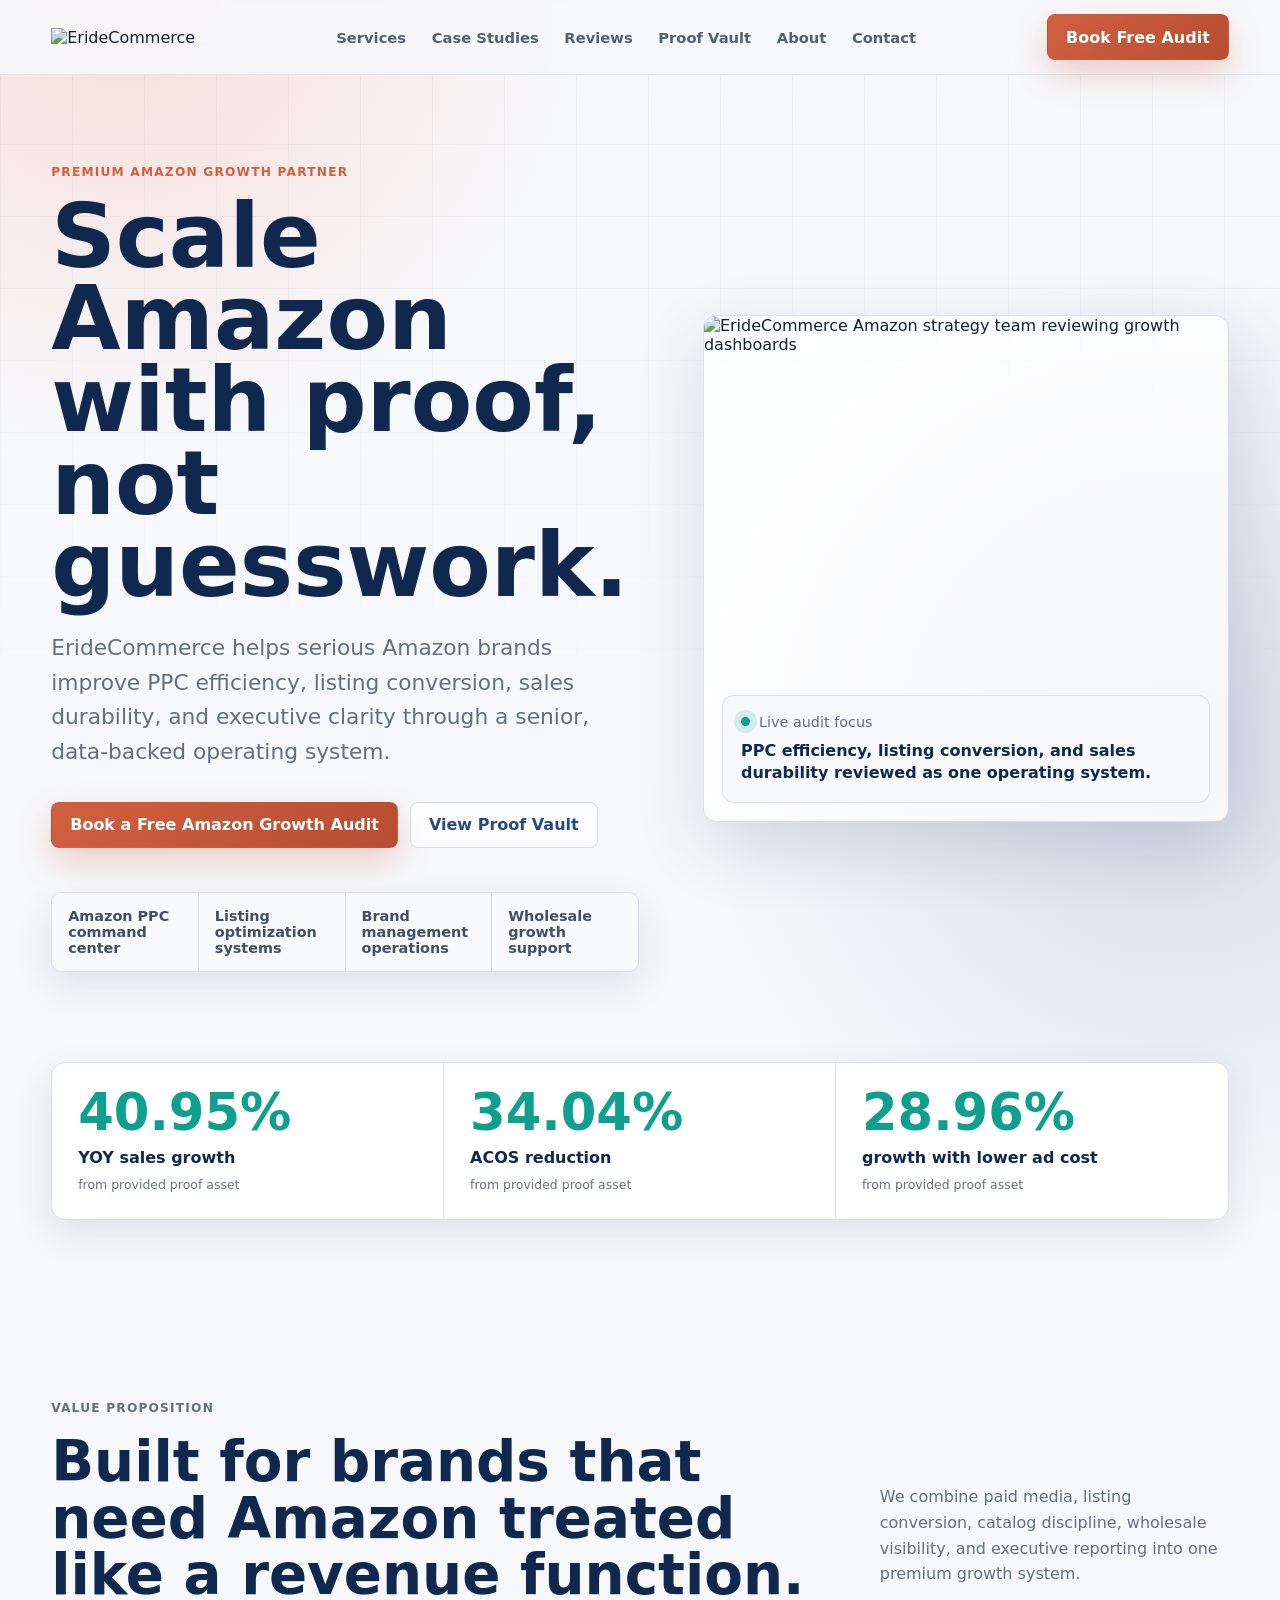
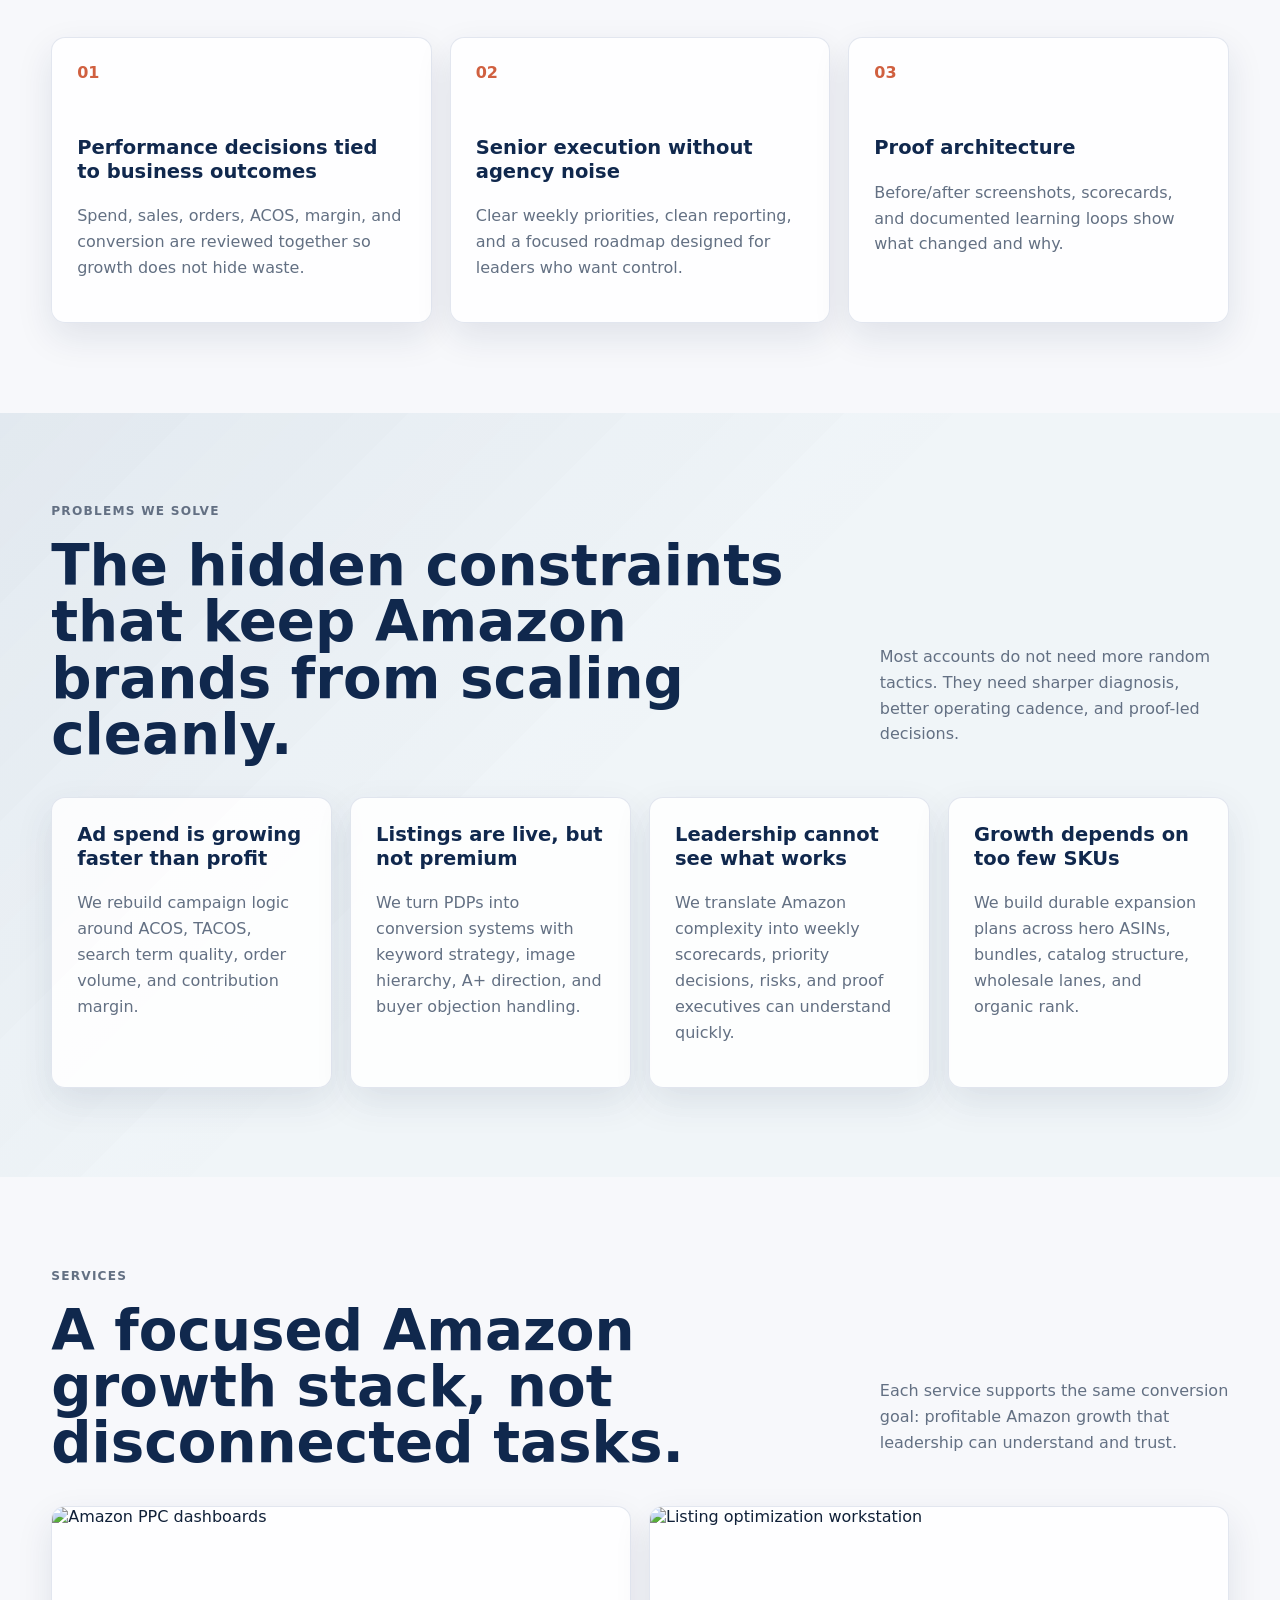
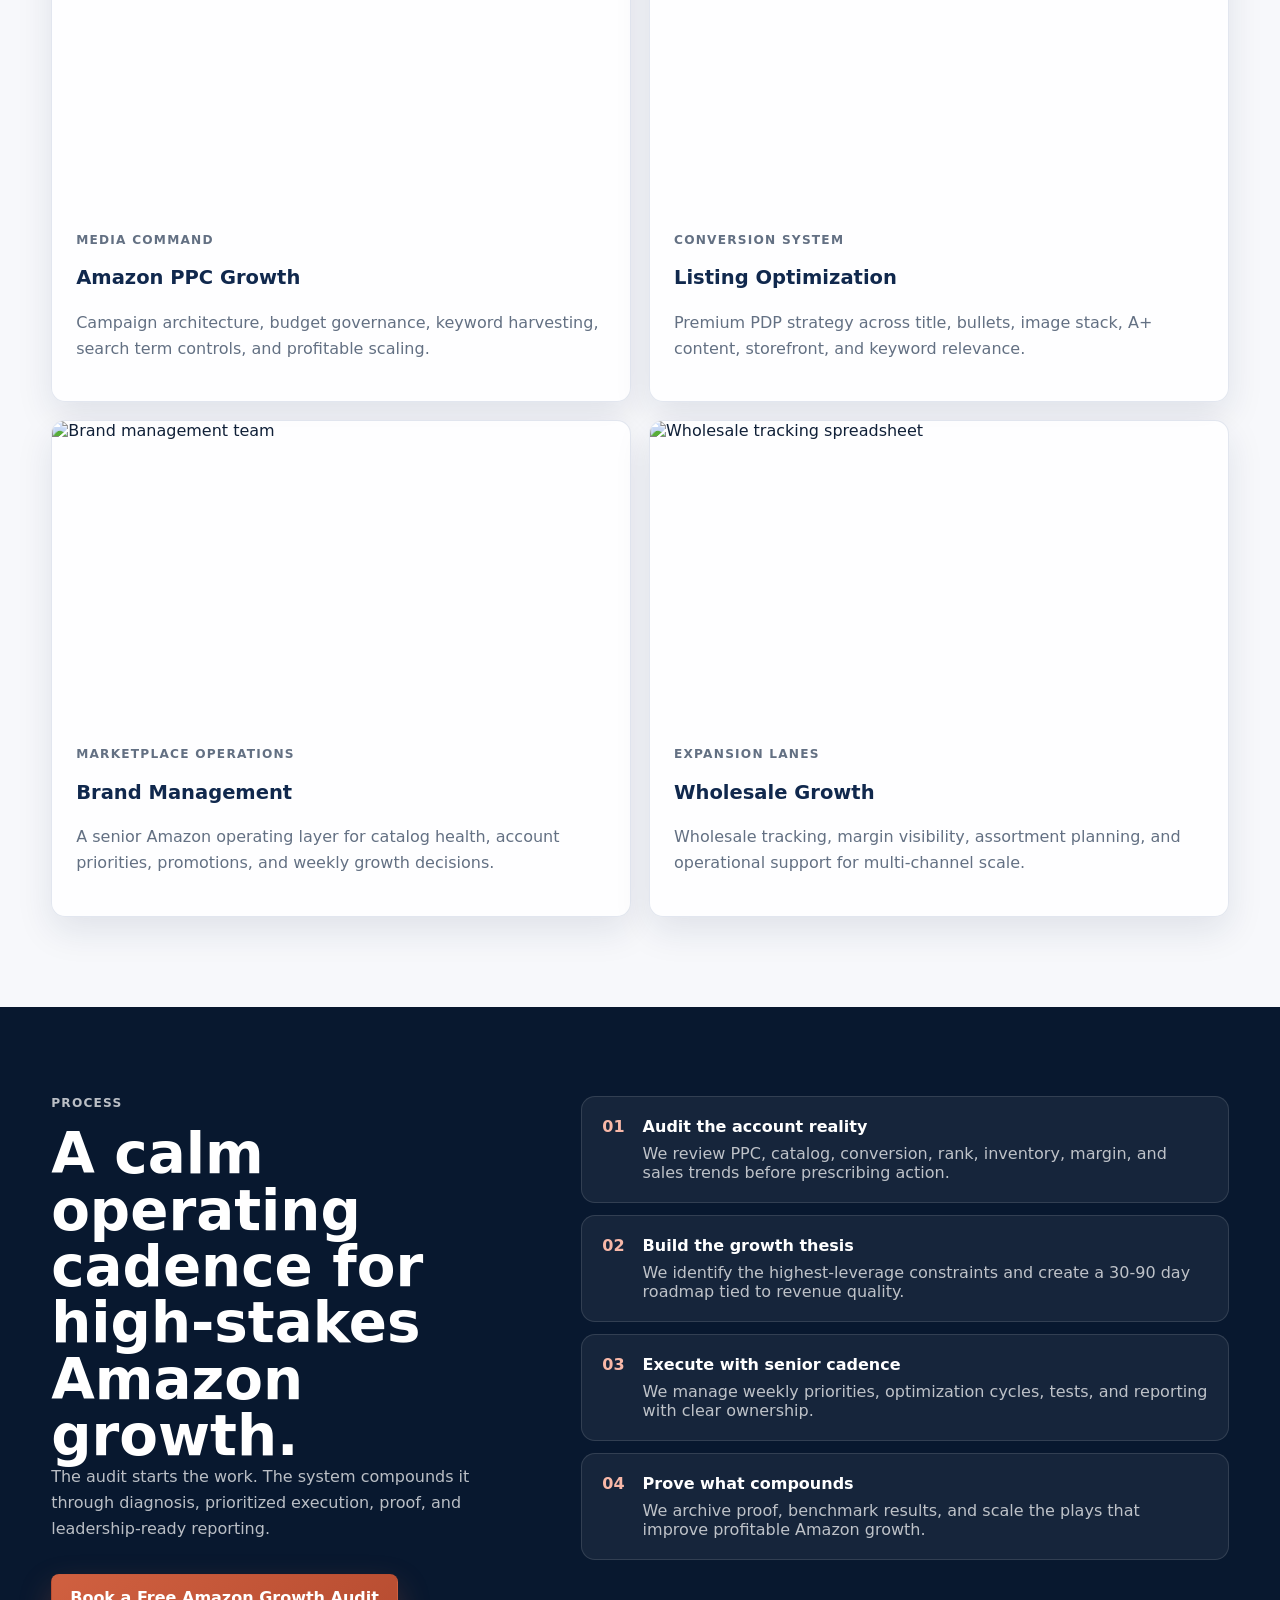
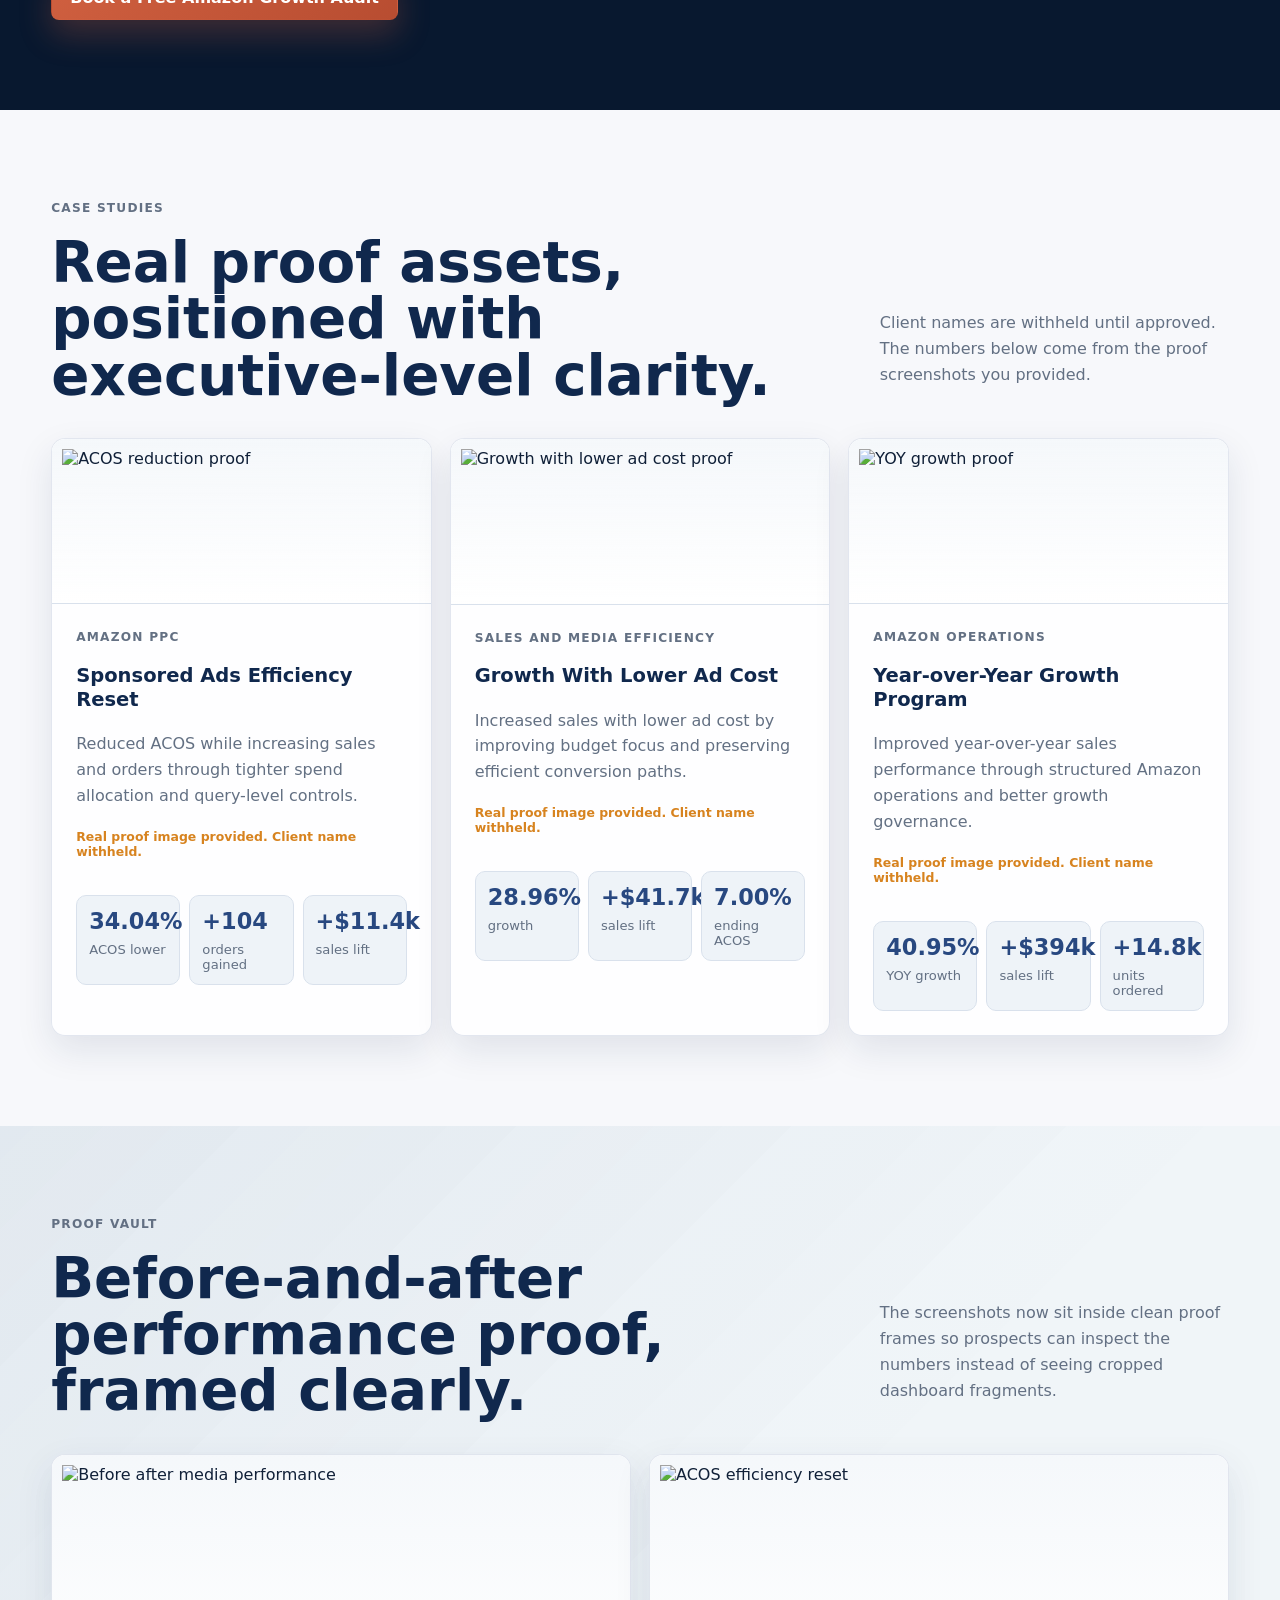
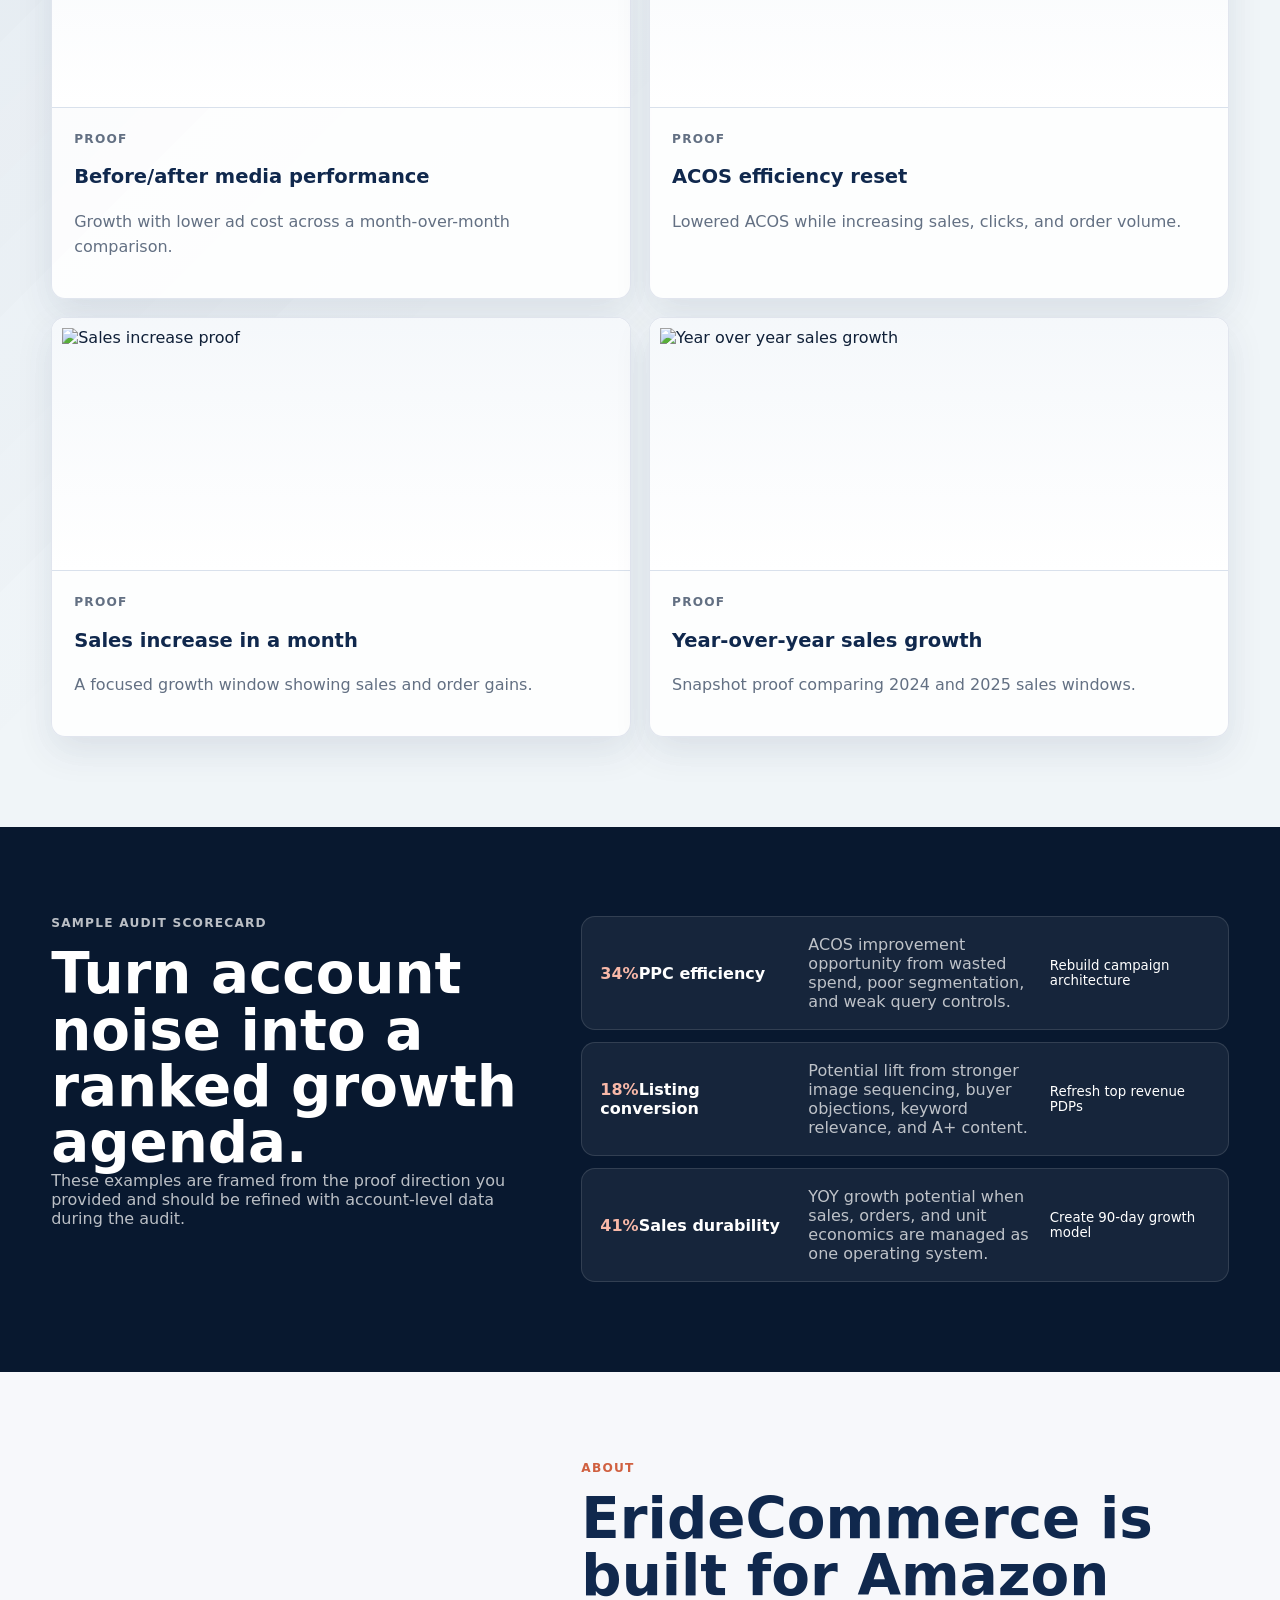
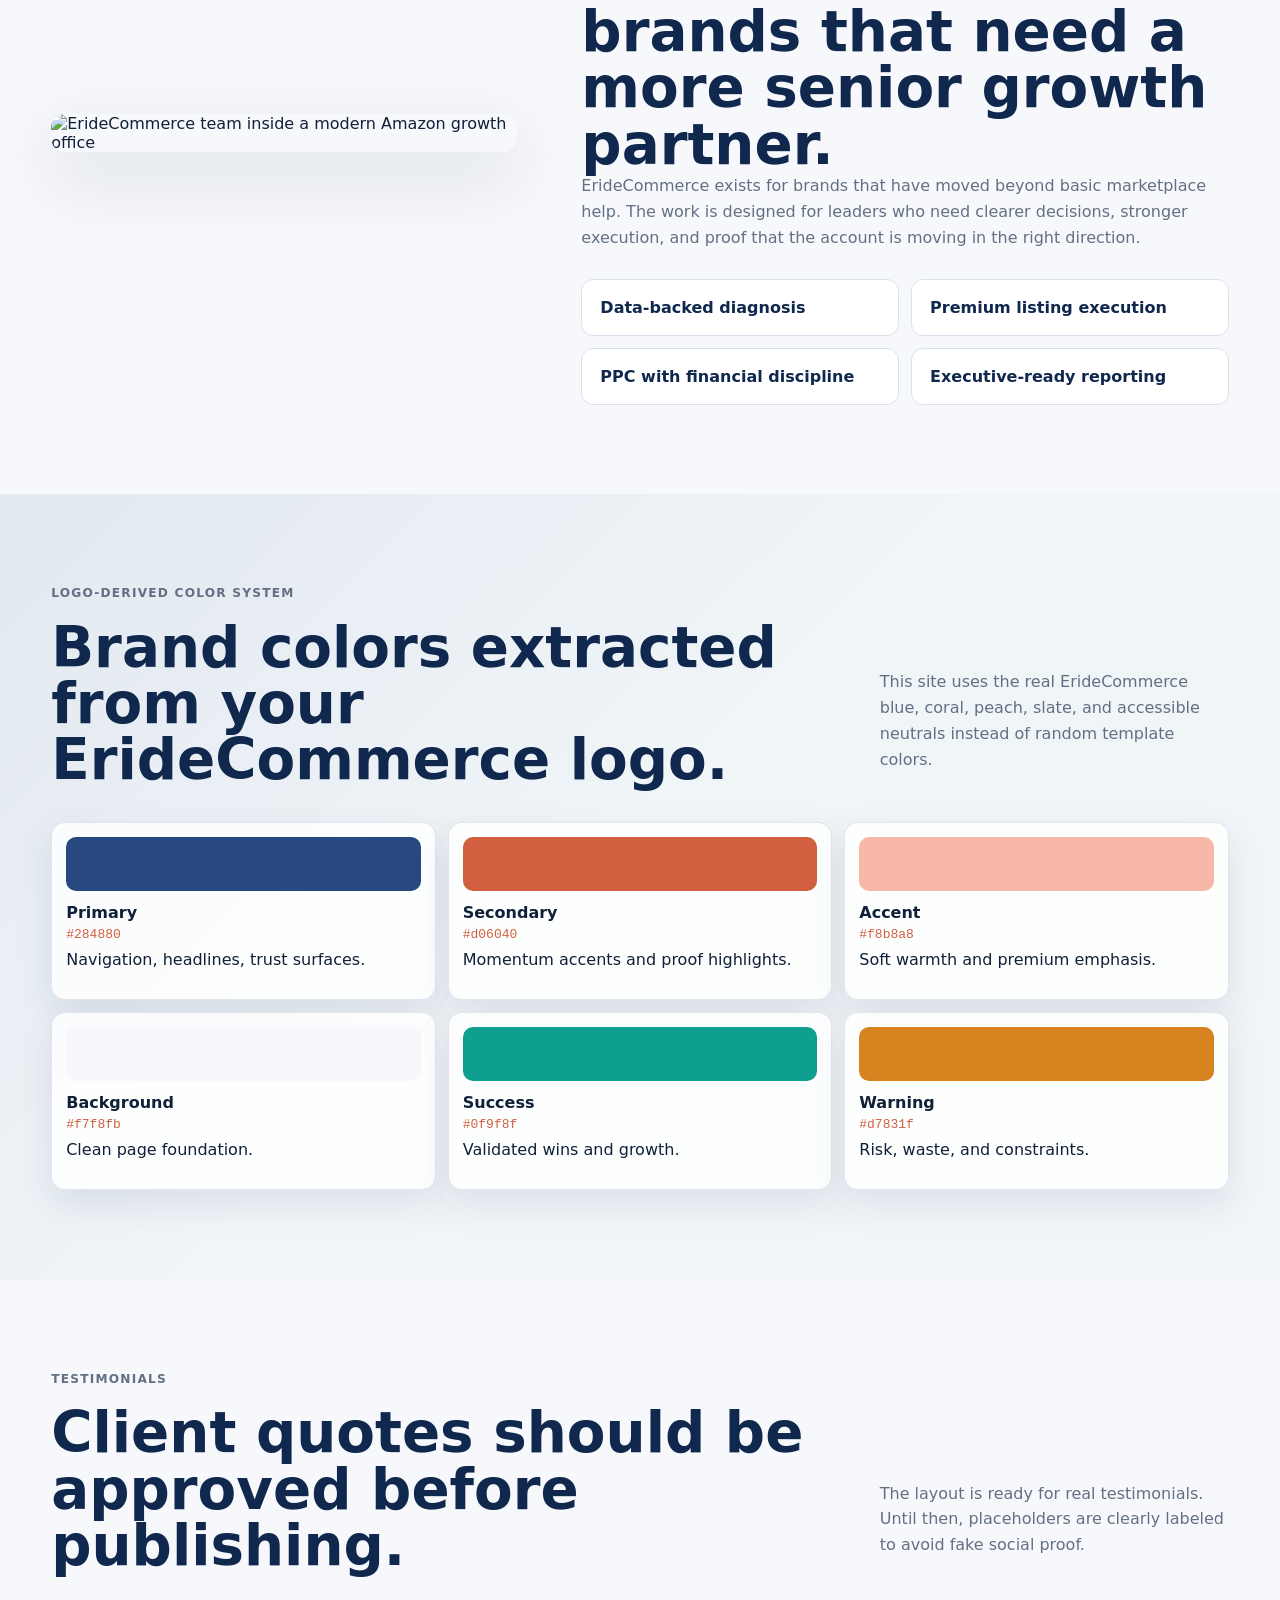
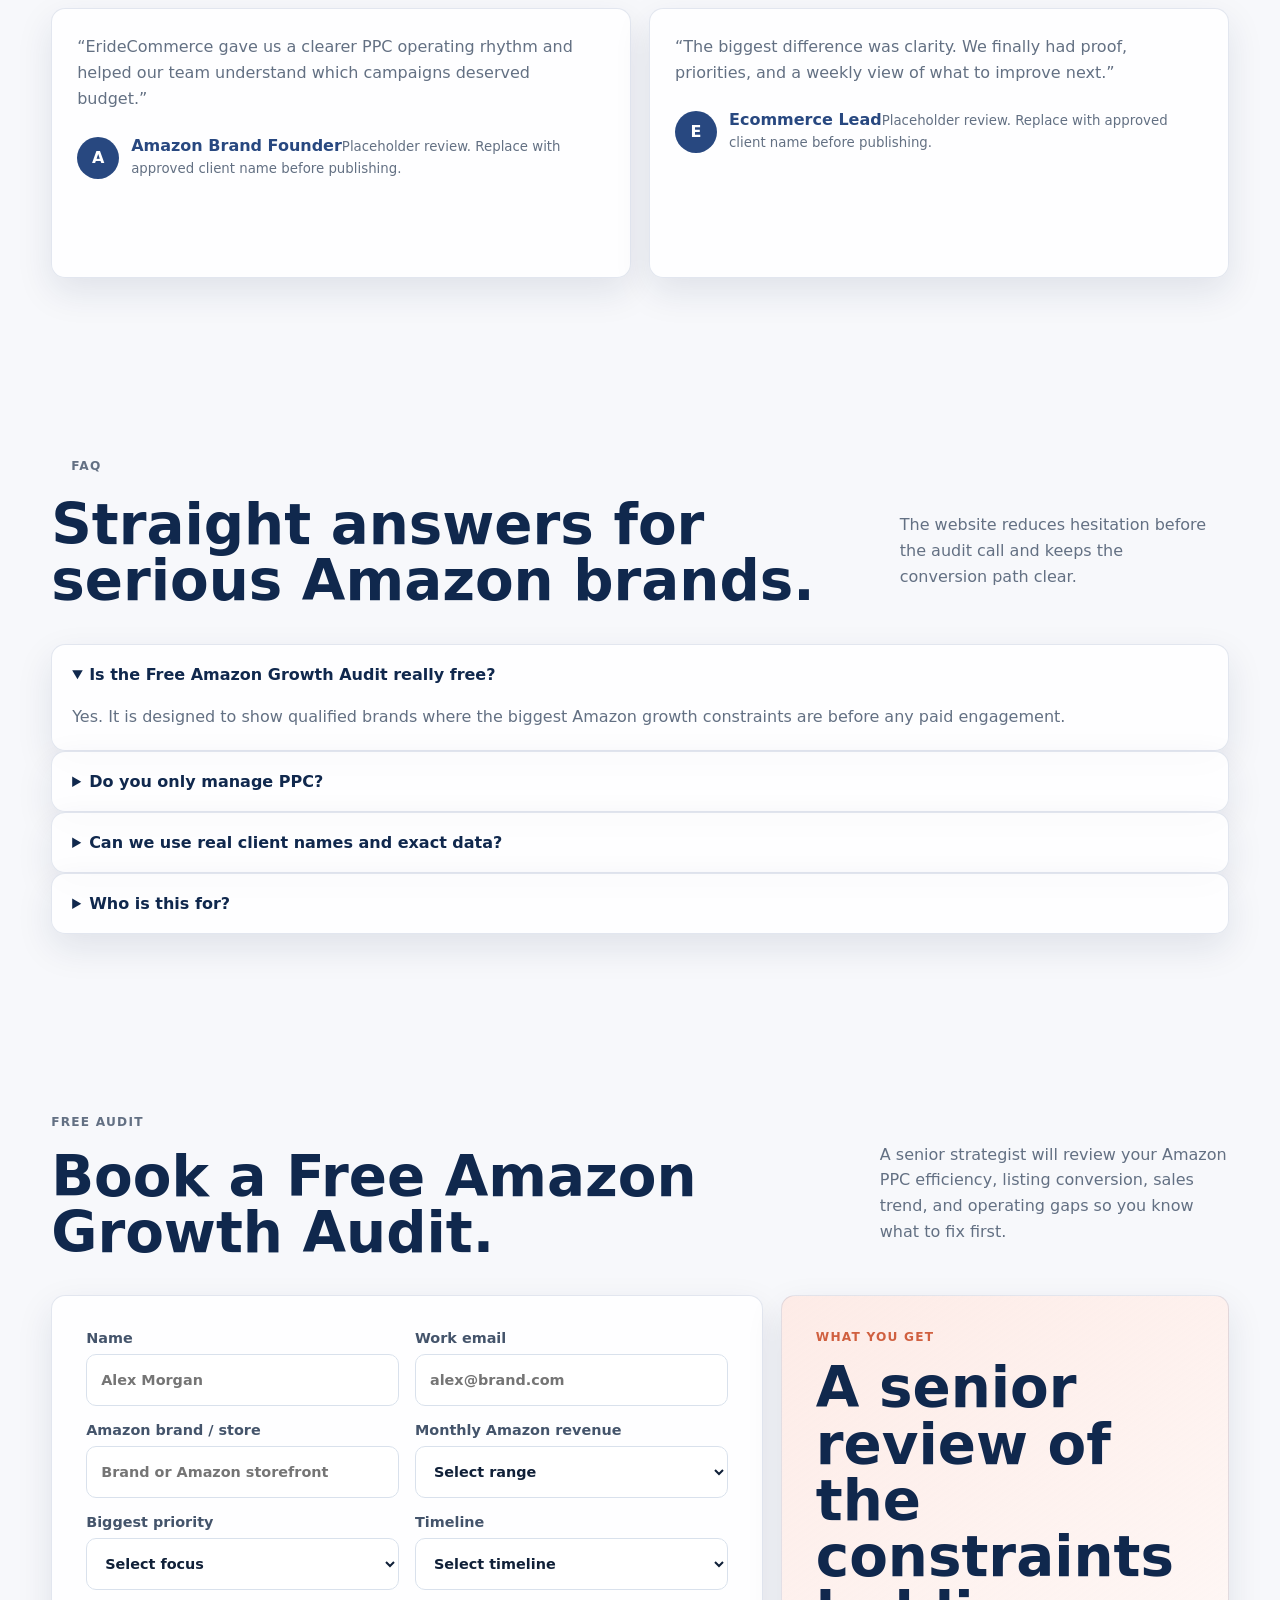
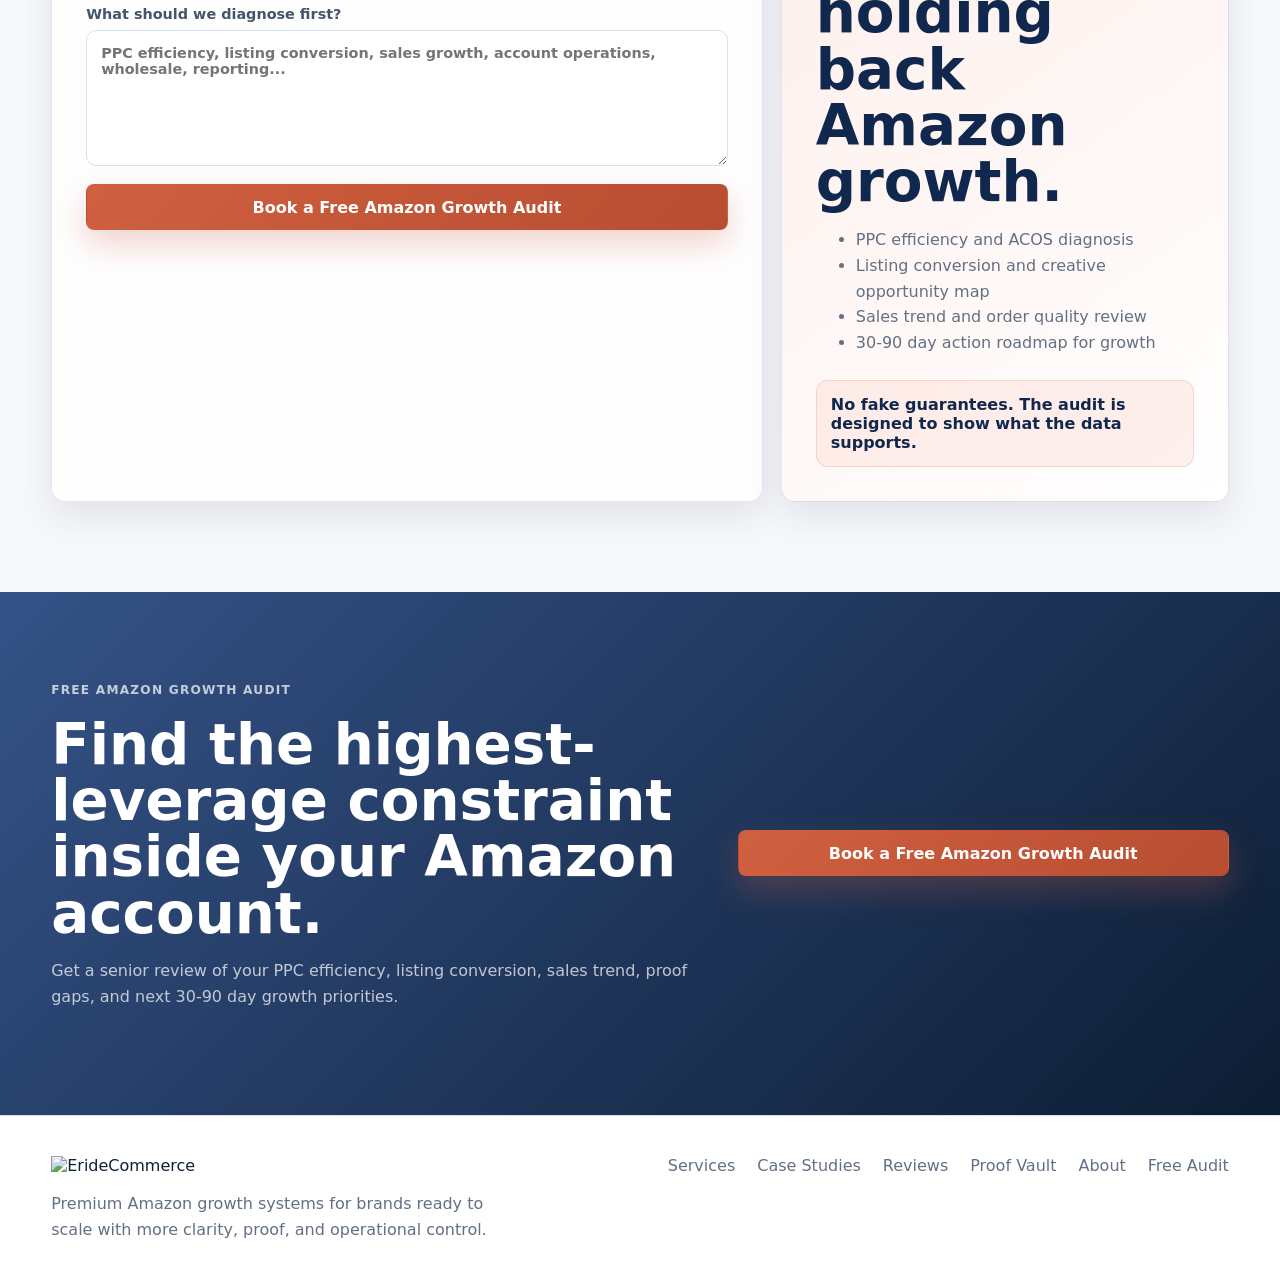
==== index.html @ 405a4938 "Add files via upload" ====
<!doctype html>
<html lang="en">
  <head>
    <meta charset="utf-8">
    <meta name="viewport" content="width=device-width, initial-scale=1">
    <title>ErideCommerce | Premium Amazon Growth Agency</title>
    <meta name="description" content="Premium Amazon growth agency helping serious brands improve PPC efficiency, listing conversion, sales durability, and proof-backed marketplace growth.">
    <style>
      :root {
        --blue: #284880;
        --blue-dark: #10284d;
        --blue-deep: #08182f;
        --coral: #d06040;
        --peach: #f8b8a8;
        --slate: #6078a0;
        --bg: #f7f8fb;
        --surface: #ffffff;
        --soft: #eef3f8;
        --border: #d9e1ec;
        --text: #102038;
        --muted: #637083;
        --success: #0f9f8f;
        --warning: #d7831f;
        --shadow: 0 24px 70px rgba(16, 40, 77, .14);
        --shadow-soft: 0 14px 36px rgba(16, 40, 77, .1);
      }

      * { box-sizing: border-box; }
      html { scroll-behavior: smooth; }
      body {
        margin: 0;
        color: var(--text);
        background:
          radial-gradient(circle at 10% 0%, rgba(248, 184, 168, .42), transparent 28rem),
          radial-gradient(circle at 92% 6%, rgba(40, 72, 128, .17), transparent 30rem),
          var(--bg);
        font-family: Inter, ui-sans-serif, system-ui, -apple-system, BlinkMacSystemFont, "Segoe UI", sans-serif;
        letter-spacing: 0;
      }
      a { color: inherit; text-decoration: none; }
      button, input, select, textarea { font: inherit; }
      img { max-width: 100%; display: block; }
      ::selection { color: #fff; background: var(--coral); }

      .site {
        position: relative;
        overflow: hidden;
      }
      .site::before {
        content: "";
        position: fixed;
        inset: 0;
        z-index: -1;
        pointer-events: none;
        background-image:
          linear-gradient(rgba(40, 72, 128, .055) 1px, transparent 1px),
          linear-gradient(90deg, rgba(40, 72, 128, .055) 1px, transparent 1px);
        background-size: 72px 72px;
        mask-image: linear-gradient(to bottom, black, transparent 82%);
      }
      .nav {
        position: sticky;
        top: 0;
        z-index: 50;
        display: grid;
        grid-template-columns: auto 1fr auto;
        gap: 24px;
        align-items: center;
        padding: 14px clamp(18px, 4vw, 58px);
        border-bottom: 1px solid rgba(217, 225, 236, .75);
        background: rgba(247, 248, 251, .9);
        backdrop-filter: blur(18px);
      }
      .brand img {
        width: 154px;
        height: auto;
        mix-blend-mode: multiply;
      }
      .navlinks {
        display: flex;
        justify-content: center;
        gap: clamp(16px, 2vw, 28px);
        color: #526176;
        font-size: .92rem;
        font-weight: 700;
      }
      .navlinks a:hover { color: var(--blue); }
      .button {
        min-height: 46px;
        display: inline-flex;
        align-items: center;
        justify-content: center;
        border: 1px solid transparent;
        border-radius: 8px;
        padding: 0 18px;
        font-weight: 850;
        white-space: nowrap;
        transition: transform .18s ease, box-shadow .18s ease, background .18s ease;
      }
      .button:hover { transform: translateY(-1px); }
      .primary {
        color: #fff;
        background: linear-gradient(135deg, var(--coral), #b84d31);
        box-shadow: 0 14px 32px rgba(208, 96, 64, .28);
      }
      .secondary {
        color: var(--blue);
        border-color: rgba(40, 72, 128, .18);
        background: rgba(255, 255, 255, .72);
      }
      .section {
        padding: clamp(56px, 7vw, 98px) clamp(18px, 4vw, 58px);
      }
      .compact { padding-top: 0; }
      .hero {
        min-height: min(820px, calc(100vh - 70px));
        display: grid;
        grid-template-columns: minmax(0, .95fr) minmax(380px, .85fr);
        gap: clamp(34px, 5vw, 76px);
        align-items: center;
      }
      .eyebrow {
        margin: 0 0 16px;
        color: var(--coral);
        font-size: .76rem;
        font-weight: 900;
        letter-spacing: .1em;
        text-transform: uppercase;
      }
      h1, h2, h3, p { margin-top: 0; }
      h1 {
        margin-bottom: 24px;
        max-width: 1040px;
        color: var(--blue-dark);
        font-size: clamp(3.25rem, 7vw, 7rem);
        line-height: .92;
        letter-spacing: 0;
      }
      h2 {
        margin-bottom: 0;
        color: var(--blue-dark);
        font-size: clamp(2.05rem, 4.4vw, 4.5rem);
        line-height: 1;
        letter-spacing: 0;
      }
      h3 {
        color: var(--blue-dark);
        font-size: 1.22rem;
        line-height: 1.22;
      }
      .lead {
        max-width: 710px;
        color: var(--muted);
        font-size: clamp(1.08rem, 1.7vw, 1.36rem);
        line-height: 1.6;
      }
      .actions {
        display: flex;
        flex-wrap: wrap;
        gap: 12px;
        margin-top: 32px;
      }
      .proof-strip {
        width: min(100%, 820px);
        display: grid;
        grid-template-columns: repeat(4, minmax(0, 1fr));
        gap: 1px;
        margin-top: 44px;
        overflow: hidden;
        border: 1px solid var(--border);
        border-radius: 10px;
        background: var(--border);
        box-shadow: var(--shadow-soft);
      }
      .proof-strip span {
        min-height: 70px;
        display: flex;
        align-items: center;
        padding: 15px 16px;
        color: #40506a;
        background: rgba(255, 255, 255, .84);
        font-size: .9rem;
        font-weight: 760;
      }
      .hero-card {
        overflow: hidden;
        border: 1px solid rgba(40, 72, 128, .16);
        border-radius: 14px;
        background: rgba(255, 255, 255, .76);
        box-shadow: var(--shadow);
        animation: reveal-up .8s ease both;
      }
      .hero-card img { width: 100%; aspect-ratio: 1.45; object-fit: cover; }
      .console-panel {
        display: grid;
        gap: 10px;
        margin: 18px;
        padding: 18px;
        border: 1px solid rgba(40, 72, 128, .13);
        border-radius: 12px;
        background: rgba(247, 248, 251, .92);
      }
      .console-panel div {
        display: flex;
        align-items: center;
        gap: 9px;
      }
      .console-panel p {
        margin: 0;
        color: var(--muted);
        font-size: .9rem;
      }
      .console-panel strong {
        color: var(--blue-dark);
        line-height: 1.38;
      }
      .dot {
        width: 9px;
        height: 9px;
        border-radius: 50%;
        background: var(--success);
        box-shadow: 0 0 0 7px rgba(15, 159, 143, .14);
      }
      .metric-grid {
        display: grid;
        grid-template-columns: repeat(3, minmax(0, 1fr));
        overflow: hidden;
        border: 1px solid var(--border);
        border-radius: 14px;
        background: var(--surface);
        box-shadow: var(--shadow-soft);
      }
      .metric {
        min-height: 156px;
        padding: 26px;
        border-right: 1px solid var(--border);
      }
      .metric:last-child { border-right: 0; }
      .metric strong {
        display: block;
        margin-bottom: 12px;
        color: var(--success);
        font-size: clamp(2rem, 4vw, 4.1rem);
        line-height: .9;
      }
      .metric span {
        display: block;
        color: var(--blue-dark);
        font-weight: 850;
        line-height: 1.4;
      }
      .metric small {
        display: block;
        margin-top: 8px;
        color: var(--muted);
        font-size: .78rem;
      }
      .section-head {
        display: grid;
        grid-template-columns: minmax(0, .98fr) minmax(300px, .44fr);
        gap: clamp(24px, 4vw, 66px);
        align-items: end;
        margin-bottom: 34px;
      }
      .section-head p, .muted, .card p, .problem p, .service p, .case p, .vault p, .testimonial p, .faq p, .audit-side li, .footer p {
        color: var(--muted);
        line-height: 1.62;
      }
      .grid-3, .grid-4, .services, .cases, .vaults, .testimonials {
        display: grid;
        gap: 18px;
      }
      .grid-3, .cases { grid-template-columns: repeat(3, minmax(0, 1fr)); }
      .grid-4 { grid-template-columns: repeat(4, minmax(0, 1fr)); }
      .services, .vaults { grid-template-columns: repeat(2, minmax(0, 1fr)); }
      .testimonials { grid-template-columns: repeat(2, minmax(0, 1fr)); }
      .card, .problem, .service, .case, .vault, .testimonial, .faq details, .audit-form, .audit-side, .swatch {
        border: 1px solid rgba(40, 72, 128, .13);
        border-radius: 14px;
        background: rgba(255, 255, 255, .84);
        box-shadow: var(--shadow-soft);
      }
      .card, .problem, .testimonial { min-height: 270px; padding: 25px; }
      .index {
        display: inline-flex;
        margin-bottom: 54px;
        color: var(--coral);
        font-weight: 900;
      }
      .soft {
        background:
          linear-gradient(135deg, rgba(40, 72, 128, .07), transparent 48%),
          rgba(238, 243, 248, .76);
      }
      .service, .case, .vault { overflow: hidden; }
      .service img { width: 100%; height: 300px; object-fit: cover; }
      .service div, .case-body { padding: 24px; }
      .split {
        display: grid;
        grid-template-columns: minmax(0, .72fr) minmax(0, 1fr);
        gap: clamp(28px, 5vw, 78px);
        align-items: start;
        background: var(--blue-deep);
        color: #fff;
      }
      .split h2, .split h3, .split strong { color: #fff; }
      .split .muted, .split p { color: rgba(255, 255, 255, .72); }
      .timeline { display: grid; gap: 12px; }
      .timeline article {
        display: grid;
        grid-template-columns: auto 1fr;
        gap: 18px;
        padding: 20px;
        border: 1px solid rgba(255, 255, 255, .12);
        border-radius: 14px;
        background: rgba(255, 255, 255, .06);
      }
      .timeline span { color: var(--peach); font-weight: 900; }
      .timeline p { margin: 8px 0 0; }
      .case img, .vault img {
        width: 100%;
        height: auto;
        aspect-ratio: 16 / 7;
        object-fit: contain;
        padding: 10px;
        background:
          linear-gradient(180deg, rgba(238, 243, 248, .6), rgba(255, 255, 255, .96)),
          #fff;
        border-bottom: 1px solid var(--border);
      }
      .case small {
        display: inline-flex;
        margin: 4px 0 18px;
        color: var(--warning);
        font-size: .78rem;
        font-weight: 760;
      }
      .case-stats {
        display: grid;
        grid-template-columns: repeat(3, minmax(0, 1fr));
        gap: 9px;
        margin-top: 18px;
      }
      .case-stats span {
        min-height: 86px;
        padding: 12px;
        border: 1px solid var(--border);
        border-radius: 10px;
        color: var(--muted);
        background: var(--soft);
        font-size: .82rem;
      }
      .case-stats strong {
        display: block;
        margin-bottom: 8px;
        color: var(--blue);
        font-size: 1.4rem;
      }
      .vault div { padding: 22px; }
      .score-list { display: grid; gap: 12px; }
      .score {
        display: grid;
        grid-template-columns: minmax(190px, .42fr) 1fr minmax(160px, .38fr);
        gap: 18px;
        align-items: center;
        padding: 18px;
        border: 1px solid rgba(255, 255, 255, .12);
        border-radius: 14px;
        background: rgba(255, 255, 255, .06);
      }
      .score span { color: var(--peach); font-weight: 900; }
      .score p { margin: 0; }
      .swatches {
        display: grid;
        grid-template-columns: repeat(3, minmax(0, 1fr));
        gap: 12px;
      }
      .swatch { padding: 14px; }
      .swatch i {
        display: block;
        height: 54px;
        border-radius: 10px;
        margin-bottom: 12px;
      }
      .swatch strong, .swatch code, .swatch p { display: block; }
      .swatch code { margin: 5px 0 8px; color: var(--coral); }
      .about {
        display: grid;
        grid-template-columns: minmax(320px, .72fr) minmax(0, 1fr);
        gap: clamp(28px, 5vw, 70px);
        align-items: center;
      }
      .about img {
        border-radius: 14px;
        box-shadow: var(--shadow);
      }
      .principles {
        display: grid;
        grid-template-columns: repeat(2, minmax(0, 1fr));
        gap: 12px;
        margin-top: 28px;
      }
      .principles div {
        padding: 18px;
        border: 1px solid var(--border);
        border-radius: 12px;
        color: var(--blue-dark);
        background: var(--surface);
        font-weight: 780;
      }
      .review-meta {
        display: grid;
        grid-template-columns: auto 1fr;
        gap: 12px;
        align-items: center;
        margin-top: 24px;
      }
      .avatar {
        width: 42px;
        height: 42px;
        display: grid;
        place-items: center;
        border-radius: 50%;
        color: #fff;
        background: var(--blue);
        font-weight: 900;
      }
      .testimonial span {
        color: var(--blue);
        font-weight: 850;
      }
      .faq details { overflow: hidden; }
      .faq summary {
        cursor: pointer;
        padding: 20px;
        color: var(--blue-dark);
        font-weight: 850;
      }
      .faq p { margin: 0; padding: 0 20px 20px; }
      .audit {
        display: grid;
        grid-template-columns: minmax(0, 1.08fr) minmax(320px, .68fr);
        gap: 18px;
      }
      .audit-form, .audit-side { padding: clamp(20px, 3vw, 34px); }
      .audit-side {
        background:
          linear-gradient(145deg, rgba(248, 184, 168, .28), rgba(255, 255, 255, .92)),
          var(--surface);
      }
      .form-grid {
        display: grid;
        grid-template-columns: repeat(2, minmax(0, 1fr));
        gap: 16px;
      }
      label {
        display: grid;
        gap: 8px;
        color: #44546b;
        font-size: .9rem;
        font-weight: 760;
      }
      .full { grid-column: 1 / -1; }
      input, select, textarea {
        width: 100%;
        min-height: 52px;
        border: 1px solid var(--border);
        border-radius: 10px;
        padding: 0 14px;
        color: var(--text);
        background: #fff;
        outline: none;
      }
      textarea { min-height: 136px; padding-top: 14px; resize: vertical; }
      input:focus, select:focus, textarea:focus {
        border-color: rgba(208, 96, 64, .7);
        box-shadow: 0 0 0 4px rgba(208, 96, 64, .13);
      }
      .form-button { width: 100%; margin-top: 18px; }
      .audit-note {
        margin-top: 24px;
        padding: 14px;
        border: 1px solid rgba(208, 96, 64, .18);
        border-radius: 12px;
        color: var(--blue-dark);
        background: rgba(248, 184, 168, .2);
        font-weight: 760;
      }
      .final {
        display: grid;
        grid-template-columns: minmax(0, .82fr) auto;
        gap: 28px;
        align-items: center;
        background: linear-gradient(135deg, rgba(40, 72, 128, .94), rgba(8, 24, 47, .98));
        color: #fff;
      }
      .final h2 { color: #fff; margin-bottom: 16px; }
      .final p { color: rgba(255, 255, 255, .72); line-height: 1.6; }
      .footer {
        display: grid;
        grid-template-columns: 1fr auto;
        gap: 28px;
        align-items: start;
        padding: 40px clamp(18px, 4vw, 58px);
        border-top: 1px solid var(--border);
        background: #fff;
      }
      .footer img { width: 190px; height: auto; mix-blend-mode: multiply; }
      .footer p { max-width: 460px; margin: 16px 0 0; }
      .footer nav {
        display: flex;
        flex-wrap: wrap;
        justify-content: flex-end;
        gap: 16px 22px;
        color: var(--muted);
      }
      .reveal { animation: reveal-up .7s ease both; }
      @keyframes reveal-up {
        from { opacity: 0; transform: translateY(16px); }
        to { opacity: 1; transform: translateY(0); }
      }
      @media (max-width: 1120px) {
        .hero, .split, .section-head, .about, .audit, .final { grid-template-columns: 1fr; }
        .grid-4, .cases { grid-template-columns: repeat(2, minmax(0, 1fr)); }
      }
      @media (max-width: 880px) {
        .nav { grid-template-columns: 1fr auto; }
        .navlinks { display: none; }
        .proof-strip, .metric-grid, .grid-3, .services, .vaults, .testimonials, .swatches { grid-template-columns: repeat(2, minmax(0, 1fr)); }
        .hero { min-height: auto; }
      }
      @media (max-width: 640px) {
        .brand img { width: 130px; }
        .nav .button { min-height: 38px; padding-inline: 11px; font-size: .84rem; }
        h1 { font-size: clamp(3rem, 15vw, 4.2rem); }
        .proof-strip, .metric-grid, .grid-3, .grid-4, .services, .cases, .vaults, .testimonials, .swatches, .case-stats, .form-grid, .principles { grid-template-columns: 1fr; }
        .metric { border-right: 0; border-bottom: 1px solid var(--border); }
        .metric:last-child { border-bottom: 0; }
        .score { grid-template-columns: 1fr; }
        .service img, .case img, .vault img { height: 210px; }
        .footer { grid-template-columns: 1fr; }
        .footer nav { justify-content: flex-start; }
      }
      @media (prefers-reduced-motion: reduce) {
        *, *::before, *::after {
          animation-duration: .01ms !important;
          animation-iteration-count: 1 !important;
          scroll-behavior: auto !important;
          transition-duration: .01ms !important;
        }
      }
    </style>
  </head>
  <body>
    <div class="site">
      <header class="nav">
        <a class="brand" href="#home" aria-label="ErideCommerce home"><img src="assets/brand/logo-cropped.png" alt="ErideCommerce"></a>
        <nav class="navlinks" aria-label="Primary navigation">
          <a href="services.html">Services</a>
          <a href="case-studies.html">Case Studies</a>
          <a href="reviews.html">Reviews</a><a href="proof-vault.html">Proof Vault</a>
          <a href="about.html">About</a>
          <a href="contact.html">Contact</a>
        </nav>
        <a class="button primary" href="free-audit.html">Book Free Audit</a>
      </header>

      <main id="home">
        <section class="hero section">
          <div class="reveal">
            <p class="eyebrow">Premium Amazon growth partner</p>
            <h1>Scale Amazon with proof, not guesswork.</h1>
            <p class="lead">ErideCommerce helps serious Amazon brands improve PPC efficiency, listing conversion, sales durability, and executive clarity through a senior, data-backed operating system.</p>
            <div class="actions">
              <a class="button primary" href="free-audit.html">Book a Free Amazon Growth Audit</a>
              <a class="button secondary" href="proof-vault.html">View Proof Vault</a>
            </div>
            <div class="proof-strip" aria-label="Trust signals">
              <span>Amazon PPC command center</span>
              <span>Listing optimization systems</span>
              <span>Brand management operations</span>
              <span>Wholesale growth support</span>
            </div>
          </div>
          <aside class="hero-card" aria-label="ErideCommerce proof preview">
            <img src="assets/brand/main-page.png" alt="ErideCommerce Amazon strategy team reviewing growth dashboards">
            <div class="console-panel">
              <div><span class="dot"></span><p>Live audit focus</p></div>
              <strong>PPC efficiency, listing conversion, and sales durability reviewed as one operating system.</strong>
            </div>
          </aside>
        </section>

        <section class="section compact">
          <div class="metric-grid">
            <div class="metric"><strong>40.95%</strong><span>YOY sales growth</span><small>from provided proof asset</small></div>
            <div class="metric"><strong>34.04%</strong><span>ACOS reduction</span><small>from provided proof asset</small></div>
            <div class="metric"><strong>28.96%</strong><span>growth with lower ad cost</span><small>from provided proof asset</small></div>
          </div>
        </section>

        <section class="section">
          <div class="section-head">
            <div><p class="eyebrow">Value proposition</p><h2>Built for brands that need Amazon treated like a revenue function.</h2></div>
            <p>We combine paid media, listing conversion, catalog discipline, wholesale visibility, and executive reporting into one premium growth system.</p>
          </div>
          <div class="grid-3">
            <article class="card"><span class="index">01</span><h3>Performance decisions tied to business outcomes</h3><p>Spend, sales, orders, ACOS, margin, and conversion are reviewed together so growth does not hide waste.</p></article>
            <article class="card"><span class="index">02</span><h3>Senior execution without agency noise</h3><p>Clear weekly priorities, clean reporting, and a focused roadmap designed for leaders who want control.</p></article>
            <article class="card"><span class="index">03</span><h3>Proof architecture</h3><p>Before/after screenshots, scorecards, and documented learning loops show what changed and why.</p></article>
          </div>
        </section>

        <section class="section soft">
          <div class="section-head">
            <div><p class="eyebrow">Problems we solve</p><h2>The hidden constraints that keep Amazon brands from scaling cleanly.</h2></div>
            <p>Most accounts do not need more random tactics. They need sharper diagnosis, better operating cadence, and proof-led decisions.</p>
          </div>
          <div class="grid-4">
            <article class="problem"><h3>Ad spend is growing faster than profit</h3><p>We rebuild campaign logic around ACOS, TACOS, search term quality, order volume, and contribution margin.</p></article>
            <article class="problem"><h3>Listings are live, but not premium</h3><p>We turn PDPs into conversion systems with keyword strategy, image hierarchy, A+ direction, and buyer objection handling.</p></article>
            <article class="problem"><h3>Leadership cannot see what works</h3><p>We translate Amazon complexity into weekly scorecards, priority decisions, risks, and proof executives can understand quickly.</p></article>
            <article class="problem"><h3>Growth depends on too few SKUs</h3><p>We build durable expansion plans across hero ASINs, bundles, catalog structure, wholesale lanes, and organic rank.</p></article>
          </div>
        </section>

        <section id="services" class="section">
          <div class="section-head">
            <div><p class="eyebrow">Services</p><h2>A focused Amazon growth stack, not disconnected tasks.</h2></div>
            <p>Each service supports the same conversion goal: profitable Amazon growth that leadership can understand and trust.</p>
          </div>
          <div class="services">
            <article class="service"><img src="assets/brand/ppc.png" alt="Amazon PPC dashboards"><div><p class="eyebrow">Media command</p><h3>Amazon PPC Growth</h3><p>Campaign architecture, budget governance, keyword harvesting, search term controls, and profitable scaling.</p></div></article>
            <article class="service"><img src="assets/brand/listing-optimise.png" alt="Listing optimization workstation"><div><p class="eyebrow">Conversion system</p><h3>Listing Optimization</h3><p>Premium PDP strategy across title, bullets, image stack, A+ content, storefront, and keyword relevance.</p></div></article>
            <article class="service"><img src="assets/brand/brand-management.png" alt="Brand management team"><div><p class="eyebrow">Marketplace operations</p><h3>Brand Management</h3><p>A senior Amazon operating layer for catalog health, account priorities, promotions, and weekly growth decisions.</p></div></article>
            <article class="service"><img src="assets/brand/wholesale.png" alt="Wholesale tracking spreadsheet"><div><p class="eyebrow">Expansion lanes</p><h3>Wholesale Growth</h3><p>Wholesale tracking, margin visibility, assortment planning, and operational support for multi-channel scale.</p></div></article>
          </div>
        </section>

        <section class="section split">
          <div>
            <p class="eyebrow">Process</p>
            <h2>A calm operating cadence for high-stakes Amazon growth.</h2>
            <p class="muted">The audit starts the work. The system compounds it through diagnosis, prioritized execution, proof, and leadership-ready reporting.</p>
            <div class="actions"><a class="button primary" href="free-audit.html">Book a Free Amazon Growth Audit</a></div>
          </div>
          <div class="timeline">
            <article><span>01</span><div><strong>Audit the account reality</strong><p>We review PPC, catalog, conversion, rank, inventory, margin, and sales trends before prescribing action.</p></div></article>
            <article><span>02</span><div><strong>Build the growth thesis</strong><p>We identify the highest-leverage constraints and create a 30-90 day roadmap tied to revenue quality.</p></div></article>
            <article><span>03</span><div><strong>Execute with senior cadence</strong><p>We manage weekly priorities, optimization cycles, tests, and reporting with clear ownership.</p></div></article>
            <article><span>04</span><div><strong>Prove what compounds</strong><p>We archive proof, benchmark results, and scale the plays that improve profitable Amazon growth.</p></div></article>
          </div>
        </section>

        <section id="case-studies" class="section">
          <div class="section-head">
            <div><p class="eyebrow">Case studies</p><h2>Real proof assets, positioned with executive-level clarity.</h2></div>
            <p>Client names are withheld until approved. The numbers below come from the proof screenshots you provided.</p>
          </div>
          <div class="cases">
            <article class="case"><img src="assets/proof/2.png" alt="ACOS reduction proof"><div class="case-body"><p class="eyebrow">Amazon PPC</p><h3>Sponsored Ads Efficiency Reset</h3><p>Reduced ACOS while increasing sales and orders through tighter spend allocation and query-level controls.</p><small>Real proof image provided. Client name withheld.</small><div class="case-stats"><span><strong>34.04%</strong>ACOS lower</span><span><strong>+104</strong>orders gained</span><span><strong>+$11.4k</strong>sales lift</span></div></div></article>
            <article class="case"><img src="assets/proof/4.png" alt="Growth with lower ad cost proof"><div class="case-body"><p class="eyebrow">Sales and media efficiency</p><h3>Growth With Lower Ad Cost</h3><p>Increased sales with lower ad cost by improving budget focus and preserving efficient conversion paths.</p><small>Real proof image provided. Client name withheld.</small><div class="case-stats"><span><strong>28.96%</strong>growth</span><span><strong>+$41.7k</strong>sales lift</span><span><strong>7.00%</strong>ending ACOS</span></div></div></article>
            <article class="case"><img src="assets/proof/5.png" alt="YOY growth proof"><div class="case-body"><p class="eyebrow">Amazon operations</p><h3>Year-over-Year Growth Program</h3><p>Improved year-over-year sales performance through structured Amazon operations and better growth governance.</p><small>Real proof image provided. Client name withheld.</small><div class="case-stats"><span><strong>40.95%</strong>YOY growth</span><span><strong>+$394k</strong>sales lift</span><span><strong>+14.8k</strong>units ordered</span></div></div></article>
          </div>
        </section>

        <section id="proof-vault" class="section soft">
          <div class="section-head">
            <div><p class="eyebrow">Proof vault</p><h2>Before-and-after performance proof, framed clearly.</h2></div>
            <p>The screenshots now sit inside clean proof frames so prospects can inspect the numbers instead of seeing cropped dashboard fragments.</p>
          </div>
          <div class="vaults">
            <article class="vault"><img src="assets/proof/1.png" alt="Before after media performance"><div><p class="eyebrow">Proof</p><h3>Before/after media performance</h3><p>Growth with lower ad cost across a month-over-month comparison.</p></div></article>
            <article class="vault"><img src="assets/proof/2.png" alt="ACOS efficiency reset"><div><p class="eyebrow">Proof</p><h3>ACOS efficiency reset</h3><p>Lowered ACOS while increasing sales, clicks, and order volume.</p></div></article>
            <article class="vault"><img src="assets/proof/3.png" alt="Sales increase proof"><div><p class="eyebrow">Proof</p><h3>Sales increase in a month</h3><p>A focused growth window showing sales and order gains.</p></div></article>
            <article class="vault"><img src="assets/proof/5.png" alt="Year over year sales growth"><div><p class="eyebrow">Proof</p><h3>Year-over-year sales growth</h3><p>Snapshot proof comparing 2024 and 2025 sales windows.</p></div></article>
          </div>
        </section>

        <section class="section split">
          <div>
            <p class="eyebrow">Sample audit scorecard</p>
            <h2>Turn account noise into a ranked growth agenda.</h2>
            <p>These examples are framed from the proof direction you provided and should be refined with account-level data during the audit.</p>
          </div>
          <div class="score-list">
            <article class="score"><div><span>34%</span><strong>PPC efficiency</strong></div><p>ACOS improvement opportunity from wasted spend, poor segmentation, and weak query controls.</p><small>Rebuild campaign architecture</small></article>
            <article class="score"><div><span>18%</span><strong>Listing conversion</strong></div><p>Potential lift from stronger image sequencing, buyer objections, keyword relevance, and A+ content.</p><small>Refresh top revenue PDPs</small></article>
            <article class="score"><div><span>41%</span><strong>Sales durability</strong></div><p>YOY growth potential when sales, orders, and unit economics are managed as one operating system.</p><small>Create 90-day growth model</small></article>
          </div>
        </section>

        <section id="about" class="section">
          <div class="about">
            <img src="assets/brand/our-story.png" alt="ErideCommerce team inside a modern Amazon growth office">
            <div>
              <p class="eyebrow">About</p>
              <h2>ErideCommerce is built for Amazon brands that need a more senior growth partner.</h2>
              <p class="muted">ErideCommerce exists for brands that have moved beyond basic marketplace help. The work is designed for leaders who need clearer decisions, stronger execution, and proof that the account is moving in the right direction.</p>
              <div class="principles">
                <div>Data-backed diagnosis</div>
                <div>Premium listing execution</div>
                <div>PPC with financial discipline</div>
                <div>Executive-ready reporting</div>
              </div>
            </div>
          </div>
        </section>

        <section class="section soft">
          <div class="section-head">
            <div><p class="eyebrow">Logo-derived color system</p><h2>Brand colors extracted from your ErideCommerce logo.</h2></div>
            <p>This site uses the real ErideCommerce blue, coral, peach, slate, and accessible neutrals instead of random template colors.</p>
          </div>
          <div class="swatches">
            <article class="swatch"><i style="background:#284880"></i><strong>Primary</strong><code>#284880</code><p>Navigation, headlines, trust surfaces.</p></article>
            <article class="swatch"><i style="background:#d06040"></i><strong>Secondary</strong><code>#d06040</code><p>Momentum accents and proof highlights.</p></article>
            <article class="swatch"><i style="background:#f8b8a8"></i><strong>Accent</strong><code>#f8b8a8</code><p>Soft warmth and premium emphasis.</p></article>
            <article class="swatch"><i style="background:#f7f8fb"></i><strong>Background</strong><code>#f7f8fb</code><p>Clean page foundation.</p></article>
            <article class="swatch"><i style="background:#0f9f8f"></i><strong>Success</strong><code>#0f9f8f</code><p>Validated wins and growth.</p></article>
            <article class="swatch"><i style="background:#d7831f"></i><strong>Warning</strong><code>#d7831f</code><p>Risk, waste, and constraints.</p></article>
          </div>
        </section>

        <section class="section">
          <div class="section-head">
            <div><p class="eyebrow">Testimonials</p><h2>Client quotes should be approved before publishing.</h2></div>
            <p>The layout is ready for real testimonials. Until then, placeholders are clearly labeled to avoid fake social proof.</p>
          </div>
          <div class="testimonials">
            <article class="testimonial"><p>“ErideCommerce gave us a clearer PPC operating rhythm and helped our team understand which campaigns deserved budget.”</p><div class="review-meta"><div class="avatar">A</div><div><span>Amazon Brand Founder</span><small class="muted">Placeholder review. Replace with approved client name before publishing.</small></div></div></article>
            <article class="testimonial"><p>“The biggest difference was clarity. We finally had proof, priorities, and a weekly view of what to improve next.”</p><div class="review-meta"><div class="avatar">E</div><div><span>Ecommerce Lead</span><small class="muted">Placeholder review. Replace with approved client name before publishing.</small></div></div></article>
          </div>
        </section>

        <section class="section faq">
          <div class="section-head">
            <div><p class="eyebrow">FAQ</p><h2>Straight answers for serious Amazon brands.</h2></div>
            <p>The website reduces hesitation before the audit call and keeps the conversion path clear.</p>
          </div>
          <div class="faq">
            <details open><summary>Is the Free Amazon Growth Audit really free?</summary><p>Yes. It is designed to show qualified brands where the biggest Amazon growth constraints are before any paid engagement.</p></details>
            <details><summary>Do you only manage PPC?</summary><p>No. PPC is one growth lever. ErideCommerce also supports listing optimization, brand management, catalog operations, wholesale growth, and executive reporting.</p></details>
            <details><summary>Can we use real client names and exact data?</summary><p>Yes. The current site uses your provided proof screenshots and withheld names. Approved client names, quotes, and exact claims can be added when ready.</p></details>
            <details><summary>Who is this for?</summary><p>Brands already selling on Amazon that want a more senior, structured, and data-backed growth partner.</p></details>
          </div>
        </section>

        <section id="free-audit" class="section">
          <div class="section-head">
            <div><p class="eyebrow">Free audit</p><h2>Book a Free Amazon Growth Audit.</h2></div>
            <p>A senior strategist will review your Amazon PPC efficiency, listing conversion, sales trend, and operating gaps so you know what to fix first.</p>
          </div>
          <div class="audit">
            <form class="audit-form">
              <div class="form-grid">
                <label>Name<input placeholder="Alex Morgan" autocomplete="name"></label>
                <label>Work email<input type="email" placeholder="alex@brand.com" autocomplete="email"></label>
                <label>Amazon brand / store<input placeholder="Brand or Amazon storefront"></label>
                <label>Monthly Amazon revenue<select><option>Select range</option><option>$50k-$100k</option><option>$100k-$500k</option><option>$500k-$2M</option><option>$2M+</option></select></label>
                <label>Biggest priority<select><option>Select focus</option><option>Lower ACOS / wasted spend</option><option>Improve listing conversion</option><option>Grow sales volume</option><option>Brand management support</option><option>Wholesale growth</option></select></label>
                <label>Timeline<select><option>Select timeline</option><option>This month</option><option>Next 30-60 days</option><option>This quarter</option><option>Exploring options</option></select></label>
                <label class="full">What should we diagnose first?<textarea placeholder="PPC efficiency, listing conversion, sales growth, account operations, wholesale, reporting..."></textarea></label>
              </div>
              <button class="button primary form-button" type="button" id="auditButton">Book a Free Amazon Growth Audit</button>
            </form>
            <aside class="audit-side">
              <p class="eyebrow">What you get</p>
              <h2>A senior review of the constraints holding back Amazon growth.</h2>
              <ul>
                <li>PPC efficiency and ACOS diagnosis</li>
                <li>Listing conversion and creative opportunity map</li>
                <li>Sales trend and order quality review</li>
                <li>30-90 day action roadmap for growth</li>
              </ul>
              <div class="audit-note">No fake guarantees. The audit is designed to show what the data supports.</div>
            </aside>
          </div>
        </section>

        <section class="section final">
          <div>
            <p class="eyebrow">Free Amazon Growth Audit</p>
            <h2>Find the highest-leverage constraint inside your Amazon account.</h2>
            <p>Get a senior review of your PPC efficiency, listing conversion, sales trend, proof gaps, and next 30-90 day growth priorities.</p>
          </div>
          <a class="button primary" href="free-audit.html">Book a Free Amazon Growth Audit</a>
        </section>
      </main>

      <footer id="contact" class="footer">
        <div>
          <img src="assets/brand/logo-cropped.png" alt="ErideCommerce">
          <p>Premium Amazon growth systems for brands ready to scale with more clarity, proof, and operational control.</p>
        </div>
        <nav aria-label="Footer navigation">
          <a href="services.html">Services</a>
          <a href="case-studies.html">Case Studies</a>
          <a href="reviews.html">Reviews</a><a href="proof-vault.html">Proof Vault</a>
          <a href="about.html">About</a>
          <a href="free-audit.html">Free Audit</a>
        </nav>
      </footer>
    </div>

    <script>
      const auditButton = document.querySelector("#auditButton");
      auditButton.addEventListener("click", () => {
        auditButton.textContent = "Audit request ready";
        window.setTimeout(() => {
          auditButton.textContent = "Book a Free Amazon Growth Audit";
        }, 1800);
      });
    </script>
  </body>
</html>
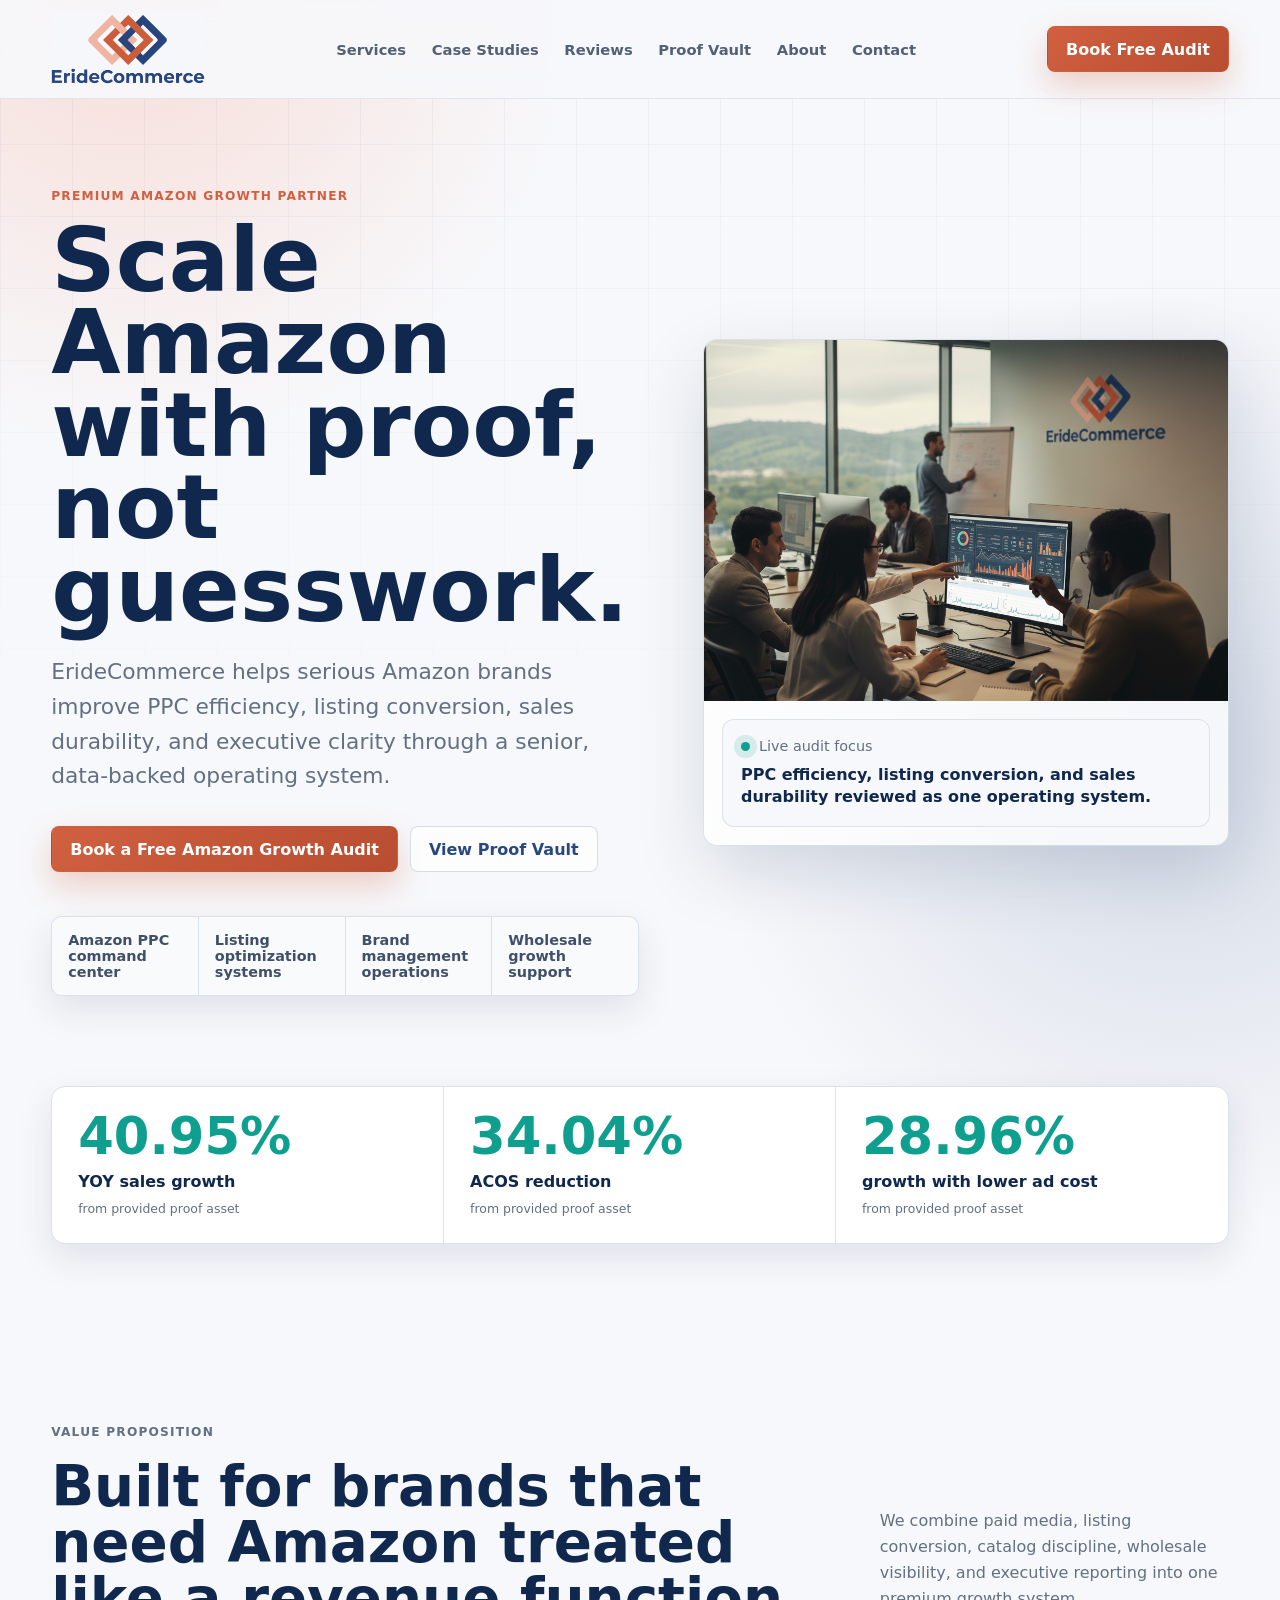
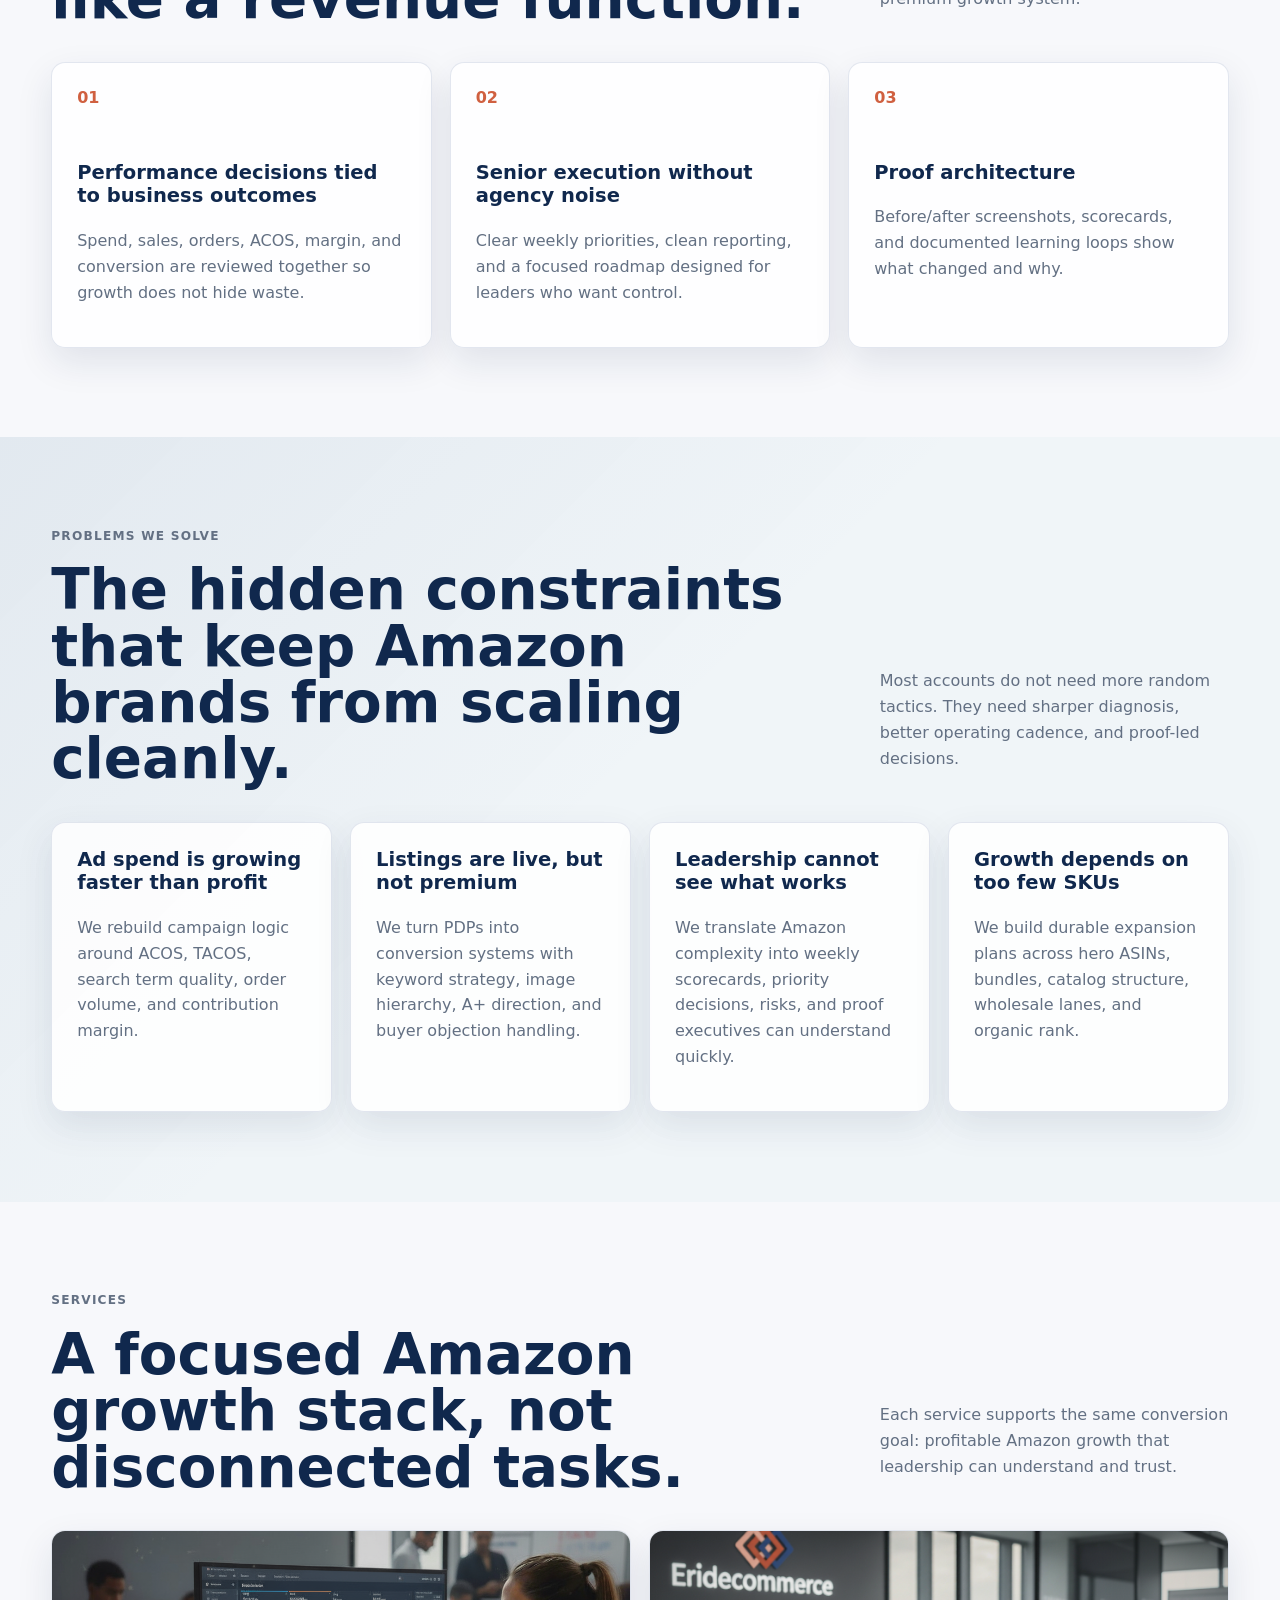
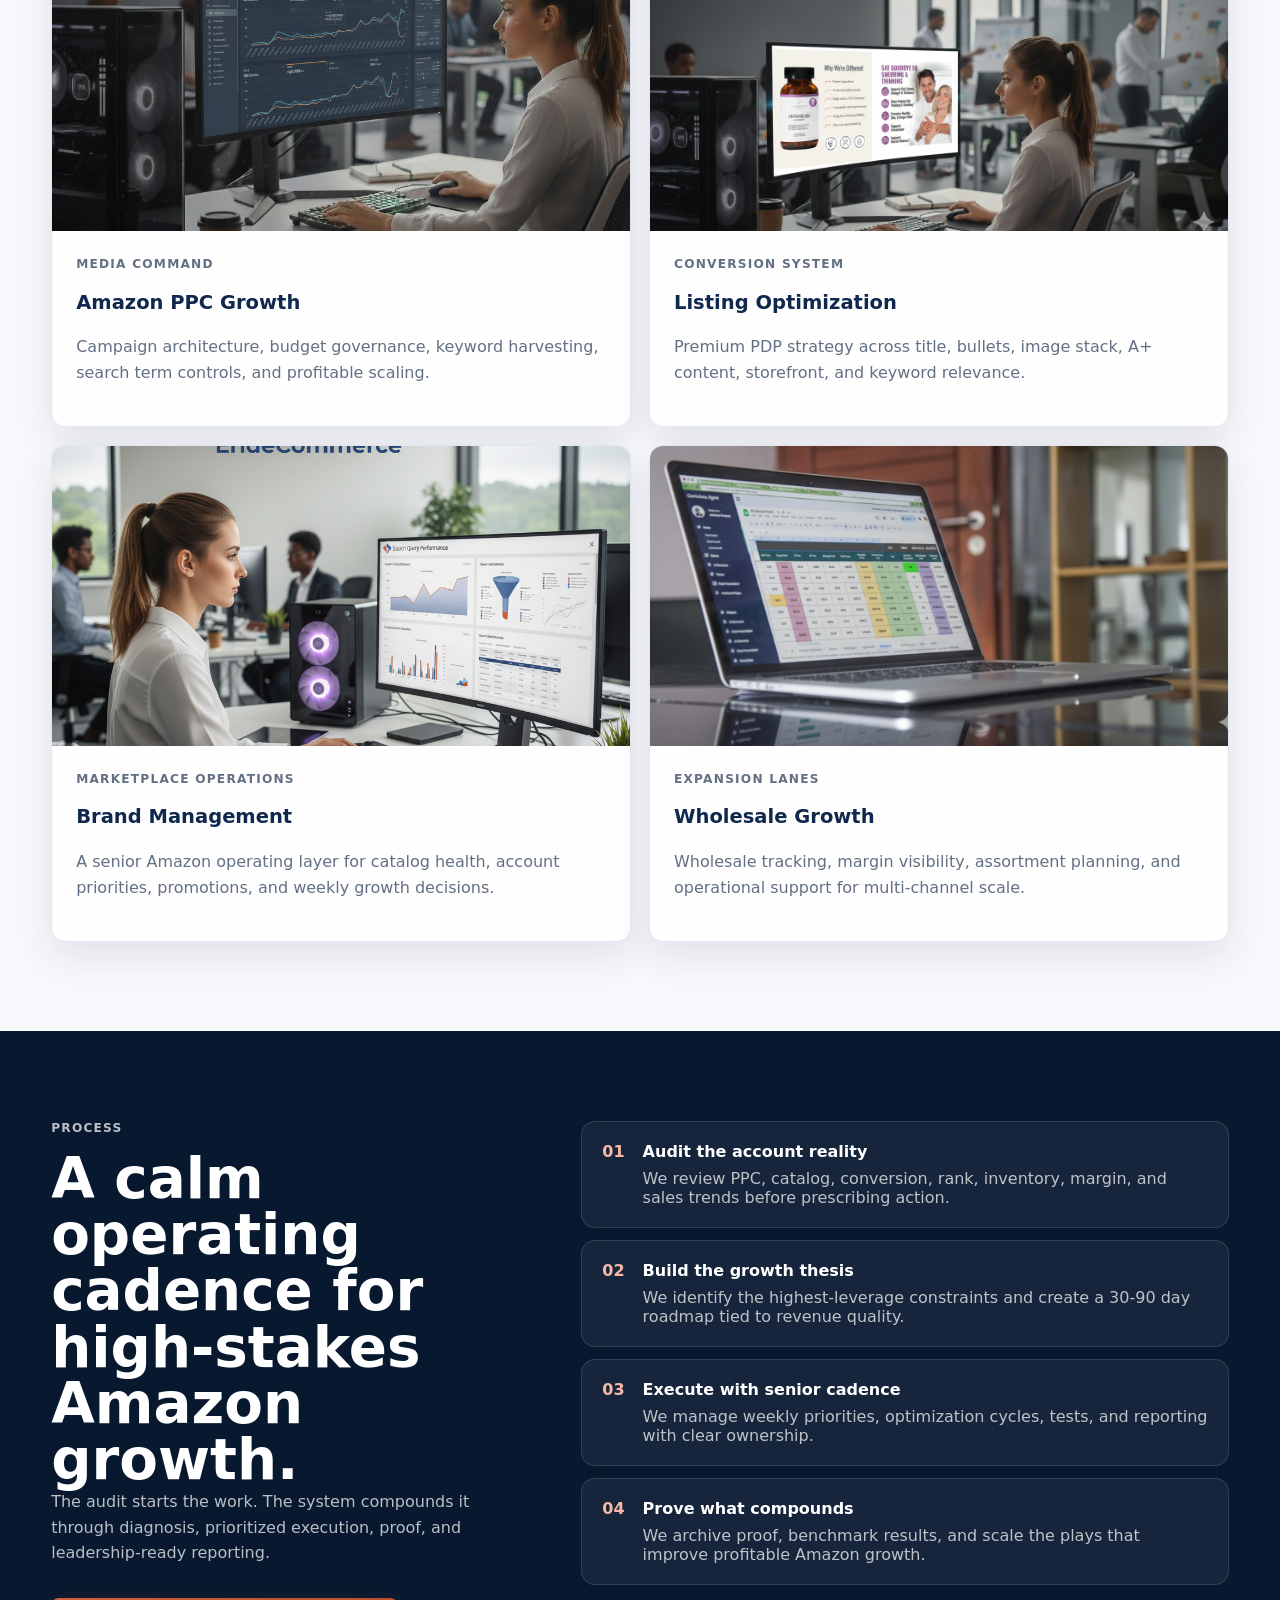
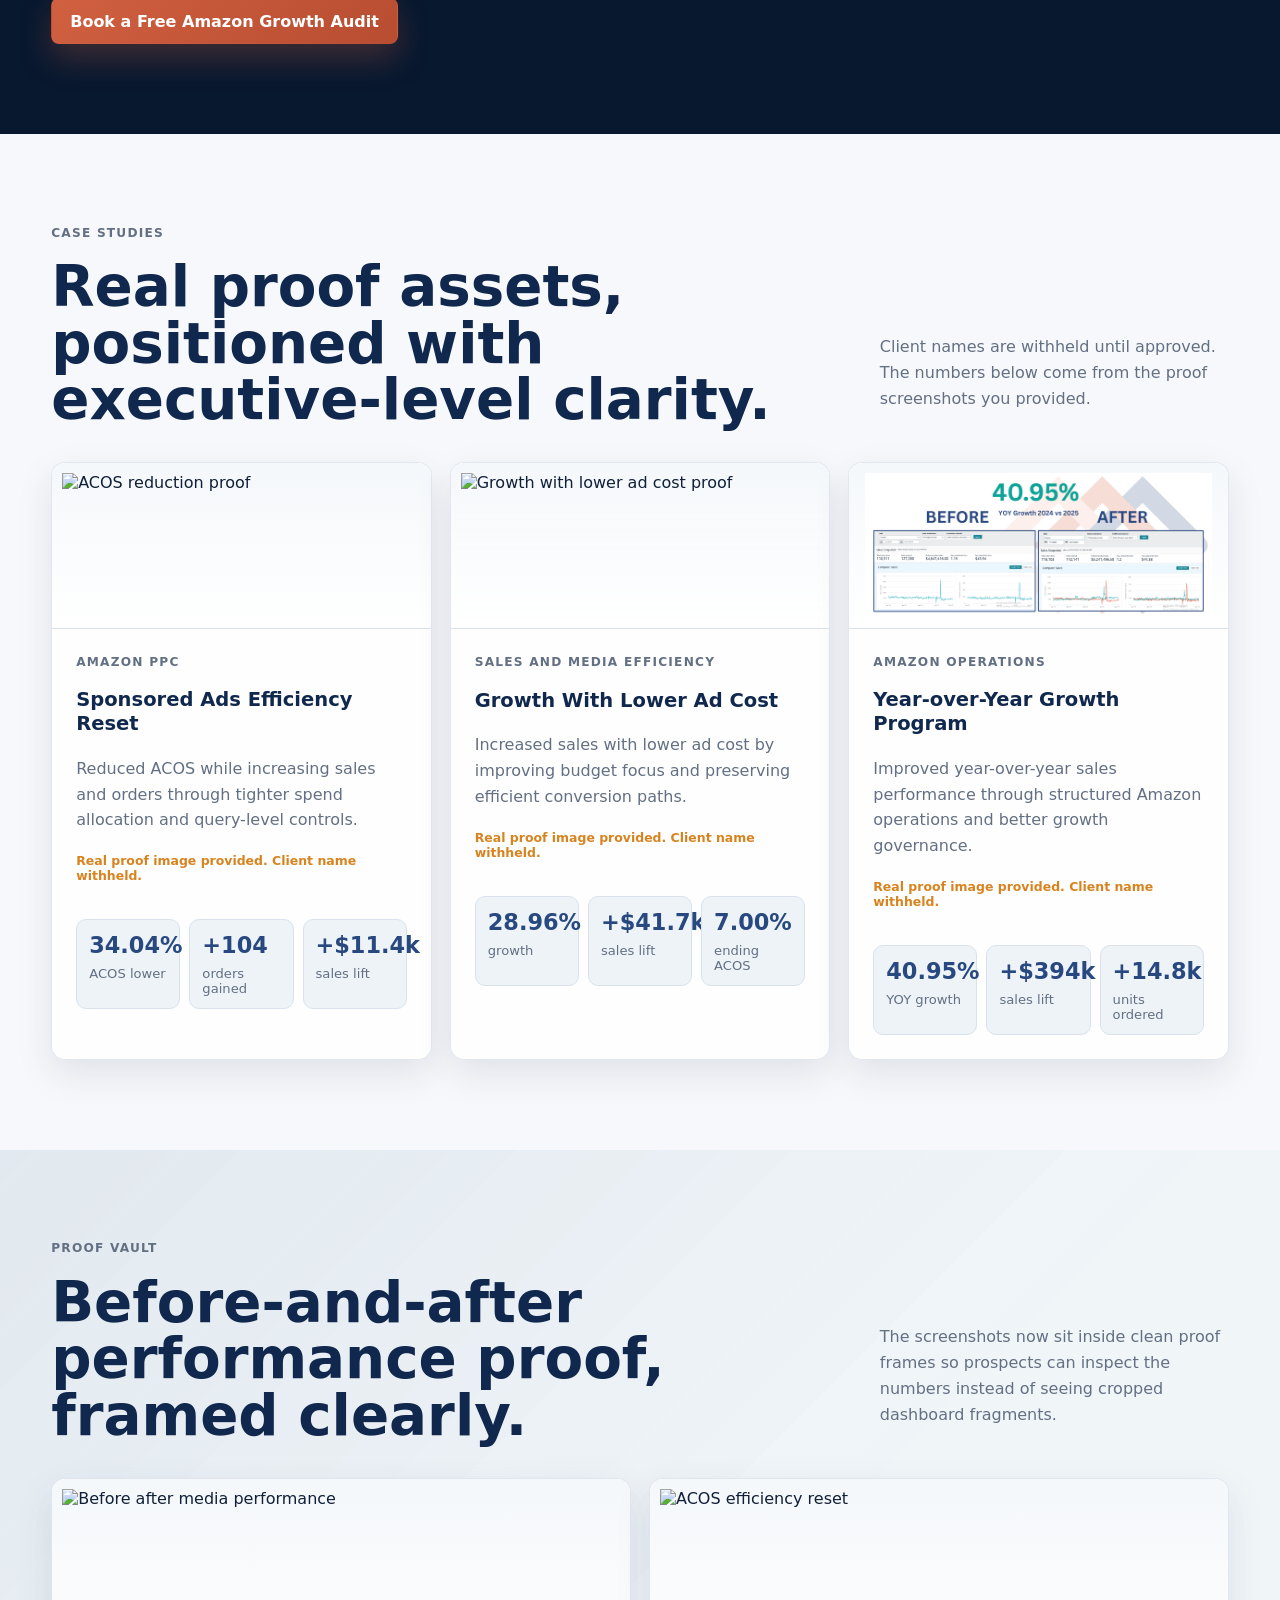
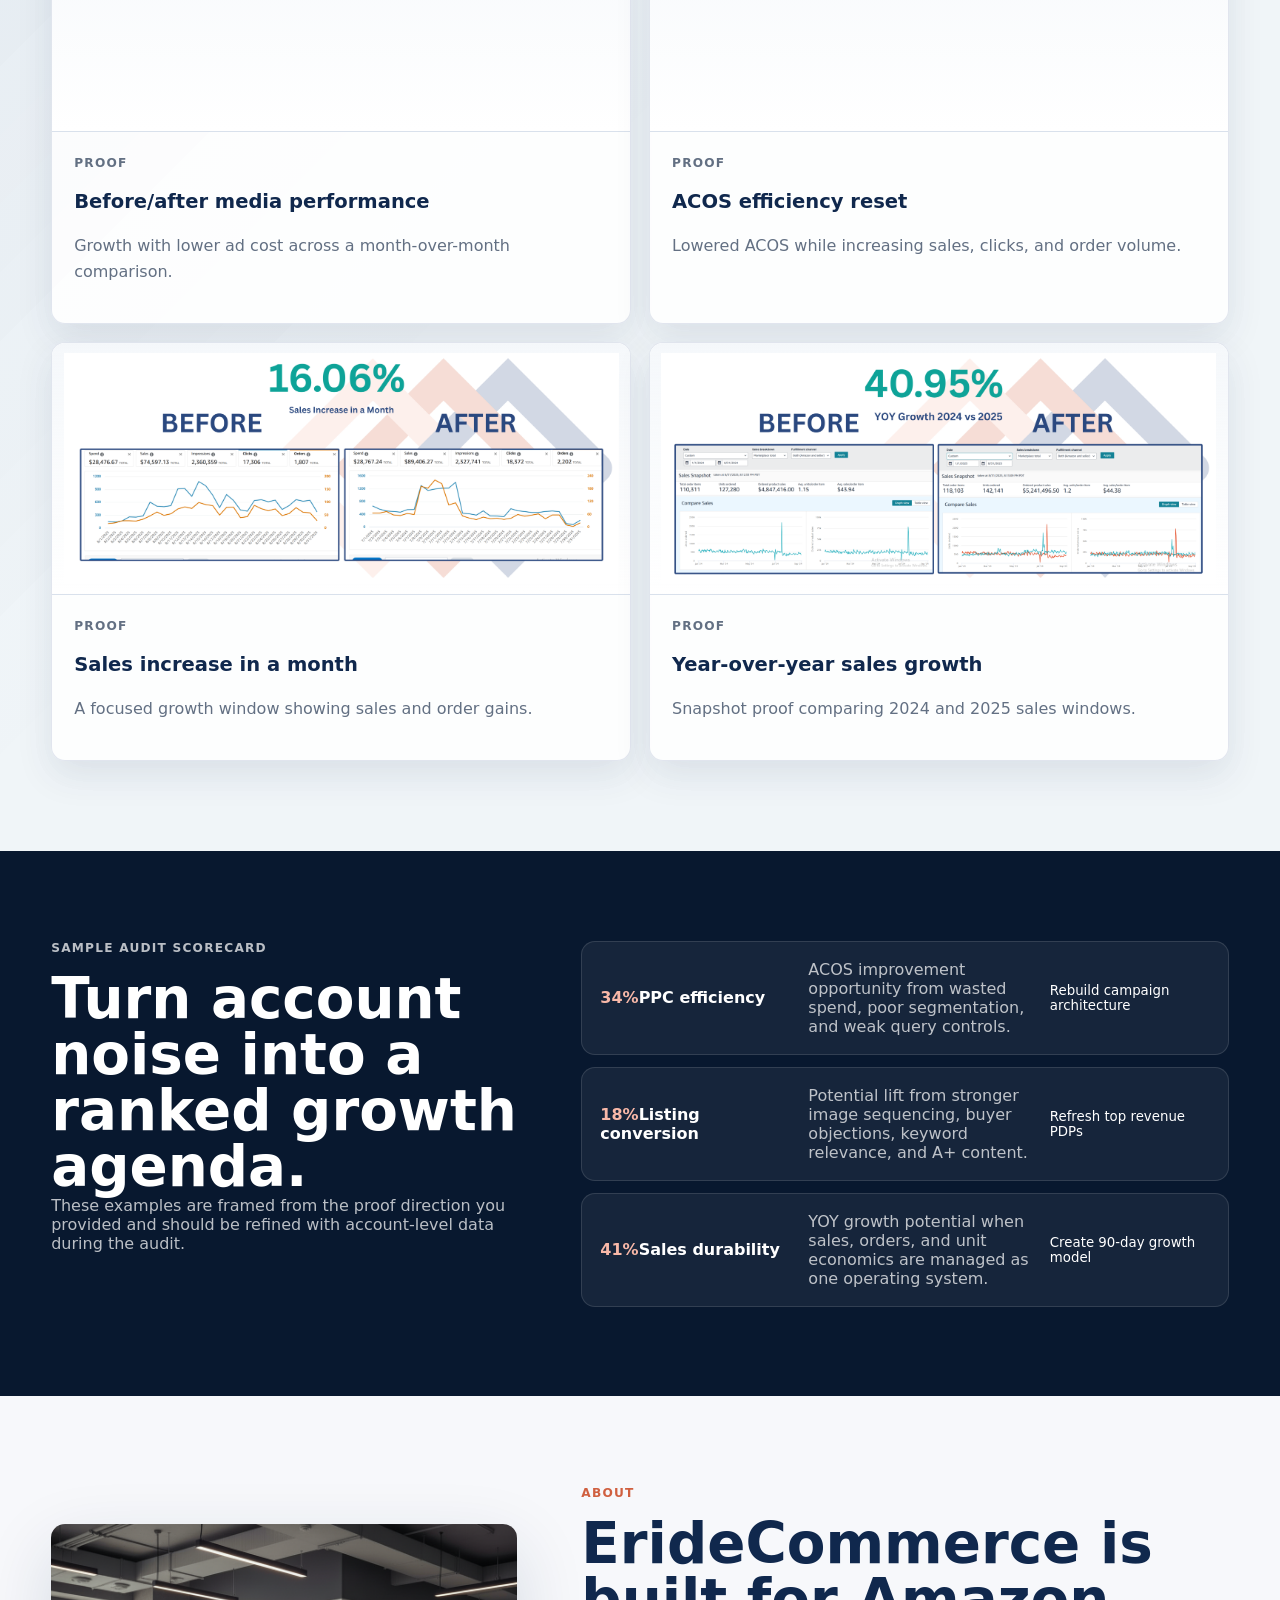
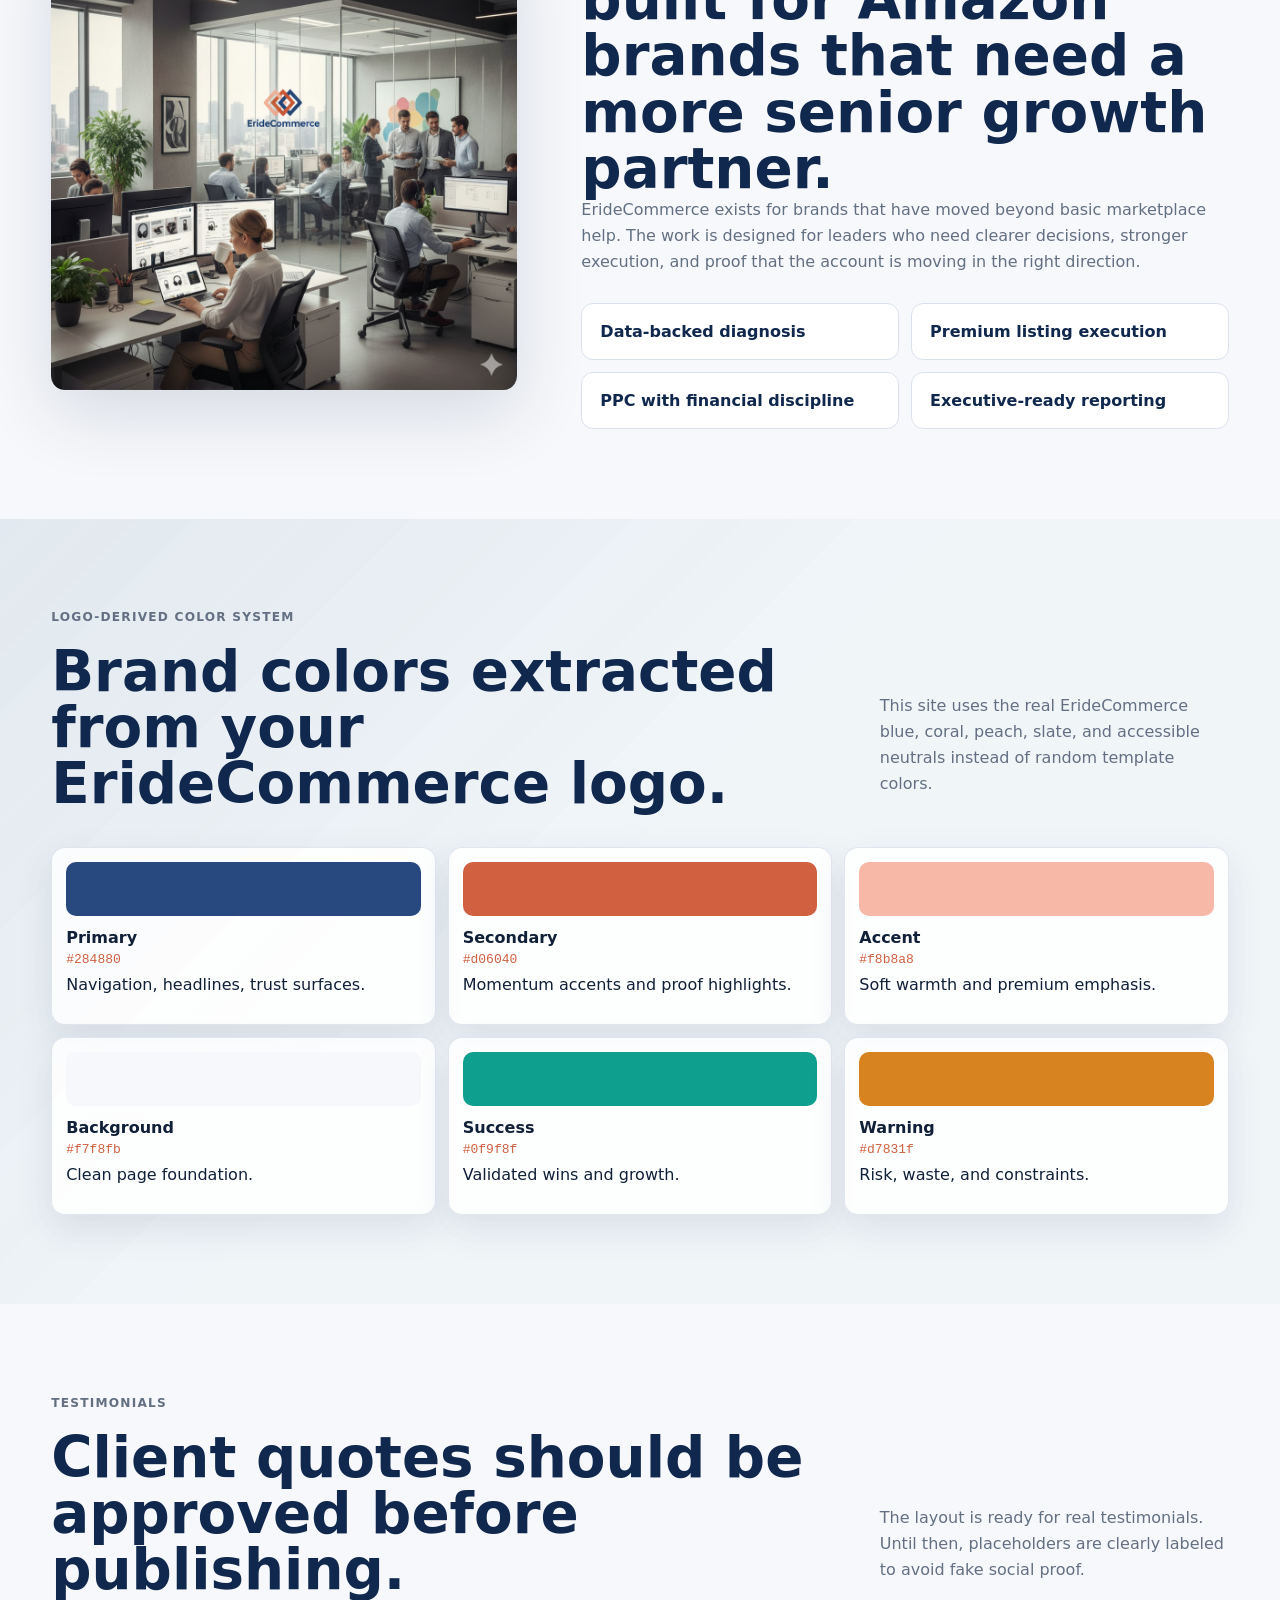
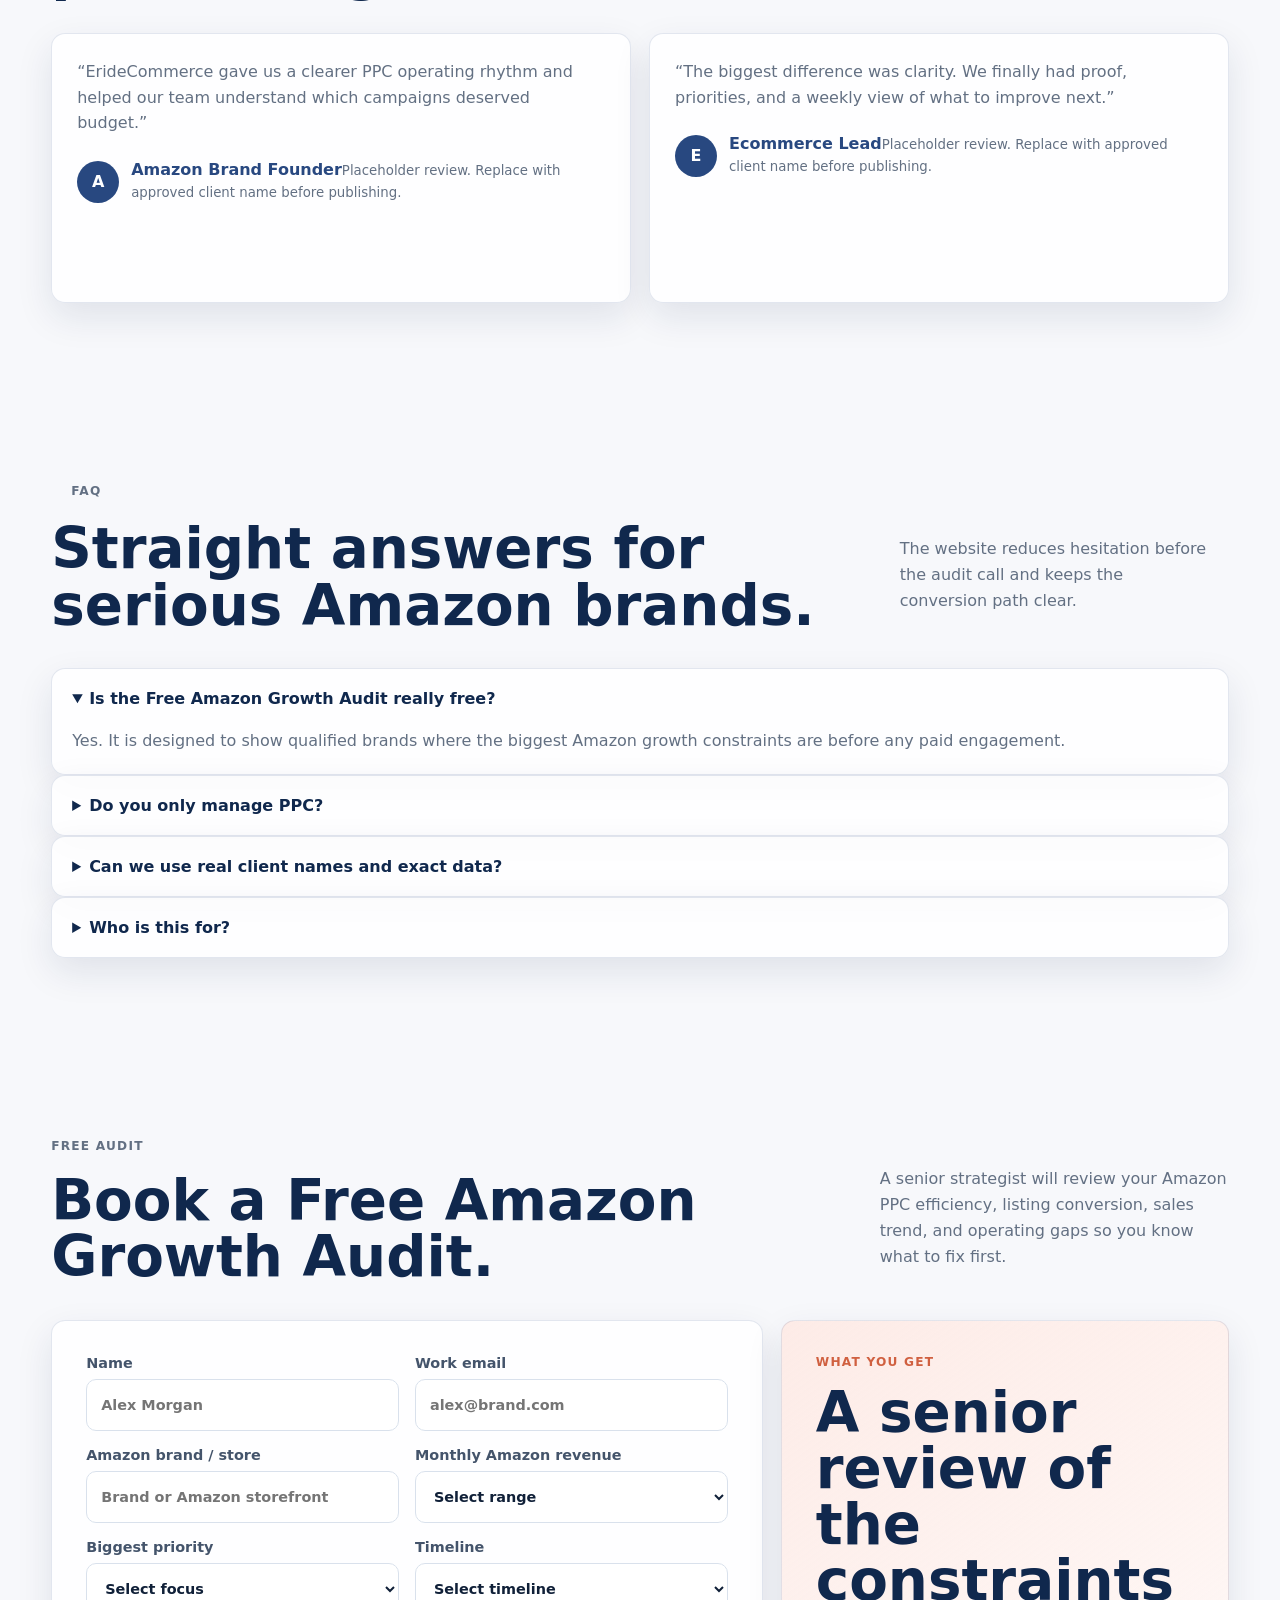
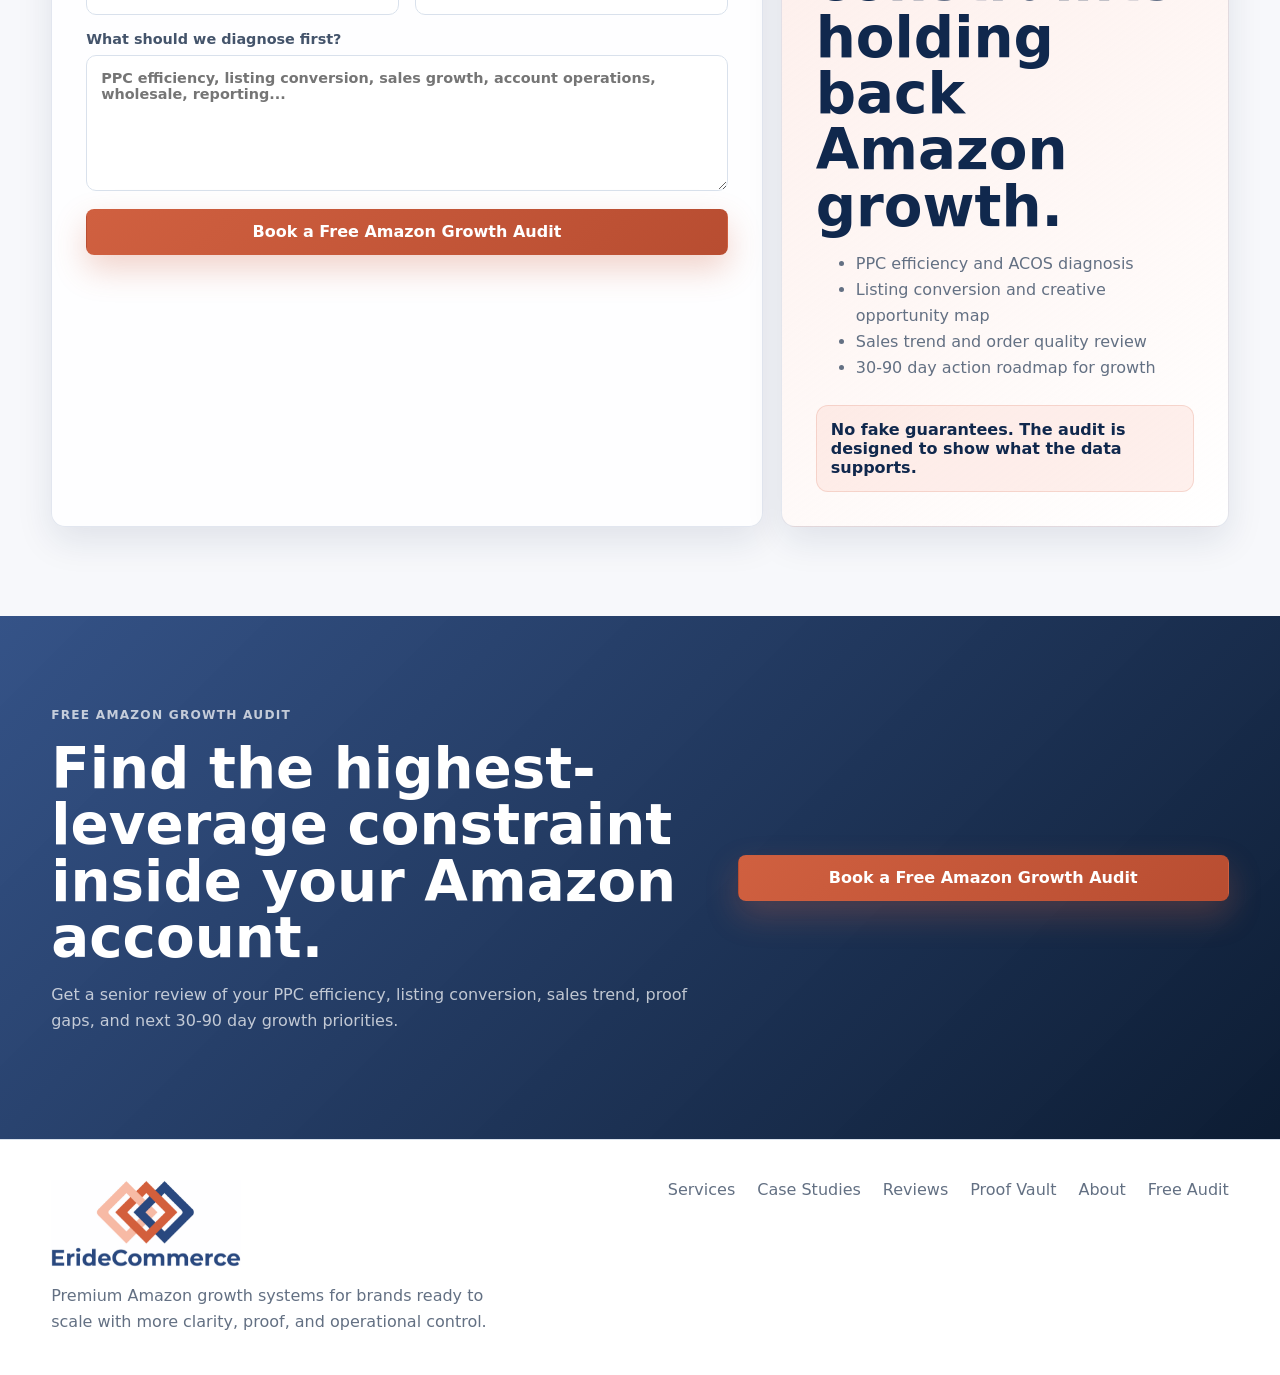
==== commit bde55e17: "Add favicon link to index.html" ====
--- a/index.html
+++ b/index.html
@@ -4,6 +4,7 @@
     <meta charset="utf-8">
     <meta name="viewport" content="width=device-width, initial-scale=1">
     <title>ErideCommerce | Premium Amazon Growth Agency</title>
+    <link rel="icon" type="image/png" href="assets/brand/logo-cropped.png">
     <meta name="description" content="Premium Amazon growth agency helping serious brands improve PPC efficiency, listing conversion, sales durability, and proof-backed marketplace growth.">
     <style>
       :root {
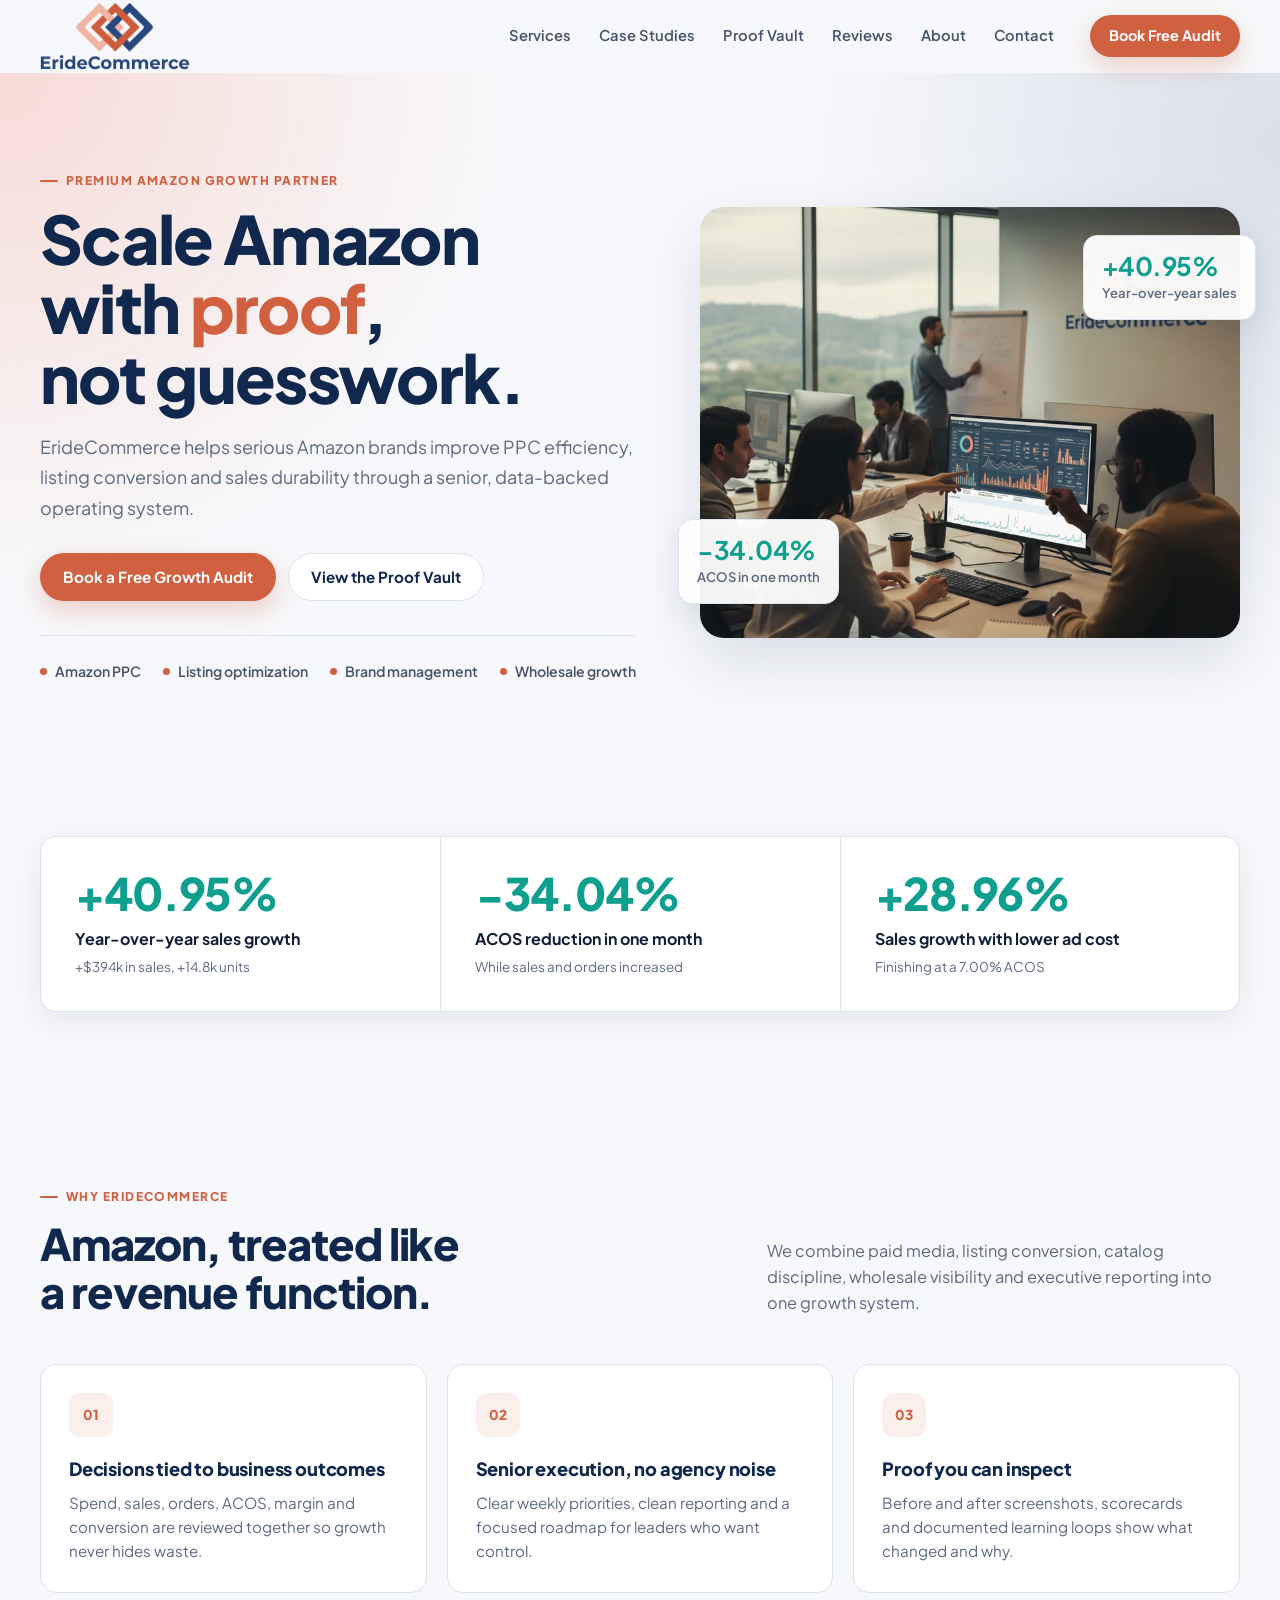
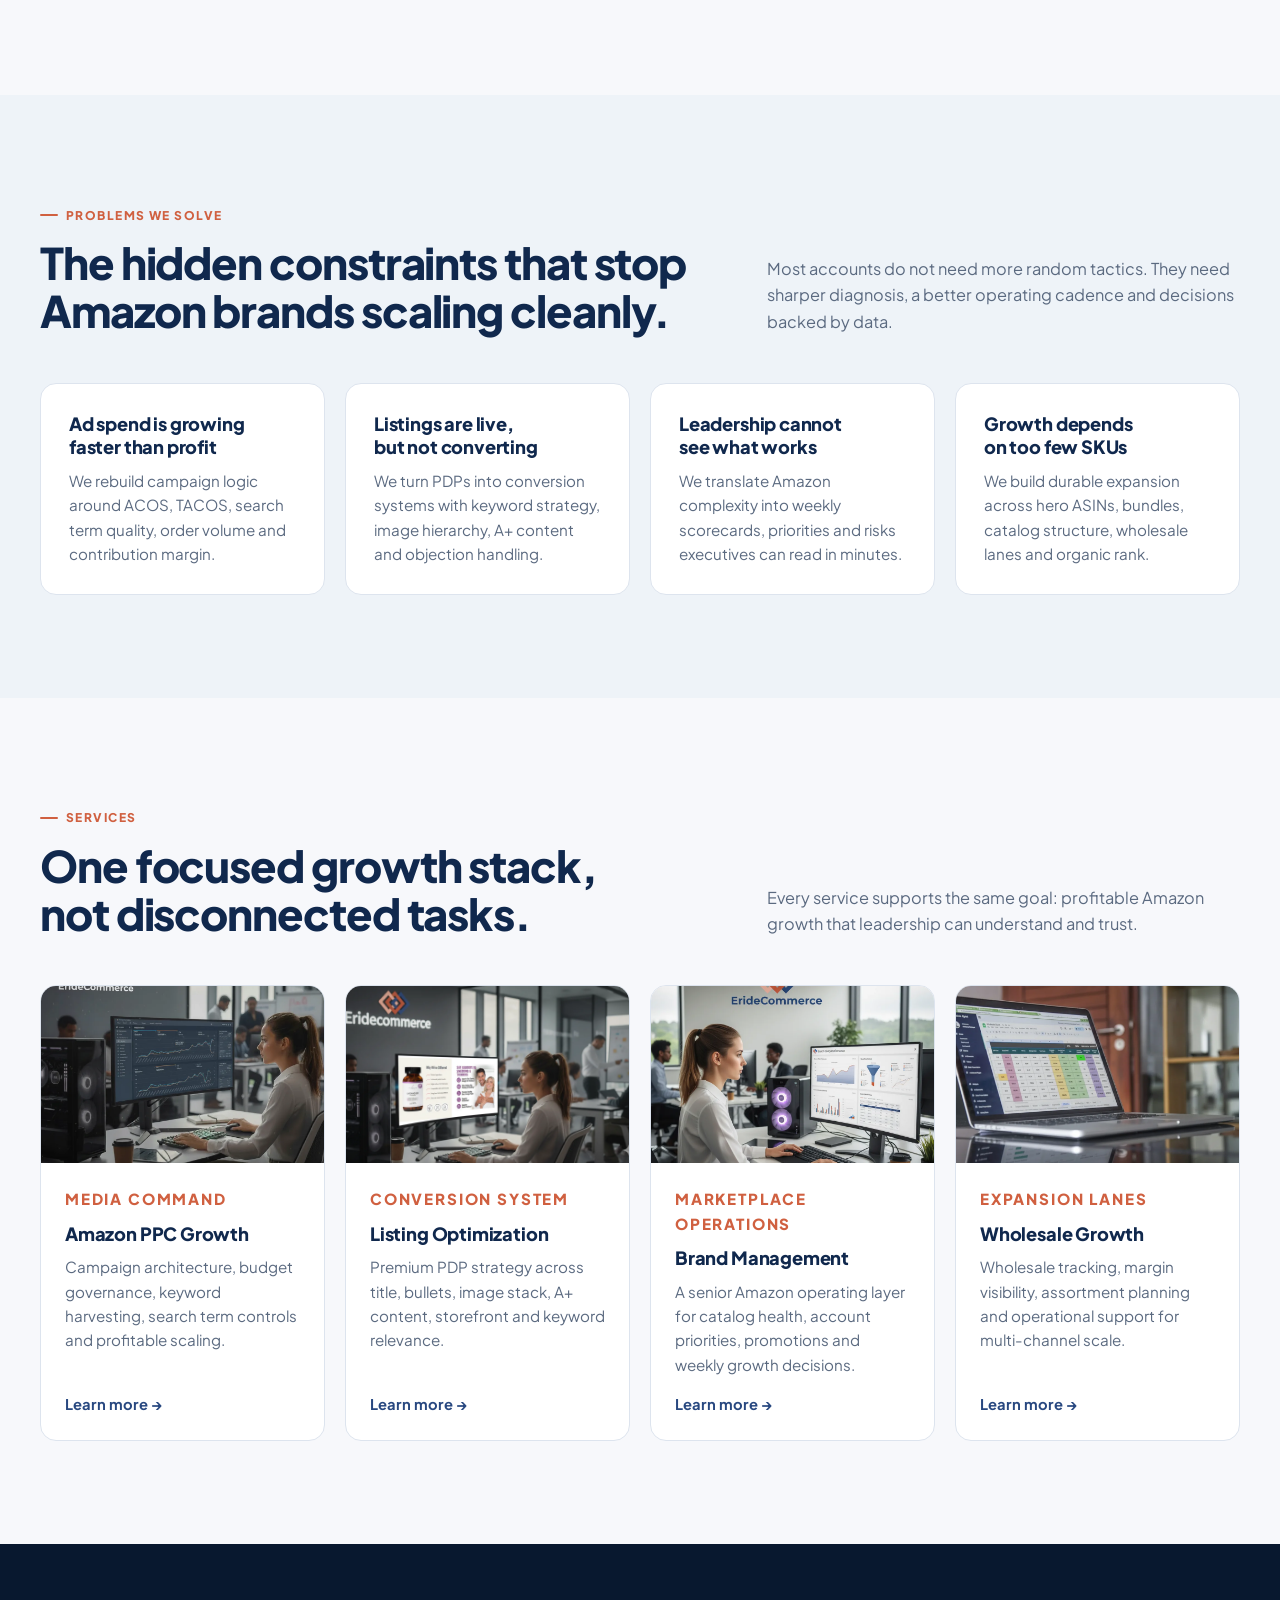
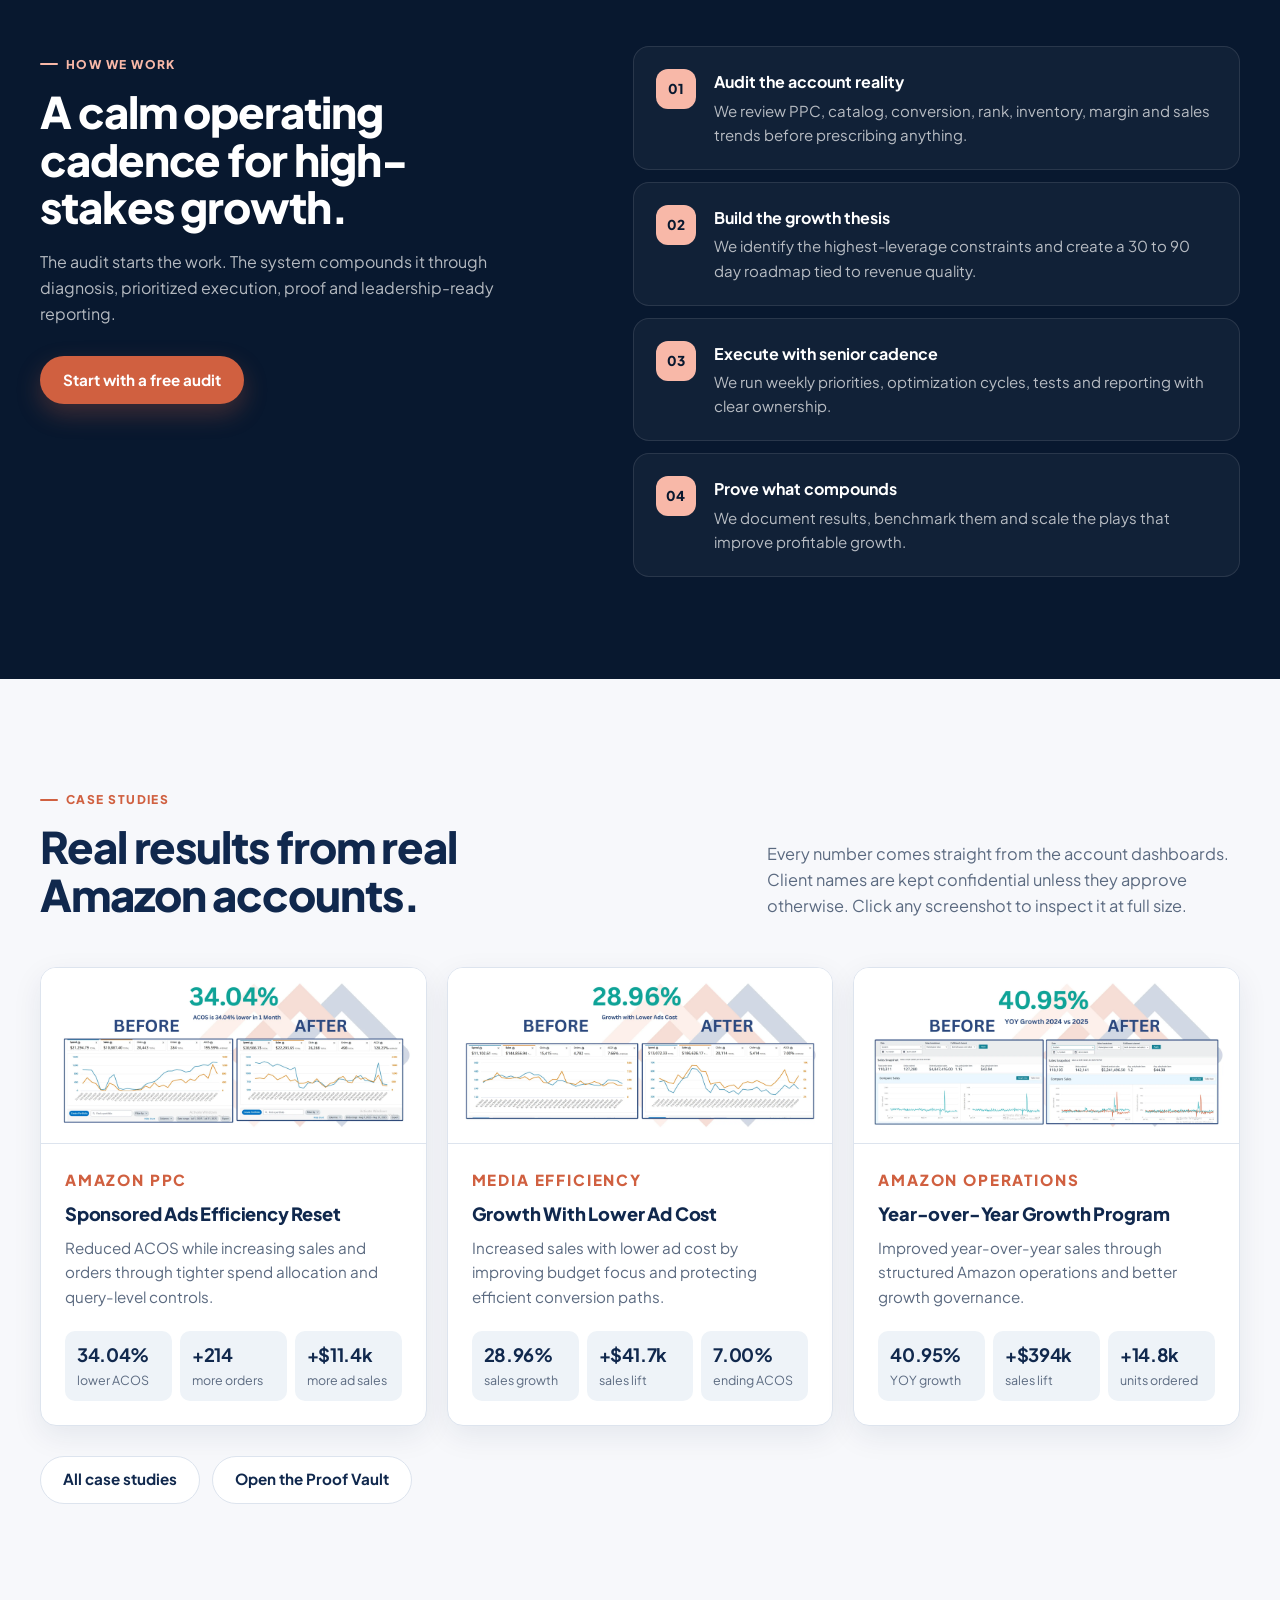
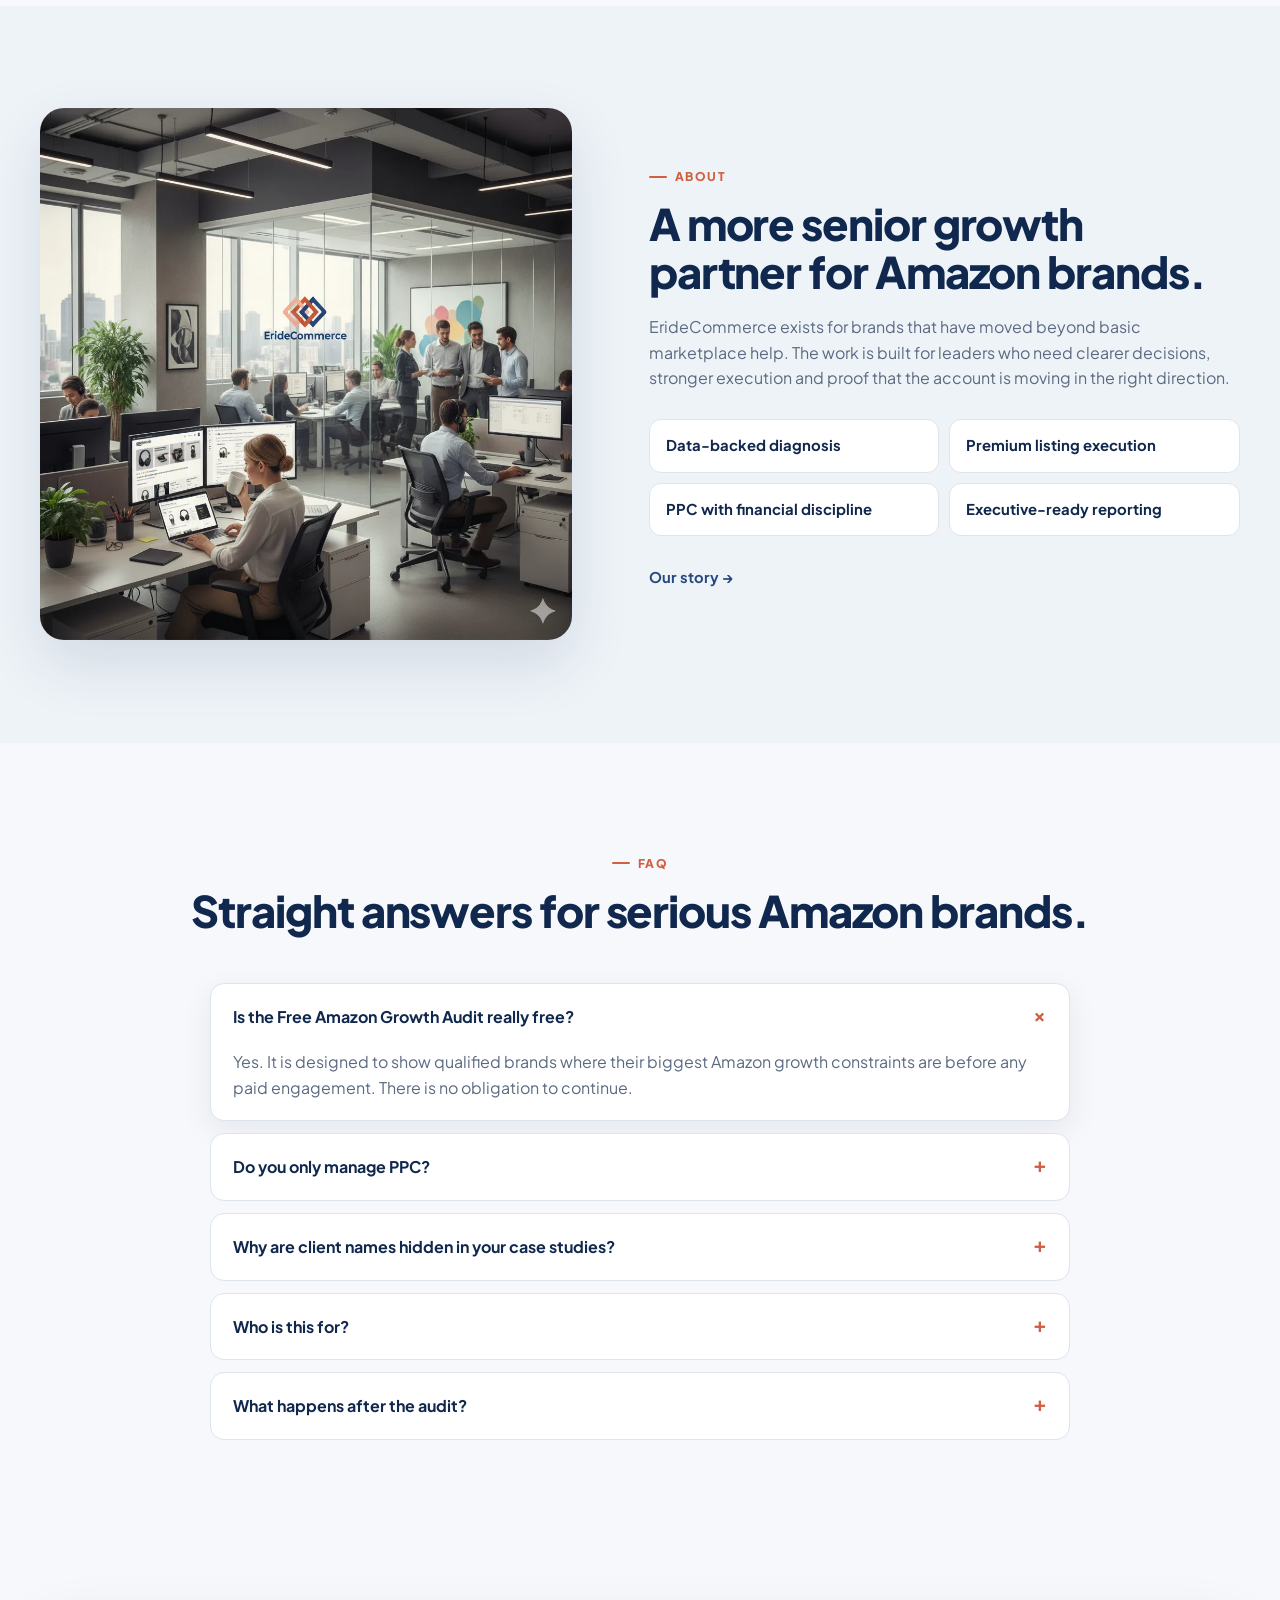
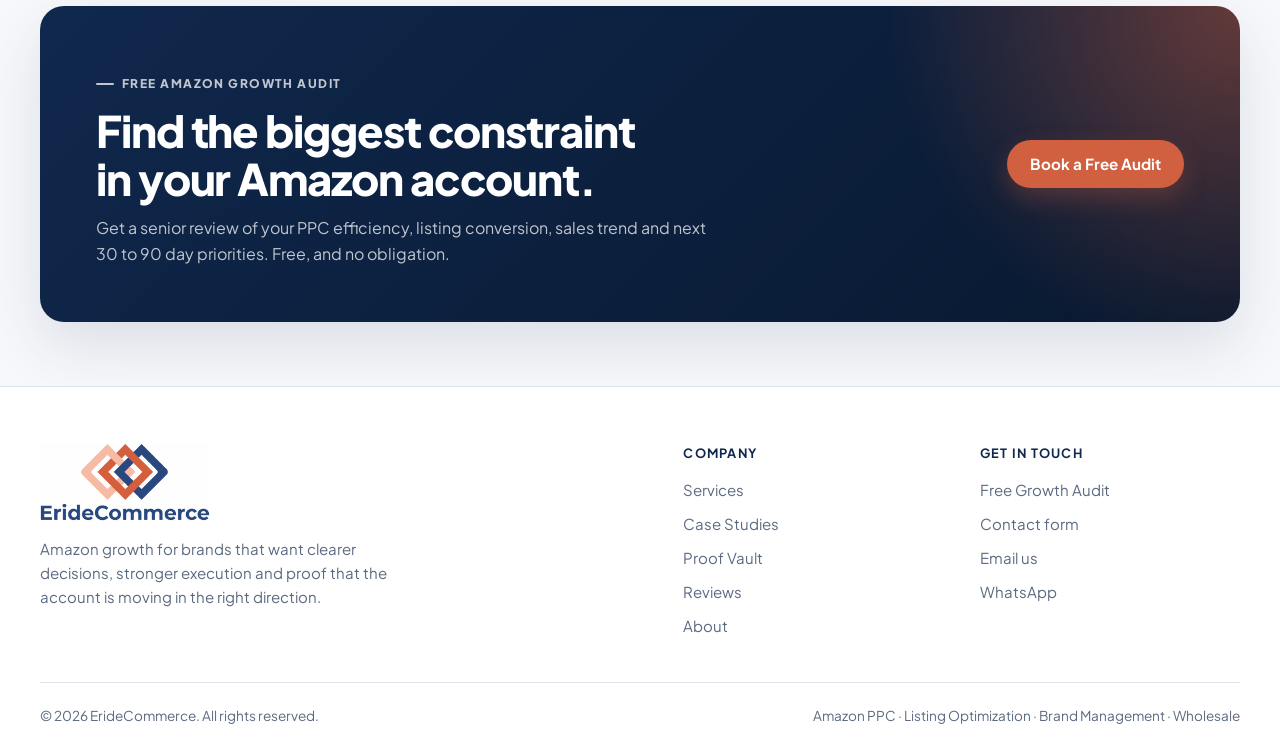
==== commit f2ea59ce: "Redesign site: shared styles, mobile menu, working forms, faster images - One shared stylesheet and " ====
--- a/index.html
+++ b/index.html
@@ -1,817 +1,231 @@
 <!doctype html>
 <html lang="en">
-  <head>
-    <meta charset="utf-8">
-    <meta name="viewport" content="width=device-width, initial-scale=1">
-    <title>ErideCommerce | Premium Amazon Growth Agency</title>
-    <link rel="icon" type="image/png" href="assets/brand/logo-cropped.png">
-    <meta name="description" content="Premium Amazon growth agency helping serious brands improve PPC efficiency, listing conversion, sales durability, and proof-backed marketplace growth.">
-    <style>
-      :root {
-        --blue: #284880;
-        --blue-dark: #10284d;
-        --blue-deep: #08182f;
-        --coral: #d06040;
-        --peach: #f8b8a8;
-        --slate: #6078a0;
-        --bg: #f7f8fb;
-        --surface: #ffffff;
-        --soft: #eef3f8;
-        --border: #d9e1ec;
-        --text: #102038;
-        --muted: #637083;
-        --success: #0f9f8f;
-        --warning: #d7831f;
-        --shadow: 0 24px 70px rgba(16, 40, 77, .14);
-        --shadow-soft: 0 14px 36px rgba(16, 40, 77, .1);
-      }
-
-      * { box-sizing: border-box; }
-      html { scroll-behavior: smooth; }
-      body {
-        margin: 0;
-        color: var(--text);
-        background:
-          radial-gradient(circle at 10% 0%, rgba(248, 184, 168, .42), transparent 28rem),
-          radial-gradient(circle at 92% 6%, rgba(40, 72, 128, .17), transparent 30rem),
-          var(--bg);
-        font-family: Inter, ui-sans-serif, system-ui, -apple-system, BlinkMacSystemFont, "Segoe UI", sans-serif;
-        letter-spacing: 0;
-      }
-      a { color: inherit; text-decoration: none; }
-      button, input, select, textarea { font: inherit; }
-      img { max-width: 100%; display: block; }
-      ::selection { color: #fff; background: var(--coral); }
-
-      .site {
-        position: relative;
-        overflow: hidden;
-      }
-      .site::before {
-        content: "";
-        position: fixed;
-        inset: 0;
-        z-index: -1;
-        pointer-events: none;
-        background-image:
-          linear-gradient(rgba(40, 72, 128, .055) 1px, transparent 1px),
-          linear-gradient(90deg, rgba(40, 72, 128, .055) 1px, transparent 1px);
-        background-size: 72px 72px;
-        mask-image: linear-gradient(to bottom, black, transparent 82%);
-      }
-      .nav {
-        position: sticky;
-        top: 0;
-        z-index: 50;
-        display: grid;
-        grid-template-columns: auto 1fr auto;
-        gap: 24px;
-        align-items: center;
-        padding: 14px clamp(18px, 4vw, 58px);
-        border-bottom: 1px solid rgba(217, 225, 236, .75);
-        background: rgba(247, 248, 251, .9);
-        backdrop-filter: blur(18px);
-      }
-      .brand img {
-        width: 154px;
-        height: auto;
-        mix-blend-mode: multiply;
-      }
-      .navlinks {
-        display: flex;
-        justify-content: center;
-        gap: clamp(16px, 2vw, 28px);
-        color: #526176;
-        font-size: .92rem;
-        font-weight: 700;
-      }
-      .navlinks a:hover { color: var(--blue); }
-      .button {
-        min-height: 46px;
-        display: inline-flex;
-        align-items: center;
-        justify-content: center;
-        border: 1px solid transparent;
-        border-radius: 8px;
-        padding: 0 18px;
-        font-weight: 850;
-        white-space: nowrap;
-        transition: transform .18s ease, box-shadow .18s ease, background .18s ease;
-      }
-      .button:hover { transform: translateY(-1px); }
-      .primary {
-        color: #fff;
-        background: linear-gradient(135deg, var(--coral), #b84d31);
-        box-shadow: 0 14px 32px rgba(208, 96, 64, .28);
-      }
-      .secondary {
-        color: var(--blue);
-        border-color: rgba(40, 72, 128, .18);
-        background: rgba(255, 255, 255, .72);
-      }
-      .section {
-        padding: clamp(56px, 7vw, 98px) clamp(18px, 4vw, 58px);
-      }
-      .compact { padding-top: 0; }
-      .hero {
-        min-height: min(820px, calc(100vh - 70px));
-        display: grid;
-        grid-template-columns: minmax(0, .95fr) minmax(380px, .85fr);
-        gap: clamp(34px, 5vw, 76px);
-        align-items: center;
-      }
-      .eyebrow {
-        margin: 0 0 16px;
-        color: var(--coral);
-        font-size: .76rem;
-        font-weight: 900;
-        letter-spacing: .1em;
-        text-transform: uppercase;
-      }
-      h1, h2, h3, p { margin-top: 0; }
-      h1 {
-        margin-bottom: 24px;
-        max-width: 1040px;
-        color: var(--blue-dark);
-        font-size: clamp(3.25rem, 7vw, 7rem);
-        line-height: .92;
-        letter-spacing: 0;
-      }
-      h2 {
-        margin-bottom: 0;
-        color: var(--blue-dark);
-        font-size: clamp(2.05rem, 4.4vw, 4.5rem);
-        line-height: 1;
-        letter-spacing: 0;
-      }
-      h3 {
-        color: var(--blue-dark);
-        font-size: 1.22rem;
-        line-height: 1.22;
-      }
-      .lead {
-        max-width: 710px;
-        color: var(--muted);
-        font-size: clamp(1.08rem, 1.7vw, 1.36rem);
-        line-height: 1.6;
-      }
-      .actions {
-        display: flex;
-        flex-wrap: wrap;
-        gap: 12px;
-        margin-top: 32px;
-      }
-      .proof-strip {
-        width: min(100%, 820px);
-        display: grid;
-        grid-template-columns: repeat(4, minmax(0, 1fr));
-        gap: 1px;
-        margin-top: 44px;
-        overflow: hidden;
-        border: 1px solid var(--border);
-        border-radius: 10px;
-        background: var(--border);
-        box-shadow: var(--shadow-soft);
-      }
-      .proof-strip span {
-        min-height: 70px;
-        display: flex;
-        align-items: center;
-        padding: 15px 16px;
-        color: #40506a;
-        background: rgba(255, 255, 255, .84);
-        font-size: .9rem;
-        font-weight: 760;
-      }
-      .hero-card {
-        overflow: hidden;
-        border: 1px solid rgba(40, 72, 128, .16);
-        border-radius: 14px;
-        background: rgba(255, 255, 255, .76);
-        box-shadow: var(--shadow);
-        animation: reveal-up .8s ease both;
-      }
-      .hero-card img { width: 100%; aspect-ratio: 1.45; object-fit: cover; }
-      .console-panel {
-        display: grid;
-        gap: 10px;
-        margin: 18px;
-        padding: 18px;
-        border: 1px solid rgba(40, 72, 128, .13);
-        border-radius: 12px;
-        background: rgba(247, 248, 251, .92);
-      }
-      .console-panel div {
-        display: flex;
-        align-items: center;
-        gap: 9px;
-      }
-      .console-panel p {
-        margin: 0;
-        color: var(--muted);
-        font-size: .9rem;
-      }
-      .console-panel strong {
-        color: var(--blue-dark);
-        line-height: 1.38;
-      }
-      .dot {
-        width: 9px;
-        height: 9px;
-        border-radius: 50%;
-        background: var(--success);
-        box-shadow: 0 0 0 7px rgba(15, 159, 143, .14);
-      }
-      .metric-grid {
-        display: grid;
-        grid-template-columns: repeat(3, minmax(0, 1fr));
-        overflow: hidden;
-        border: 1px solid var(--border);
-        border-radius: 14px;
-        background: var(--surface);
-        box-shadow: var(--shadow-soft);
-      }
-      .metric {
-        min-height: 156px;
-        padding: 26px;
-        border-right: 1px solid var(--border);
-      }
-      .metric:last-child { border-right: 0; }
-      .metric strong {
-        display: block;
-        margin-bottom: 12px;
-        color: var(--success);
-        font-size: clamp(2rem, 4vw, 4.1rem);
-        line-height: .9;
-      }
-      .metric span {
-        display: block;
-        color: var(--blue-dark);
-        font-weight: 850;
-        line-height: 1.4;
-      }
-      .metric small {
-        display: block;
-        margin-top: 8px;
-        color: var(--muted);
-        font-size: .78rem;
-      }
-      .section-head {
-        display: grid;
-        grid-template-columns: minmax(0, .98fr) minmax(300px, .44fr);
-        gap: clamp(24px, 4vw, 66px);
-        align-items: end;
-        margin-bottom: 34px;
-      }
-      .section-head p, .muted, .card p, .problem p, .service p, .case p, .vault p, .testimonial p, .faq p, .audit-side li, .footer p {
-        color: var(--muted);
-        line-height: 1.62;
-      }
-      .grid-3, .grid-4, .services, .cases, .vaults, .testimonials {
-        display: grid;
-        gap: 18px;
-      }
-      .grid-3, .cases { grid-template-columns: repeat(3, minmax(0, 1fr)); }
-      .grid-4 { grid-template-columns: repeat(4, minmax(0, 1fr)); }
-      .services, .vaults { grid-template-columns: repeat(2, minmax(0, 1fr)); }
-      .testimonials { grid-template-columns: repeat(2, minmax(0, 1fr)); }
-      .card, .problem, .service, .case, .vault, .testimonial, .faq details, .audit-form, .audit-side, .swatch {
-        border: 1px solid rgba(40, 72, 128, .13);
-        border-radius: 14px;
-        background: rgba(255, 255, 255, .84);
-        box-shadow: var(--shadow-soft);
-      }
-      .card, .problem, .testimonial { min-height: 270px; padding: 25px; }
-      .index {
-        display: inline-flex;
-        margin-bottom: 54px;
-        color: var(--coral);
-        font-weight: 900;
-      }
-      .soft {
-        background:
-          linear-gradient(135deg, rgba(40, 72, 128, .07), transparent 48%),
-          rgba(238, 243, 248, .76);
-      }
-      .service, .case, .vault { overflow: hidden; }
-      .service img { width: 100%; height: 300px; object-fit: cover; }
-      .service div, .case-body { padding: 24px; }
-      .split {
-        display: grid;
-        grid-template-columns: minmax(0, .72fr) minmax(0, 1fr);
-        gap: clamp(28px, 5vw, 78px);
-        align-items: start;
-        background: var(--blue-deep);
-        color: #fff;
-      }
-      .split h2, .split h3, .split strong { color: #fff; }
-      .split .muted, .split p { color: rgba(255, 255, 255, .72); }
-      .timeline { display: grid; gap: 12px; }
-      .timeline article {
-        display: grid;
-        grid-template-columns: auto 1fr;
-        gap: 18px;
-        padding: 20px;
-        border: 1px solid rgba(255, 255, 255, .12);
-        border-radius: 14px;
-        background: rgba(255, 255, 255, .06);
-      }
-      .timeline span { color: var(--peach); font-weight: 900; }
-      .timeline p { margin: 8px 0 0; }
-      .case img, .vault img {
-        width: 100%;
-        height: auto;
-        aspect-ratio: 16 / 7;
-        object-fit: contain;
-        padding: 10px;
-        background:
-          linear-gradient(180deg, rgba(238, 243, 248, .6), rgba(255, 255, 255, .96)),
-          #fff;
-        border-bottom: 1px solid var(--border);
-      }
-      .case small {
-        display: inline-flex;
-        margin: 4px 0 18px;
-        color: var(--warning);
-        font-size: .78rem;
-        font-weight: 760;
-      }
-      .case-stats {
-        display: grid;
-        grid-template-columns: repeat(3, minmax(0, 1fr));
-        gap: 9px;
-        margin-top: 18px;
-      }
-      .case-stats span {
-        min-height: 86px;
-        padding: 12px;
-        border: 1px solid var(--border);
-        border-radius: 10px;
-        color: var(--muted);
-        background: var(--soft);
-        font-size: .82rem;
-      }
-      .case-stats strong {
-        display: block;
-        margin-bottom: 8px;
-        color: var(--blue);
-        font-size: 1.4rem;
-      }
-      .vault div { padding: 22px; }
-      .score-list { display: grid; gap: 12px; }
-      .score {
-        display: grid;
-        grid-template-columns: minmax(190px, .42fr) 1fr minmax(160px, .38fr);
-        gap: 18px;
-        align-items: center;
-        padding: 18px;
-        border: 1px solid rgba(255, 255, 255, .12);
-        border-radius: 14px;
-        background: rgba(255, 255, 255, .06);
-      }
-      .score span { color: var(--peach); font-weight: 900; }
-      .score p { margin: 0; }
-      .swatches {
-        display: grid;
-        grid-template-columns: repeat(3, minmax(0, 1fr));
-        gap: 12px;
-      }
-      .swatch { padding: 14px; }
-      .swatch i {
-        display: block;
-        height: 54px;
-        border-radius: 10px;
-        margin-bottom: 12px;
-      }
-      .swatch strong, .swatch code, .swatch p { display: block; }
-      .swatch code { margin: 5px 0 8px; color: var(--coral); }
-      .about {
-        display: grid;
-        grid-template-columns: minmax(320px, .72fr) minmax(0, 1fr);
-        gap: clamp(28px, 5vw, 70px);
-        align-items: center;
-      }
-      .about img {
-        border-radius: 14px;
-        box-shadow: var(--shadow);
-      }
-      .principles {
-        display: grid;
-        grid-template-columns: repeat(2, minmax(0, 1fr));
-        gap: 12px;
-        margin-top: 28px;
-      }
-      .principles div {
-        padding: 18px;
-        border: 1px solid var(--border);
-        border-radius: 12px;
-        color: var(--blue-dark);
-        background: var(--surface);
-        font-weight: 780;
-      }
-      .review-meta {
-        display: grid;
-        grid-template-columns: auto 1fr;
-        gap: 12px;
-        align-items: center;
-        margin-top: 24px;
-      }
-      .avatar {
-        width: 42px;
-        height: 42px;
-        display: grid;
-        place-items: center;
-        border-radius: 50%;
-        color: #fff;
-        background: var(--blue);
-        font-weight: 900;
-      }
-      .testimonial span {
-        color: var(--blue);
-        font-weight: 850;
-      }
-      .faq details { overflow: hidden; }
-      .faq summary {
-        cursor: pointer;
-        padding: 20px;
-        color: var(--blue-dark);
-        font-weight: 850;
-      }
-      .faq p { margin: 0; padding: 0 20px 20px; }
-      .audit {
-        display: grid;
-        grid-template-columns: minmax(0, 1.08fr) minmax(320px, .68fr);
-        gap: 18px;
-      }
-      .audit-form, .audit-side { padding: clamp(20px, 3vw, 34px); }
-      .audit-side {
-        background:
-          linear-gradient(145deg, rgba(248, 184, 168, .28), rgba(255, 255, 255, .92)),
-          var(--surface);
-      }
-      .form-grid {
-        display: grid;
-        grid-template-columns: repeat(2, minmax(0, 1fr));
-        gap: 16px;
-      }
-      label {
-        display: grid;
-        gap: 8px;
-        color: #44546b;
-        font-size: .9rem;
-        font-weight: 760;
-      }
-      .full { grid-column: 1 / -1; }
-      input, select, textarea {
-        width: 100%;
-        min-height: 52px;
-        border: 1px solid var(--border);
-        border-radius: 10px;
-        padding: 0 14px;
-        color: var(--text);
-        background: #fff;
-        outline: none;
-      }
-      textarea { min-height: 136px; padding-top: 14px; resize: vertical; }
-      input:focus, select:focus, textarea:focus {
-        border-color: rgba(208, 96, 64, .7);
-        box-shadow: 0 0 0 4px rgba(208, 96, 64, .13);
-      }
-      .form-button { width: 100%; margin-top: 18px; }
-      .audit-note {
-        margin-top: 24px;
-        padding: 14px;
-        border: 1px solid rgba(208, 96, 64, .18);
-        border-radius: 12px;
-        color: var(--blue-dark);
-        background: rgba(248, 184, 168, .2);
-        font-weight: 760;
-      }
-      .final {
-        display: grid;
-        grid-template-columns: minmax(0, .82fr) auto;
-        gap: 28px;
-        align-items: center;
-        background: linear-gradient(135deg, rgba(40, 72, 128, .94), rgba(8, 24, 47, .98));
-        color: #fff;
-      }
-      .final h2 { color: #fff; margin-bottom: 16px; }
-      .final p { color: rgba(255, 255, 255, .72); line-height: 1.6; }
-      .footer {
-        display: grid;
-        grid-template-columns: 1fr auto;
-        gap: 28px;
-        align-items: start;
-        padding: 40px clamp(18px, 4vw, 58px);
-        border-top: 1px solid var(--border);
-        background: #fff;
-      }
-      .footer img { width: 190px; height: auto; mix-blend-mode: multiply; }
-      .footer p { max-width: 460px; margin: 16px 0 0; }
-      .footer nav {
-        display: flex;
-        flex-wrap: wrap;
-        justify-content: flex-end;
-        gap: 16px 22px;
-        color: var(--muted);
-      }
-      .reveal { animation: reveal-up .7s ease both; }
-      @keyframes reveal-up {
-        from { opacity: 0; transform: translateY(16px); }
-        to { opacity: 1; transform: translateY(0); }
-      }
-      @media (max-width: 1120px) {
-        .hero, .split, .section-head, .about, .audit, .final { grid-template-columns: 1fr; }
-        .grid-4, .cases { grid-template-columns: repeat(2, minmax(0, 1fr)); }
-      }
-      @media (max-width: 880px) {
-        .nav { grid-template-columns: 1fr auto; }
-        .navlinks { display: none; }
-        .proof-strip, .metric-grid, .grid-3, .services, .vaults, .testimonials, .swatches { grid-template-columns: repeat(2, minmax(0, 1fr)); }
-        .hero { min-height: auto; }
-      }
-      @media (max-width: 640px) {
-        .brand img { width: 130px; }
-        .nav .button { min-height: 38px; padding-inline: 11px; font-size: .84rem; }
-        h1 { font-size: clamp(3rem, 15vw, 4.2rem); }
-        .proof-strip, .metric-grid, .grid-3, .grid-4, .services, .cases, .vaults, .testimonials, .swatches, .case-stats, .form-grid, .principles { grid-template-columns: 1fr; }
-        .metric { border-right: 0; border-bottom: 1px solid var(--border); }
-        .metric:last-child { border-bottom: 0; }
-        .score { grid-template-columns: 1fr; }
-        .service img, .case img, .vault img { height: 210px; }
-        .footer { grid-template-columns: 1fr; }
-        .footer nav { justify-content: flex-start; }
-      }
-      @media (prefers-reduced-motion: reduce) {
-        *, *::before, *::after {
-          animation-duration: .01ms !important;
-          animation-iteration-count: 1 !important;
-          scroll-behavior: auto !important;
-          transition-duration: .01ms !important;
-        }
-      }
-    </style>
-  </head>
-  <body>
-    <div class="site">
-      <header class="nav">
-        <a class="brand" href="#home" aria-label="ErideCommerce home"><img src="assets/brand/logo-cropped.png" alt="ErideCommerce"></a>
-        <nav class="navlinks" aria-label="Primary navigation">
+<head>
+  <meta charset="utf-8">
+  <meta name="viewport" content="width=device-width, initial-scale=1">
+  <title>ErideCommerce | Premium Amazon Growth Agency</title>
+  <meta name="description" content="Premium Amazon growth agency helping serious brands improve PPC efficiency, listing conversion, sales durability and proof-backed marketplace growth.">
+  <meta name="theme-color" content="#10284d">
+  <meta property="og:title" content="ErideCommerce | Premium Amazon Growth Agency">
+  <meta property="og:description" content="Premium Amazon growth agency helping serious brands improve PPC efficiency, listing conversion, sales durability and proof-backed marketplace growth.">
+  <meta property="og:type" content="website">
+  <meta property="og:image" content="assets/web/main-page.webp">
+  <link rel="icon" type="image/png" href="assets/web/logo.png">
+  <link rel="preconnect" href="https://fonts.googleapis.com">
+  <link rel="preconnect" href="https://fonts.gstatic.com" crossorigin>
+  <link href="https://fonts.googleapis.com/css2?family=Plus+Jakarta+Sans:wght@400;500;600;700;800&display=swap" rel="stylesheet">
+  <link rel="stylesheet" href="page.css">
+  <script>document.documentElement.classList.add("js")</script>
+</head>
+<body>
+<a class="skip" href="#main">Skip to content</a>
+<header class="nav">
+  <div class="container nav-inner">
+    <a class="brand" href="index.html" aria-label="ErideCommerce home"><img src="assets/web/logo.png" alt="ErideCommerce" width="150" height="68"></a>
+    <nav class="navlinks" id="site-menu" aria-label="Primary">
+      <a href="services.html">Services</a>
+      <a href="case-studies.html">Case Studies</a>
+      <a href="proof-vault.html">Proof Vault</a>
+      <a href="reviews.html">Reviews</a>
+      <a href="about.html">About</a>
+      <a href="contact.html">Contact</a>
+      <a class="mobile-cta" href="free-audit.html">Book a Free Audit</a>
+    </nav>
+    <a class="button primary nav-cta" href="free-audit.html">Book Free Audit</a>
+    <button class="nav-toggle" type="button" aria-label="Open menu" aria-controls="site-menu" aria-expanded="false"><span></span></button>
+  </div>
+</header>
+<main id="main">
+
+<section class="hero">
+  <div class="container hero-grid">
+    <div class="reveal">
+      <p class="eyebrow">Premium Amazon growth partner</p>
+      <h1>Scale Amazon with <span class="accent">proof</span>, not guesswork.</h1>
+      <p class="lead">ErideCommerce helps serious Amazon brands improve PPC efficiency, listing conversion and sales durability through a senior, data-backed operating system.</p>
+      <div class="actions">
+        <a class="button primary" href="free-audit.html">Book a Free Growth Audit</a>
+        <a class="button secondary" href="proof-vault.html">View the Proof Vault</a>
+      </div>
+      <div class="trust-row" aria-label="What we do">
+        <span>Amazon PPC</span><span>Listing optimization</span><span>Brand management</span><span>Wholesale growth</span>
+      </div>
+    </div>
+    <div class="hero-visual reveal">
+      <img src="assets/web/main-page.webp" alt="ErideCommerce strategy team reviewing Amazon growth dashboards" width="1400" height="670" fetchpriority="high">
+      <div class="float-card one"><strong>&minus;34.04%</strong><span>ACOS in one month</span></div>
+      <div class="float-card two"><strong>+40.95%</strong><span>Year-over-year sales</span></div>
+    </div>
+  </div>
+</section>
+
+<section class="section tight">
+  <div class="container">
+    <div class="metric-grid reveal">
+      <div class="metric"><strong><em>+40.95%</em></strong><span>Year-over-year sales growth</span><small>+$394k in sales, +14.8k units</small></div>
+      <div class="metric"><strong><em>&minus;34.04%</em></strong><span>ACOS reduction in one month</span><small>While sales and orders increased</small></div>
+      <div class="metric"><strong><em>+28.96%</em></strong><span>Sales growth with lower ad cost</span><small>Finishing at a 7.00% ACOS</small></div>
+    </div>
+  </div>
+</section>
+
+<section class="section">
+  <div class="container">
+    <div class="section-head reveal">
+      <div><p class="eyebrow">Why ErideCommerce</p><h2>Amazon, treated like a revenue function.</h2></div>
+      <p>We combine paid media, listing conversion, catalog discipline, wholesale visibility and executive reporting into one growth system.</p>
+    </div>
+    <div class="grid-3">
+      <article class="card reveal"><div class="icon">01</div><h3>Decisions tied to business outcomes</h3><p>Spend, sales, orders, ACOS, margin and conversion are reviewed together so growth never hides waste.</p></article>
+      <article class="card reveal"><div class="icon">02</div><h3>Senior execution, no agency noise</h3><p>Clear weekly priorities, clean reporting and a focused roadmap for leaders who want control.</p></article>
+      <article class="card reveal"><div class="icon">03</div><h3>Proof you can inspect</h3><p>Before and after screenshots, scorecards and documented learning loops show what changed and why.</p></article>
+    </div>
+  </div>
+</section>
+
+<section class="section soft">
+  <div class="container">
+    <div class="section-head reveal">
+      <div><p class="eyebrow">Problems we solve</p><h2>The hidden constraints that stop Amazon brands scaling cleanly.</h2></div>
+      <p>Most accounts do not need more random tactics. They need sharper diagnosis, a better operating cadence and decisions backed by data.</p>
+    </div>
+    <div class="grid-4">
+      <article class="card reveal"><h3>Ad spend is growing faster than profit</h3><p>We rebuild campaign logic around ACOS, TACOS, search term quality, order volume and contribution margin.</p></article>
+      <article class="card reveal"><h3>Listings are live, but not converting</h3><p>We turn PDPs into conversion systems with keyword strategy, image hierarchy, A+ content and objection handling.</p></article>
+      <article class="card reveal"><h3>Leadership cannot see what works</h3><p>We translate Amazon complexity into weekly scorecards, priorities and risks executives can read in minutes.</p></article>
+      <article class="card reveal"><h3>Growth depends on too few SKUs</h3><p>We build durable expansion across hero ASINs, bundles, catalog structure, wholesale lanes and organic rank.</p></article>
+    </div>
+  </div>
+</section>
+
+<section class="section">
+  <div class="container">
+    <div class="section-head reveal">
+      <div><p class="eyebrow">Services</p><h2>One focused growth stack, not disconnected tasks.</h2></div>
+      <p>Every service supports the same goal: profitable Amazon growth that leadership can understand and trust.</p>
+    </div>
+    <div class="grid-4">
+      <article class="service reveal"><img src="assets/web/ppc.webp" alt="Amazon PPC dashboards" loading="lazy"><div class="service-body"><p class="eyebrow">Media command</p><h3>Amazon PPC Growth</h3><p>Campaign architecture, budget governance, keyword harvesting, search term controls and profitable scaling.</p><a class="text-link" href="services.html">Learn more</a></div></article>
+      <article class="service reveal"><img src="assets/web/listing-optimise.webp" alt="Listing optimization workstation" loading="lazy"><div class="service-body"><p class="eyebrow">Conversion system</p><h3>Listing Optimization</h3><p>Premium PDP strategy across title, bullets, image stack, A+ content, storefront and keyword relevance.</p><a class="text-link" href="services.html">Learn more</a></div></article>
+      <article class="service reveal"><img src="assets/web/brand-management.webp" alt="Brand management team" loading="lazy"><div class="service-body"><p class="eyebrow">Marketplace operations</p><h3>Brand Management</h3><p>A senior Amazon operating layer for catalog health, account priorities, promotions and weekly growth decisions.</p><a class="text-link" href="services.html">Learn more</a></div></article>
+      <article class="service reveal"><img src="assets/web/wholesale.webp" alt="Wholesale tracking spreadsheet" loading="lazy"><div class="service-body"><p class="eyebrow">Expansion lanes</p><h3>Wholesale Growth</h3><p>Wholesale tracking, margin visibility, assortment planning and operational support for multi-channel scale.</p><a class="text-link" href="services.html">Learn more</a></div></article>
+    </div>
+  </div>
+</section>
+
+<section class="section dark">
+  <div class="container split">
+    <div class="reveal">
+      <p class="eyebrow">How we work</p>
+      <h2>A calm operating cadence for high-stakes growth.</h2>
+      <p>The audit starts the work. The system compounds it through diagnosis, prioritized execution, proof and leadership-ready reporting.</p>
+      <div class="actions"><a class="button primary" href="free-audit.html">Start with a free audit</a></div>
+    </div>
+    <div class="reveal">
+      <ol class="steps">
+        <li><div><strong>Audit the account reality</strong><p>We review PPC, catalog, conversion, rank, inventory, margin and sales trends before prescribing anything.</p></div></li>
+        <li><div><strong>Build the growth thesis</strong><p>We identify the highest-leverage constraints and create a 30 to 90 day roadmap tied to revenue quality.</p></div></li>
+        <li><div><strong>Execute with senior cadence</strong><p>We run weekly priorities, optimization cycles, tests and reporting with clear ownership.</p></div></li>
+        <li><div><strong>Prove what compounds</strong><p>We document results, benchmark them and scale the plays that improve profitable growth.</p></div></li>
+      </ol>
+    </div>
+  </div>
+</section>
+
+<section class="section">
+  <div class="container">
+    <div class="section-head reveal">
+      <div><p class="eyebrow">Case studies</p><h2>Real results from real Amazon accounts.</h2></div>
+      <p>Every number comes straight from the account dashboards. Client names are kept confidential unless they approve otherwise. Click any screenshot to inspect it at full size.</p>
+    </div>
+    <div class="grid-3">
+      <article class="case reveal"><a class="proof-frame" href="assets/proof/2.png" target="_blank" rel="noopener"><img src="assets/web/proof-2.webp" alt="ACOS reduction before and after" loading="lazy"></a><div class="case-body"><p class="eyebrow">Amazon PPC</p><h3>Sponsored Ads Efficiency Reset</h3><p>Reduced ACOS while increasing sales and orders through tighter spend allocation and query-level controls.</p><div class="case-stats"><span><strong>34.04%</strong>lower ACOS</span><span><strong>+214</strong>more orders</span><span><strong>+$11.4k</strong>more ad sales</span></div></div></article>
+      <article class="case reveal"><a class="proof-frame" href="assets/proof/4.png" target="_blank" rel="noopener"><img src="assets/web/proof-4.webp" alt="Growth with lower ad cost before and after" loading="lazy"></a><div class="case-body"><p class="eyebrow">Media efficiency</p><h3>Growth With Lower Ad Cost</h3><p>Increased sales with lower ad cost by improving budget focus and protecting efficient conversion paths.</p><div class="case-stats"><span><strong>28.96%</strong>sales growth</span><span><strong>+$41.7k</strong>sales lift</span><span><strong>7.00%</strong>ending ACOS</span></div></div></article>
+      <article class="case reveal"><a class="proof-frame" href="assets/proof/5.png" target="_blank" rel="noopener"><img src="assets/web/proof-5.webp" alt="Year over year sales growth" loading="lazy"></a><div class="case-body"><p class="eyebrow">Amazon operations</p><h3>Year-over-Year Growth Program</h3><p>Improved year-over-year sales through structured Amazon operations and better growth governance.</p><div class="case-stats"><span><strong>40.95%</strong>YOY growth</span><span><strong>+$394k</strong>sales lift</span><span><strong>+14.8k</strong>units ordered</span></div></div></article>
+    </div>
+    <div class="actions reveal"><a class="button secondary" href="case-studies.html">All case studies</a><a class="button secondary" href="proof-vault.html">Open the Proof Vault</a></div>
+  </div>
+</section>
+
+<section class="section soft">
+  <div class="container about">
+    <img class="reveal" src="assets/web/our-story.webp" alt="ErideCommerce team in a modern Amazon growth office" loading="lazy" width="1024" height="1024">
+    <div class="reveal">
+      <p class="eyebrow">About</p>
+      <h2>A more senior growth partner for Amazon brands.</h2>
+      <p>ErideCommerce exists for brands that have moved beyond basic marketplace help. The work is built for leaders who need clearer decisions, stronger execution and proof that the account is moving in the right direction.</p>
+      <div class="pill-grid">
+        <div>Data-backed diagnosis</div>
+        <div>Premium listing execution</div>
+        <div>PPC with financial discipline</div>
+        <div>Executive-ready reporting</div>
+      </div>
+      <div class="actions"><a class="text-link" href="about.html">Our story</a></div>
+    </div>
+  </div>
+</section>
+
+<section class="section">
+  <div class="container">
+    <div class="section-head center reveal">
+      <div><p class="eyebrow">FAQ</p><h2>Straight answers for serious Amazon brands.</h2></div>
+    </div>
+      <div class="faq">
+        <details open><summary>Is the Free Amazon Growth Audit really free?</summary><p>Yes. It is designed to show qualified brands where their biggest Amazon growth constraints are before any paid engagement. There is no obligation to continue.</p></details>
+        <details><summary>Do you only manage PPC?</summary><p>No. PPC is one growth lever. ErideCommerce also supports listing optimization, brand management, catalog operations, wholesale growth and executive reporting.</p></details>
+        <details><summary>Why are client names hidden in your case studies?</summary><p>We protect client confidentiality by default. The dashboard screenshots are real, and we only publish names and quotes with written approval. References can be discussed on your audit call.</p></details>
+        <details><summary>Who is this for?</summary><p>Brands already selling on Amazon that want a more senior, structured and data-backed growth partner.</p></details>
+        <details><summary>What happens after the audit?</summary><p>You get a ranked list of what to fix first and a 30 to 90 day plan. You can run it in-house or ask us to execute it with you.</p></details>
+      </div>
+  </div>
+</section>
+
+<section class="section tight">
+  <div class="container">
+    <div class="cta-band reveal">
+      <div>
+        <p class="eyebrow">Free Amazon Growth Audit</p>
+        <h2>Find the biggest constraint in your Amazon account.</h2>
+        <p>Get a senior review of your PPC efficiency, listing conversion, sales trend and next 30 to 90 day priorities. Free, and no obligation.</p>
+      </div>
+      <div class="actions"><a class="button primary" href="free-audit.html">Book a Free Audit</a></div>
+    </div>
+  </div>
+</section>
+</main>
+<footer class="footer">
+  <div class="container">
+    <div class="footer-grid">
+      <div>
+        <img src="assets/web/logo.png" alt="ErideCommerce" width="170" height="78" loading="lazy">
+        <p>Amazon growth for brands that want clearer decisions, stronger execution and proof that the account is moving in the right direction.</p>
+      </div>
+      <div>
+        <h4>Company</h4>
+        <nav aria-label="Footer">
           <a href="services.html">Services</a>
           <a href="case-studies.html">Case Studies</a>
-          <a href="reviews.html">Reviews</a><a href="proof-vault.html">Proof Vault</a>
+          <a href="proof-vault.html">Proof Vault</a>
+          <a href="reviews.html">Reviews</a>
           <a href="about.html">About</a>
-          <a href="contact.html">Contact</a>
         </nav>
-        <a class="button primary" href="free-audit.html">Book Free Audit</a>
-      </header>
-
-      <main id="home">
-        <section class="hero section">
-          <div class="reveal">
-            <p class="eyebrow">Premium Amazon growth partner</p>
-            <h1>Scale Amazon with proof, not guesswork.</h1>
-            <p class="lead">ErideCommerce helps serious Amazon brands improve PPC efficiency, listing conversion, sales durability, and executive clarity through a senior, data-backed operating system.</p>
-            <div class="actions">
-              <a class="button primary" href="free-audit.html">Book a Free Amazon Growth Audit</a>
-              <a class="button secondary" href="proof-vault.html">View Proof Vault</a>
-            </div>
-            <div class="proof-strip" aria-label="Trust signals">
-              <span>Amazon PPC command center</span>
-              <span>Listing optimization systems</span>
-              <span>Brand management operations</span>
-              <span>Wholesale growth support</span>
-            </div>
-          </div>
-          <aside class="hero-card" aria-label="ErideCommerce proof preview">
-            <img src="assets/brand/main-page.png" alt="ErideCommerce Amazon strategy team reviewing growth dashboards">
-            <div class="console-panel">
-              <div><span class="dot"></span><p>Live audit focus</p></div>
-              <strong>PPC efficiency, listing conversion, and sales durability reviewed as one operating system.</strong>
-            </div>
-          </aside>
-        </section>
-
-        <section class="section compact">
-          <div class="metric-grid">
-            <div class="metric"><strong>40.95%</strong><span>YOY sales growth</span><small>from provided proof asset</small></div>
-            <div class="metric"><strong>34.04%</strong><span>ACOS reduction</span><small>from provided proof asset</small></div>
-            <div class="metric"><strong>28.96%</strong><span>growth with lower ad cost</span><small>from provided proof asset</small></div>
-          </div>
-        </section>
-
-        <section class="section">
-          <div class="section-head">
-            <div><p class="eyebrow">Value proposition</p><h2>Built for brands that need Amazon treated like a revenue function.</h2></div>
-            <p>We combine paid media, listing conversion, catalog discipline, wholesale visibility, and executive reporting into one premium growth system.</p>
-          </div>
-          <div class="grid-3">
-            <article class="card"><span class="index">01</span><h3>Performance decisions tied to business outcomes</h3><p>Spend, sales, orders, ACOS, margin, and conversion are reviewed together so growth does not hide waste.</p></article>
-            <article class="card"><span class="index">02</span><h3>Senior execution without agency noise</h3><p>Clear weekly priorities, clean reporting, and a focused roadmap designed for leaders who want control.</p></article>
-            <article class="card"><span class="index">03</span><h3>Proof architecture</h3><p>Before/after screenshots, scorecards, and documented learning loops show what changed and why.</p></article>
-          </div>
-        </section>
-
-        <section class="section soft">
-          <div class="section-head">
-            <div><p class="eyebrow">Problems we solve</p><h2>The hidden constraints that keep Amazon brands from scaling cleanly.</h2></div>
-            <p>Most accounts do not need more random tactics. They need sharper diagnosis, better operating cadence, and proof-led decisions.</p>
-          </div>
-          <div class="grid-4">
-            <article class="problem"><h3>Ad spend is growing faster than profit</h3><p>We rebuild campaign logic around ACOS, TACOS, search term quality, order volume, and contribution margin.</p></article>
-            <article class="problem"><h3>Listings are live, but not premium</h3><p>We turn PDPs into conversion systems with keyword strategy, image hierarchy, A+ direction, and buyer objection handling.</p></article>
-            <article class="problem"><h3>Leadership cannot see what works</h3><p>We translate Amazon complexity into weekly scorecards, priority decisions, risks, and proof executives can understand quickly.</p></article>
-            <article class="problem"><h3>Growth depends on too few SKUs</h3><p>We build durable expansion plans across hero ASINs, bundles, catalog structure, wholesale lanes, and organic rank.</p></article>
-          </div>
-        </section>
-
-        <section id="services" class="section">
-          <div class="section-head">
-            <div><p class="eyebrow">Services</p><h2>A focused Amazon growth stack, not disconnected tasks.</h2></div>
-            <p>Each service supports the same conversion goal: profitable Amazon growth that leadership can understand and trust.</p>
-          </div>
-          <div class="services">
-            <article class="service"><img src="assets/brand/ppc.png" alt="Amazon PPC dashboards"><div><p class="eyebrow">Media command</p><h3>Amazon PPC Growth</h3><p>Campaign architecture, budget governance, keyword harvesting, search term controls, and profitable scaling.</p></div></article>
-            <article class="service"><img src="assets/brand/listing-optimise.png" alt="Listing optimization workstation"><div><p class="eyebrow">Conversion system</p><h3>Listing Optimization</h3><p>Premium PDP strategy across title, bullets, image stack, A+ content, storefront, and keyword relevance.</p></div></article>
-            <article class="service"><img src="assets/brand/brand-management.png" alt="Brand management team"><div><p class="eyebrow">Marketplace operations</p><h3>Brand Management</h3><p>A senior Amazon operating layer for catalog health, account priorities, promotions, and weekly growth decisions.</p></div></article>
-            <article class="service"><img src="assets/brand/wholesale.png" alt="Wholesale tracking spreadsheet"><div><p class="eyebrow">Expansion lanes</p><h3>Wholesale Growth</h3><p>Wholesale tracking, margin visibility, assortment planning, and operational support for multi-channel scale.</p></div></article>
-          </div>
-        </section>
-
-        <section class="section split">
-          <div>
-            <p class="eyebrow">Process</p>
-            <h2>A calm operating cadence for high-stakes Amazon growth.</h2>
-            <p class="muted">The audit starts the work. The system compounds it through diagnosis, prioritized execution, proof, and leadership-ready reporting.</p>
-            <div class="actions"><a class="button primary" href="free-audit.html">Book a Free Amazon Growth Audit</a></div>
-          </div>
-          <div class="timeline">
-            <article><span>01</span><div><strong>Audit the account reality</strong><p>We review PPC, catalog, conversion, rank, inventory, margin, and sales trends before prescribing action.</p></div></article>
-            <article><span>02</span><div><strong>Build the growth thesis</strong><p>We identify the highest-leverage constraints and create a 30-90 day roadmap tied to revenue quality.</p></div></article>
-            <article><span>03</span><div><strong>Execute with senior cadence</strong><p>We manage weekly priorities, optimization cycles, tests, and reporting with clear ownership.</p></div></article>
-            <article><span>04</span><div><strong>Prove what compounds</strong><p>We archive proof, benchmark results, and scale the plays that improve profitable Amazon growth.</p></div></article>
-          </div>
-        </section>
-
-        <section id="case-studies" class="section">
-          <div class="section-head">
-            <div><p class="eyebrow">Case studies</p><h2>Real proof assets, positioned with executive-level clarity.</h2></div>
-            <p>Client names are withheld until approved. The numbers below come from the proof screenshots you provided.</p>
-          </div>
-          <div class="cases">
-            <article class="case"><img src="assets/proof/2.png" alt="ACOS reduction proof"><div class="case-body"><p class="eyebrow">Amazon PPC</p><h3>Sponsored Ads Efficiency Reset</h3><p>Reduced ACOS while increasing sales and orders through tighter spend allocation and query-level controls.</p><small>Real proof image provided. Client name withheld.</small><div class="case-stats"><span><strong>34.04%</strong>ACOS lower</span><span><strong>+104</strong>orders gained</span><span><strong>+$11.4k</strong>sales lift</span></div></div></article>
-            <article class="case"><img src="assets/proof/4.png" alt="Growth with lower ad cost proof"><div class="case-body"><p class="eyebrow">Sales and media efficiency</p><h3>Growth With Lower Ad Cost</h3><p>Increased sales with lower ad cost by improving budget focus and preserving efficient conversion paths.</p><small>Real proof image provided. Client name withheld.</small><div class="case-stats"><span><strong>28.96%</strong>growth</span><span><strong>+$41.7k</strong>sales lift</span><span><strong>7.00%</strong>ending ACOS</span></div></div></article>
-            <article class="case"><img src="assets/proof/5.png" alt="YOY growth proof"><div class="case-body"><p class="eyebrow">Amazon operations</p><h3>Year-over-Year Growth Program</h3><p>Improved year-over-year sales performance through structured Amazon operations and better growth governance.</p><small>Real proof image provided. Client name withheld.</small><div class="case-stats"><span><strong>40.95%</strong>YOY growth</span><span><strong>+$394k</strong>sales lift</span><span><strong>+14.8k</strong>units ordered</span></div></div></article>
-          </div>
-        </section>
-
-        <section id="proof-vault" class="section soft">
-          <div class="section-head">
-            <div><p class="eyebrow">Proof vault</p><h2>Before-and-after performance proof, framed clearly.</h2></div>
-            <p>The screenshots now sit inside clean proof frames so prospects can inspect the numbers instead of seeing cropped dashboard fragments.</p>
-          </div>
-          <div class="vaults">
-            <article class="vault"><img src="assets/proof/1.png" alt="Before after media performance"><div><p class="eyebrow">Proof</p><h3>Before/after media performance</h3><p>Growth with lower ad cost across a month-over-month comparison.</p></div></article>
-            <article class="vault"><img src="assets/proof/2.png" alt="ACOS efficiency reset"><div><p class="eyebrow">Proof</p><h3>ACOS efficiency reset</h3><p>Lowered ACOS while increasing sales, clicks, and order volume.</p></div></article>
-            <article class="vault"><img src="assets/proof/3.png" alt="Sales increase proof"><div><p class="eyebrow">Proof</p><h3>Sales increase in a month</h3><p>A focused growth window showing sales and order gains.</p></div></article>
-            <article class="vault"><img src="assets/proof/5.png" alt="Year over year sales growth"><div><p class="eyebrow">Proof</p><h3>Year-over-year sales growth</h3><p>Snapshot proof comparing 2024 and 2025 sales windows.</p></div></article>
-          </div>
-        </section>
-
-        <section class="section split">
-          <div>
-            <p class="eyebrow">Sample audit scorecard</p>
-            <h2>Turn account noise into a ranked growth agenda.</h2>
-            <p>These examples are framed from the proof direction you provided and should be refined with account-level data during the audit.</p>
-          </div>
-          <div class="score-list">
-            <article class="score"><div><span>34%</span><strong>PPC efficiency</strong></div><p>ACOS improvement opportunity from wasted spend, poor segmentation, and weak query controls.</p><small>Rebuild campaign architecture</small></article>
-            <article class="score"><div><span>18%</span><strong>Listing conversion</strong></div><p>Potential lift from stronger image sequencing, buyer objections, keyword relevance, and A+ content.</p><small>Refresh top revenue PDPs</small></article>
-            <article class="score"><div><span>41%</span><strong>Sales durability</strong></div><p>YOY growth potential when sales, orders, and unit economics are managed as one operating system.</p><small>Create 90-day growth model</small></article>
-          </div>
-        </section>
-
-        <section id="about" class="section">
-          <div class="about">
-            <img src="assets/brand/our-story.png" alt="ErideCommerce team inside a modern Amazon growth office">
-            <div>
-              <p class="eyebrow">About</p>
-              <h2>ErideCommerce is built for Amazon brands that need a more senior growth partner.</h2>
-              <p class="muted">ErideCommerce exists for brands that have moved beyond basic marketplace help. The work is designed for leaders who need clearer decisions, stronger execution, and proof that the account is moving in the right direction.</p>
-              <div class="principles">
-                <div>Data-backed diagnosis</div>
-                <div>Premium listing execution</div>
-                <div>PPC with financial discipline</div>
-                <div>Executive-ready reporting</div>
-              </div>
-            </div>
-          </div>
-        </section>
-
-        <section class="section soft">
-          <div class="section-head">
-            <div><p class="eyebrow">Logo-derived color system</p><h2>Brand colors extracted from your ErideCommerce logo.</h2></div>
-            <p>This site uses the real ErideCommerce blue, coral, peach, slate, and accessible neutrals instead of random template colors.</p>
-          </div>
-          <div class="swatches">
-            <article class="swatch"><i style="background:#284880"></i><strong>Primary</strong><code>#284880</code><p>Navigation, headlines, trust surfaces.</p></article>
-            <article class="swatch"><i style="background:#d06040"></i><strong>Secondary</strong><code>#d06040</code><p>Momentum accents and proof highlights.</p></article>
-            <article class="swatch"><i style="background:#f8b8a8"></i><strong>Accent</strong><code>#f8b8a8</code><p>Soft warmth and premium emphasis.</p></article>
-            <article class="swatch"><i style="background:#f7f8fb"></i><strong>Background</strong><code>#f7f8fb</code><p>Clean page foundation.</p></article>
-            <article class="swatch"><i style="background:#0f9f8f"></i><strong>Success</strong><code>#0f9f8f</code><p>Validated wins and growth.</p></article>
-            <article class="swatch"><i style="background:#d7831f"></i><strong>Warning</strong><code>#d7831f</code><p>Risk, waste, and constraints.</p></article>
-          </div>
-        </section>
-
-        <section class="section">
-          <div class="section-head">
-            <div><p class="eyebrow">Testimonials</p><h2>Client quotes should be approved before publishing.</h2></div>
-            <p>The layout is ready for real testimonials. Until then, placeholders are clearly labeled to avoid fake social proof.</p>
-          </div>
-          <div class="testimonials">
-            <article class="testimonial"><p>“ErideCommerce gave us a clearer PPC operating rhythm and helped our team understand which campaigns deserved budget.”</p><div class="review-meta"><div class="avatar">A</div><div><span>Amazon Brand Founder</span><small class="muted">Placeholder review. Replace with approved client name before publishing.</small></div></div></article>
-            <article class="testimonial"><p>“The biggest difference was clarity. We finally had proof, priorities, and a weekly view of what to improve next.”</p><div class="review-meta"><div class="avatar">E</div><div><span>Ecommerce Lead</span><small class="muted">Placeholder review. Replace with approved client name before publishing.</small></div></div></article>
-          </div>
-        </section>
-
-        <section class="section faq">
-          <div class="section-head">
-            <div><p class="eyebrow">FAQ</p><h2>Straight answers for serious Amazon brands.</h2></div>
-            <p>The website reduces hesitation before the audit call and keeps the conversion path clear.</p>
-          </div>
-          <div class="faq">
-            <details open><summary>Is the Free Amazon Growth Audit really free?</summary><p>Yes. It is designed to show qualified brands where the biggest Amazon growth constraints are before any paid engagement.</p></details>
-            <details><summary>Do you only manage PPC?</summary><p>No. PPC is one growth lever. ErideCommerce also supports listing optimization, brand management, catalog operations, wholesale growth, and executive reporting.</p></details>
-            <details><summary>Can we use real client names and exact data?</summary><p>Yes. The current site uses your provided proof screenshots and withheld names. Approved client names, quotes, and exact claims can be added when ready.</p></details>
-            <details><summary>Who is this for?</summary><p>Brands already selling on Amazon that want a more senior, structured, and data-backed growth partner.</p></details>
-          </div>
-        </section>
-
-        <section id="free-audit" class="section">
-          <div class="section-head">
-            <div><p class="eyebrow">Free audit</p><h2>Book a Free Amazon Growth Audit.</h2></div>
-            <p>A senior strategist will review your Amazon PPC efficiency, listing conversion, sales trend, and operating gaps so you know what to fix first.</p>
-          </div>
-          <div class="audit">
-            <form class="audit-form">
-              <div class="form-grid">
-                <label>Name<input placeholder="Alex Morgan" autocomplete="name"></label>
-                <label>Work email<input type="email" placeholder="alex@brand.com" autocomplete="email"></label>
-                <label>Amazon brand / store<input placeholder="Brand or Amazon storefront"></label>
-                <label>Monthly Amazon revenue<select><option>Select range</option><option>$50k-$100k</option><option>$100k-$500k</option><option>$500k-$2M</option><option>$2M+</option></select></label>
-                <label>Biggest priority<select><option>Select focus</option><option>Lower ACOS / wasted spend</option><option>Improve listing conversion</option><option>Grow sales volume</option><option>Brand management support</option><option>Wholesale growth</option></select></label>
-                <label>Timeline<select><option>Select timeline</option><option>This month</option><option>Next 30-60 days</option><option>This quarter</option><option>Exploring options</option></select></label>
-                <label class="full">What should we diagnose first?<textarea placeholder="PPC efficiency, listing conversion, sales growth, account operations, wholesale, reporting..."></textarea></label>
-              </div>
-              <button class="button primary form-button" type="button" id="auditButton">Book a Free Amazon Growth Audit</button>
-            </form>
-            <aside class="audit-side">
-              <p class="eyebrow">What you get</p>
-              <h2>A senior review of the constraints holding back Amazon growth.</h2>
-              <ul>
-                <li>PPC efficiency and ACOS diagnosis</li>
-                <li>Listing conversion and creative opportunity map</li>
-                <li>Sales trend and order quality review</li>
-                <li>30-90 day action roadmap for growth</li>
-              </ul>
-              <div class="audit-note">No fake guarantees. The audit is designed to show what the data supports.</div>
-            </aside>
-          </div>
-        </section>
-
-        <section class="section final">
-          <div>
-            <p class="eyebrow">Free Amazon Growth Audit</p>
-            <h2>Find the highest-leverage constraint inside your Amazon account.</h2>
-            <p>Get a senior review of your PPC efficiency, listing conversion, sales trend, proof gaps, and next 30-90 day growth priorities.</p>
-          </div>
-          <a class="button primary" href="free-audit.html">Book a Free Amazon Growth Audit</a>
-        </section>
-      </main>
-
-      <footer id="contact" class="footer">
-        <div>
-          <img src="assets/brand/logo-cropped.png" alt="ErideCommerce">
-          <p>Premium Amazon growth systems for brands ready to scale with more clarity, proof, and operational control.</p>
-        </div>
-        <nav aria-label="Footer navigation">
-          <a href="services.html">Services</a>
-          <a href="case-studies.html">Case Studies</a>
-          <a href="reviews.html">Reviews</a><a href="proof-vault.html">Proof Vault</a>
-          <a href="about.html">About</a>
-          <a href="free-audit.html">Free Audit</a>
+      </div>
+      <div>
+        <h4>Get in touch</h4>
+        <nav aria-label="Contact">
+          <a href="free-audit.html">Free Growth Audit</a>
+          <a href="contact.html">Contact form</a>
+          <a href="mailto:ahmadhaidertariq@gmail.com">Email us</a>
+          <a href="https://wa.me/923144166070" target="_blank" rel="noopener">WhatsApp</a>
         </nav>
-      </footer>
-    </div>
-
-    <script>
-      const auditButton = document.querySelector("#auditButton");
-      auditButton.addEventListener("click", () => {
-        auditButton.textContent = "Audit request ready";
-        window.setTimeout(() => {
-          auditButton.textContent = "Book a Free Amazon Growth Audit";
-        }, 1800);
-      });
-    </script>
-  </body>
+      </div>
+    </div>
+    <div class="footer-bottom">
+      <span>&copy; <span data-year>2026</span> ErideCommerce. All rights reserved.</span>
+      <span>Amazon PPC &middot; Listing Optimization &middot; Brand Management &middot; Wholesale</span>
+    </div>
+  </div>
+</footer>
+<script src="site.js" defer></script>
+</body>
 </html>
--- a/page.css
+++ b/page.css
@@ -0,0 +1,483 @@
+/* ErideCommerce shared stylesheet — used by every page. */
+:root {
+  --navy: #10284d;
+  --navy-deep: #08182f;
+  --blue: #284880;
+  --slate: #6078a0;
+  --coral: #d06040;
+  --coral-dark: #b84d31;
+  --peach: #f8b8a8;
+  --bg: #f7f8fb;
+  --surface: #ffffff;
+  --soft: #eef3f8;
+  --border: #dde4ee;
+  --text: #102038;
+  --muted: #5b6a80;
+  --success: #0f9f8f;
+  --radius: 16px;
+  --radius-sm: 10px;
+  --shadow: 0 24px 60px rgba(16, 40, 77, .12);
+  --shadow-soft: 0 10px 30px rgba(16, 40, 77, .08);
+  --max: 1200px;
+  --gutter: clamp(18px, 4vw, 40px);
+  --font: "Plus Jakarta Sans", Inter, ui-sans-serif, system-ui, -apple-system, BlinkMacSystemFont, "Segoe UI", sans-serif;
+}
+
+*, *::before, *::after { box-sizing: border-box; }
+html { scroll-behavior: smooth; -webkit-text-size-adjust: 100%; }
+body {
+  margin: 0;
+  color: var(--text);
+  background: var(--bg);
+  font-family: var(--font);
+  font-size: 16px;
+  line-height: 1.6;
+  -webkit-font-smoothing: antialiased;
+}
+a { color: inherit; text-decoration: none; }
+img { max-width: 100%; height: auto; display: block; }
+button, input, select, textarea { font: inherit; }
+::selection { color: #fff; background: var(--coral); }
+:focus-visible { outline: 3px solid rgba(208, 96, 64, .55); outline-offset: 3px; border-radius: 6px; }
+
+.container { width: min(var(--max), 100% - 2 * var(--gutter)); margin-inline: auto; }
+.skip { position: absolute; left: -999px; top: 8px; z-index: 100; padding: 8px 14px; border-radius: 8px; color: #fff; background: var(--navy); }
+.skip:focus { left: 8px; }
+
+/* Typography */
+h1, h2, h3, h4, p { margin: 0; }
+h1, h2, h3 { color: var(--navy); font-weight: 800; letter-spacing: -.025em; text-wrap: balance; }
+h1 { font-size: clamp(2.35rem, 5.2vw, 4.2rem); line-height: 1.04; }
+h2 { font-size: clamp(1.8rem, 3.4vw, 2.75rem); line-height: 1.1; }
+h3 { font-size: 1.14rem; line-height: 1.3; letter-spacing: -.01em; }
+p { color: var(--muted); }
+.lead { max-width: 640px; margin-top: 20px; font-size: clamp(1.02rem, 1.4vw, 1.16rem); line-height: 1.7; }
+.eyebrow {
+  display: inline-flex;
+  align-items: center;
+  gap: 8px;
+  margin-bottom: 14px;
+  color: var(--coral);
+  font-size: .75rem;
+  font-weight: 800;
+  letter-spacing: .12em;
+  text-transform: uppercase;
+}
+.eyebrow::before { content: ""; width: 18px; height: 2px; border-radius: 2px; background: currentColor; }
+.accent { color: var(--coral); }
+
+/* Buttons */
+.button {
+  min-height: 48px;
+  display: inline-flex;
+  align-items: center;
+  justify-content: center;
+  gap: 8px;
+  border: 1px solid transparent;
+  border-radius: 999px;
+  padding: 0 22px;
+  font-weight: 700;
+  font-size: .95rem;
+  white-space: nowrap;
+  cursor: pointer;
+  transition: transform .18s ease, box-shadow .18s ease, background .18s ease, color .18s ease;
+}
+.button:hover { transform: translateY(-1px); }
+.primary { color: #fff; background: var(--coral); box-shadow: 0 10px 24px rgba(208, 96, 64, .28); }
+.primary:hover { background: var(--coral-dark); box-shadow: 0 14px 30px rgba(208, 96, 64, .34); }
+.secondary { color: var(--navy); border-color: var(--border); background: #fff; }
+.secondary:hover { border-color: var(--slate); }
+.ghost-light { color: #fff; border-color: rgba(255, 255, 255, .28); background: transparent; }
+.ghost-light:hover { background: rgba(255, 255, 255, .08); }
+.text-link { color: var(--blue); font-weight: 700; font-size: .92rem; }
+.text-link::after { content: " \2192"; transition: margin .18s ease; }
+.text-link:hover::after { margin-left: 4px; }
+.actions { display: flex; flex-wrap: wrap; gap: 12px; margin-top: 30px; }
+
+/* Header */
+.nav {
+  position: sticky;
+  top: 0;
+  z-index: 50;
+  border-bottom: 1px solid transparent;
+  background: rgba(247, 248, 251, .86);
+  backdrop-filter: saturate(160%) blur(16px);
+  -webkit-backdrop-filter: saturate(160%) blur(16px);
+  transition: border-color .2s ease, box-shadow .2s ease;
+}
+.nav.scrolled { border-color: var(--border); box-shadow: 0 6px 24px rgba(16, 40, 77, .06); }
+.nav-inner { display: flex; align-items: center; gap: 24px; min-height: 72px; }
+.brand img { width: 150px; mix-blend-mode: multiply; }
+.navlinks { display: flex; align-items: center; gap: 4px; margin-left: auto; }
+.navlinks a {
+  padding: 8px 12px;
+  border-radius: 999px;
+  color: #45546b;
+  font-size: .92rem;
+  font-weight: 600;
+  transition: color .15s ease, background .15s ease;
+}
+.navlinks a:hover { color: var(--navy); background: rgba(40, 72, 128, .07); }
+.navlinks a[aria-current="page"] { color: var(--navy); background: rgba(40, 72, 128, .1); }
+.nav-cta { min-height: 42px; padding: 0 18px; font-size: .9rem; }
+.nav-toggle {
+  display: none;
+  width: 44px;
+  height: 44px;
+  margin-left: auto;
+  border: 1px solid var(--border);
+  border-radius: 12px;
+  background: #fff;
+  cursor: pointer;
+}
+.nav-toggle span, .nav-toggle span::before, .nav-toggle span::after {
+  display: block;
+  width: 18px;
+  height: 2px;
+  margin: 0 auto;
+  border-radius: 2px;
+  background: var(--navy);
+  transition: transform .2s ease, background .2s ease;
+  position: relative;
+}
+.nav-toggle span::before, .nav-toggle span::after { content: ""; position: absolute; left: 0; }
+.nav-toggle span::before { top: -6px; }
+.nav-toggle span::after { top: 6px; }
+.nav.open .nav-toggle span { background: transparent; }
+.nav.open .nav-toggle span::before { transform: translateY(6px) rotate(45deg); }
+.nav.open .nav-toggle span::after { transform: translateY(-6px) rotate(-45deg); }
+
+/* Sections */
+.section { padding-block: clamp(64px, 8vw, 112px); }
+.section.tight { padding-block: clamp(40px, 5vw, 64px); }
+.soft { background: var(--soft); }
+.section-head {
+  display: grid;
+  grid-template-columns: minmax(0, 1fr) minmax(260px, .7fr);
+  gap: clamp(20px, 4vw, 64px);
+  align-items: end;
+  margin-bottom: clamp(32px, 4vw, 48px);
+}
+.section-head.center { grid-template-columns: 1fr; justify-items: center; text-align: center; }
+.section-head.center p { max-width: 620px; }
+.section-head > p { font-size: 1.02rem; }
+
+/* Home hero */
+.hero {
+  position: relative;
+  overflow: hidden;
+  padding-block: clamp(48px, 7vw, 96px) clamp(56px, 7vw, 96px);
+  background:
+    radial-gradient(circle at 0% 0%, rgba(248, 184, 168, .45), transparent 32rem),
+    radial-gradient(circle at 100% 10%, rgba(40, 72, 128, .14), transparent 30rem);
+}
+.hero-grid { display: grid; grid-template-columns: minmax(0, 1.05fr) minmax(0, .95fr); gap: clamp(36px, 5vw, 72px); align-items: center; }
+.hero-visual { position: relative; }
+.hero-visual img { width: 100%; aspect-ratio: 4 / 3.2; object-fit: cover; border-radius: 24px; box-shadow: var(--shadow); }
+.float-card {
+  position: absolute;
+  display: grid;
+  gap: 2px;
+  padding: 16px 18px;
+  border: 1px solid var(--border);
+  border-radius: 14px;
+  background: rgba(255, 255, 255, .95);
+  box-shadow: var(--shadow-soft);
+}
+.float-card strong { color: var(--success); font-size: 1.6rem; line-height: 1.1; letter-spacing: -.02em; }
+.float-card span { color: var(--muted); font-size: .82rem; font-weight: 600; }
+.float-card.one { left: -22px; bottom: 34px; }
+.float-card.two { right: -16px; top: 28px; }
+.trust-row { display: flex; flex-wrap: wrap; gap: 10px 22px; margin-top: 34px; padding-top: 24px; border-top: 1px solid var(--border); }
+.trust-row span { display: inline-flex; align-items: center; gap: 8px; color: #45546b; font-size: .88rem; font-weight: 600; }
+.trust-row span::before { content: ""; width: 7px; height: 7px; border-radius: 50%; background: var(--coral); }
+
+/* Inner page hero */
+.page-hero {
+  padding-block: clamp(56px, 8vw, 104px) clamp(40px, 6vw, 72px);
+  background:
+    radial-gradient(circle at 0% 0%, rgba(248, 184, 168, .4), transparent 30rem),
+    radial-gradient(circle at 100% 0%, rgba(40, 72, 128, .12), transparent 28rem);
+}
+.page-hero h1 { max-width: 900px; }
+
+/* Metrics */
+.metric-grid { display: grid; grid-template-columns: repeat(3, minmax(0, 1fr)); overflow: hidden; border: 1px solid var(--border); border-radius: var(--radius); background: #fff; box-shadow: var(--shadow-soft); }
+.metric { padding: clamp(22px, 3vw, 34px); }
+.metric + .metric { border-left: 1px solid var(--border); }
+.metric strong { display: block; color: var(--navy); font-size: clamp(2rem, 3.6vw, 2.8rem); font-weight: 800; line-height: 1; letter-spacing: -.03em; }
+.metric strong em { color: var(--success); font-style: normal; }
+.metric span { display: block; margin-top: 10px; color: var(--text); font-weight: 700; }
+.metric small { display: block; margin-top: 4px; color: var(--muted); font-size: .84rem; }
+
+/* Grids and cards */
+.grid-2, .grid-3, .grid-4 { display: grid; gap: 20px; }
+.grid-2 { grid-template-columns: repeat(2, minmax(0, 1fr)); }
+.grid-3 { grid-template-columns: repeat(3, minmax(0, 1fr)); }
+.grid-4 { grid-template-columns: repeat(4, minmax(0, 1fr)); }
+.card {
+  padding: 28px;
+  border: 1px solid var(--border);
+  border-radius: var(--radius);
+  background: #fff;
+  transition: transform .2s ease, box-shadow .2s ease, border-color .2s ease;
+}
+.card:hover { transform: translateY(-3px); border-color: #c9d4e3; box-shadow: var(--shadow-soft); }
+.card h3 { margin-bottom: 10px; }
+.card p { font-size: .95rem; }
+.icon {
+  display: grid;
+  place-items: center;
+  width: 44px;
+  height: 44px;
+  margin-bottom: 20px;
+  border-radius: 12px;
+  color: var(--coral);
+  background: rgba(208, 96, 64, .1);
+  font-size: .85rem;
+  font-weight: 800;
+}
+.soft .card { background: #fff; }
+
+/* Service cards */
+.service {
+  display: flex;
+  flex-direction: column;
+  overflow: hidden;
+  border: 1px solid var(--border);
+  border-radius: var(--radius);
+  background: #fff;
+  transition: transform .2s ease, box-shadow .2s ease;
+}
+.service:hover { transform: translateY(-3px); box-shadow: var(--shadow); }
+.service img { width: 100%; aspect-ratio: 16 / 10; object-fit: cover; }
+.service-body { display: flex; flex: 1; flex-direction: column; gap: 10px; padding: 24px; }
+.service-body .eyebrow { margin-bottom: 0; }
+.service-body p { font-size: .95rem; }
+.service-body .text-link { margin-top: auto; padding-top: 6px; }
+.checks { display: grid; gap: 8px; margin: 6px 0 0; padding: 0; list-style: none; }
+.checks li { position: relative; padding-left: 26px; color: var(--text); font-size: .94rem; }
+.checks li::before {
+  content: "";
+  position: absolute;
+  left: 0;
+  top: .38em;
+  width: 16px;
+  height: 16px;
+  border-radius: 50%;
+  background: rgba(15, 159, 143, .14) url("data:image/svg+xml,%3Csvg xmlns='http://www.w3.org/2000/svg' viewBox='0 0 16 16'%3E%3Cpath d='M4.5 8.2l2.2 2.2 4.8-4.8' fill='none' stroke='%230f9f8f' stroke-width='2' stroke-linecap='round' stroke-linejoin='round'/%3E%3C/svg%3E") center / 14px no-repeat;
+}
+
+/* Dark split section */
+.dark { color: #fff; background: var(--navy-deep); }
+.dark h2, .dark h3, .dark strong { color: #fff; }
+.dark p { color: rgba(255, 255, 255, .7); }
+.dark .eyebrow { color: var(--peach); }
+.split { display: grid; grid-template-columns: minmax(0, .85fr) minmax(0, 1fr); gap: clamp(32px, 6vw, 88px); align-items: start; }
+.split > div:first-child p:not(.eyebrow) { margin-top: 18px; }
+.steps { display: grid; gap: 12px; margin: 0; padding: 0; list-style: none; counter-reset: step; }
+.steps li {
+  display: grid;
+  grid-template-columns: auto 1fr;
+  gap: 18px;
+  padding: 22px;
+  border: 1px solid rgba(255, 255, 255, .1);
+  border-radius: var(--radius);
+  background: rgba(255, 255, 255, .04);
+}
+.steps li::before {
+  counter-increment: step;
+  content: "0" counter(step);
+  display: grid;
+  place-items: center;
+  width: 40px;
+  height: 40px;
+  border-radius: 12px;
+  color: var(--navy-deep);
+  background: var(--peach);
+  font-size: .85rem;
+  font-weight: 800;
+}
+.steps strong { display: block; margin-bottom: 4px; }
+.steps p { font-size: .94rem; }
+.steps .stat { color: var(--peach); font-weight: 800; }
+
+/* Case studies and proof */
+.case {
+  display: flex;
+  flex-direction: column;
+  overflow: hidden;
+  border: 1px solid var(--border);
+  border-radius: var(--radius);
+  background: #fff;
+  box-shadow: var(--shadow-soft);
+}
+.proof-frame { display: block; position: relative; padding: 12px; border-bottom: 1px solid var(--border); background: #fff; }
+.proof-frame img { width: 100%; aspect-ratio: 2000 / 836; object-fit: contain; }
+.proof-frame::after {
+  content: "View full size";
+  position: absolute;
+  right: 14px;
+  bottom: 14px;
+  padding: 4px 10px;
+  border-radius: 999px;
+  color: #fff;
+  background: rgba(16, 40, 77, .82);
+  font-size: .72rem;
+  font-weight: 700;
+  opacity: 0;
+  transition: opacity .2s ease;
+}
+.proof-frame:hover::after, .proof-frame:focus-visible::after { opacity: 1; }
+.case-body { display: flex; flex: 1; flex-direction: column; gap: 10px; padding: 24px; }
+.case-body .eyebrow { margin-bottom: 0; }
+.case-body p { font-size: .95rem; }
+.case-stats { display: grid; grid-template-columns: repeat(3, minmax(0, 1fr)); gap: 8px; margin-top: auto; padding-top: 12px; }
+.case-stats span { padding: 12px; border-radius: var(--radius-sm); color: var(--muted); background: var(--soft); font-size: .78rem; line-height: 1.35; }
+.case-stats strong { display: block; margin-bottom: 4px; color: var(--navy); font-size: 1.15rem; letter-spacing: -.02em; }
+.note { margin-top: 18px; color: var(--muted); font-size: .86rem; }
+
+/* About */
+.about { display: grid; grid-template-columns: minmax(0, .9fr) minmax(0, 1fr); gap: clamp(32px, 6vw, 80px); align-items: center; }
+.about img { width: 100%; aspect-ratio: 1; object-fit: cover; border-radius: 24px; box-shadow: var(--shadow); }
+.about p:not(.eyebrow) { margin-top: 18px; }
+.pill-grid { display: grid; grid-template-columns: repeat(2, minmax(0, 1fr)); gap: 10px; margin-top: 28px; }
+.pill-grid div { padding: 14px 16px; border: 1px solid var(--border); border-radius: 12px; color: var(--navy); background: #fff; font-size: .93rem; font-weight: 700; }
+
+/* FAQ */
+.faq { display: grid; gap: 12px; max-width: 860px; margin-inline: auto; }
+.faq details { border: 1px solid var(--border); border-radius: 14px; background: #fff; transition: box-shadow .2s ease; }
+.faq details[open] { box-shadow: var(--shadow-soft); }
+.faq summary {
+  display: flex;
+  justify-content: space-between;
+  gap: 16px;
+  padding: 20px 22px;
+  color: var(--navy);
+  font-weight: 700;
+  cursor: pointer;
+  list-style: none;
+}
+.faq summary::-webkit-details-marker { display: none; }
+.faq summary::after { content: "+"; color: var(--coral); font-size: 1.3rem; line-height: 1; transition: transform .2s ease; }
+.faq details[open] summary::after { transform: rotate(45deg); }
+.faq details p { padding: 0 22px 20px; }
+
+/* CTA band */
+.cta-band {
+  display: grid;
+  grid-template-columns: minmax(0, 1fr) auto;
+  gap: 28px;
+  align-items: center;
+  padding: clamp(32px, 5vw, 56px);
+  border-radius: 24px;
+  color: #fff;
+  background:
+    radial-gradient(circle at 100% 0%, rgba(208, 96, 64, .45), transparent 22rem),
+    linear-gradient(135deg, var(--navy), var(--navy-deep));
+  box-shadow: var(--shadow);
+}
+.cta-band h2 { color: #fff; }
+.cta-band p { margin-top: 12px; color: rgba(255, 255, 255, .74); max-width: 620px; }
+.cta-band .actions { margin-top: 0; }
+
+/* Forms */
+.form-layout { display: grid; grid-template-columns: minmax(0, 1.1fr) minmax(300px, .7fr); gap: 20px; align-items: start; }
+.form-card, .side-card { padding: clamp(22px, 3vw, 36px); border: 1px solid var(--border); border-radius: var(--radius); background: #fff; box-shadow: var(--shadow-soft); }
+.side-card h2 { font-size: clamp(1.4rem, 2.2vw, 1.8rem); }
+.side-card .checks { margin: 20px 0; }
+.form-grid { display: grid; grid-template-columns: repeat(2, minmax(0, 1fr)); gap: 16px; }
+label { display: grid; gap: 7px; color: #34445b; font-size: .88rem; font-weight: 700; }
+.full { grid-column: 1 / -1; }
+input, select, textarea {
+  width: 100%;
+  min-height: 50px;
+  border: 1px solid var(--border);
+  border-radius: 12px;
+  padding: 0 14px;
+  color: var(--text);
+  background: #fbfcfe;
+  font-weight: 500;
+  transition: border-color .15s ease, box-shadow .15s ease, background .15s ease;
+}
+input:focus, select:focus, textarea:focus { border-color: var(--blue); background: #fff; box-shadow: 0 0 0 4px rgba(40, 72, 128, .12); outline: none; }
+textarea { min-height: 130px; padding-top: 12px; resize: vertical; }
+.form-card .button { width: 100%; margin-top: 20px; }
+.form-status { margin-top: 12px; font-size: .9rem; min-height: 1.4em; }
+.form-status.ok { color: var(--success); font-weight: 700; }
+.contact-lines { display: grid; gap: 10px; margin-top: 18px; }
+.contact-lines a { display: flex; align-items: center; gap: 10px; padding: 12px 14px; border: 1px solid var(--border); border-radius: 12px; color: var(--navy); font-weight: 700; font-size: .93rem; word-break: break-word; }
+.contact-lines a:hover { border-color: var(--slate); }
+.contact-lines small { display: block; color: var(--muted); font-weight: 600; font-size: .75rem; text-transform: uppercase; letter-spacing: .08em; }
+
+/* Footer */
+.footer { padding-block: 56px 28px; border-top: 1px solid var(--border); background: #fff; }
+.footer-grid { display: grid; grid-template-columns: 1.4fr repeat(2, minmax(0, .6fr)); gap: 36px; }
+.footer img { width: 170px; mix-blend-mode: multiply; }
+.footer p { max-width: 380px; margin-top: 16px; font-size: .94rem; }
+.footer h4 { margin-bottom: 14px; color: var(--navy); font-size: .8rem; letter-spacing: .1em; text-transform: uppercase; }
+.footer nav { display: grid; gap: 10px; }
+.footer nav a { color: var(--muted); font-size: .94rem; }
+.footer nav a:hover { color: var(--navy); }
+.footer-bottom { display: flex; flex-wrap: wrap; justify-content: space-between; gap: 12px; margin-top: 44px; padding-top: 22px; border-top: 1px solid var(--border); color: var(--muted); font-size: .85rem; }
+
+/* Motion */
+.js .reveal { opacity: 0; transform: translateY(18px); transition: opacity .6s ease, transform .6s ease; }
+.js .reveal.in { opacity: 1; transform: none; }
+@media (prefers-reduced-motion: reduce) {
+  html { scroll-behavior: auto; }
+  *, *::before, *::after { transition: none !important; animation: none !important; }
+  .js .reveal { opacity: 1; transform: none; }
+}
+
+.grid-2 > .case:last-child:nth-child(odd) { grid-column: 1 / -1; }
+
+/* Responsive */
+.navlinks .mobile-cta { display: none; }
+@media (max-width: 1040px) {
+  .nav-toggle { display: block; }
+  .navlinks {
+    position: absolute;
+    top: 100%;
+    left: 0;
+    right: 0;
+    display: none;
+    flex-direction: column;
+    align-items: stretch;
+    gap: 2px;
+    padding: 12px var(--gutter) 20px;
+    border-bottom: 1px solid var(--border);
+    background: #fff;
+    box-shadow: 0 20px 40px rgba(16, 40, 77, .12);
+  }
+  .navlinks a { padding: 12px 14px; border-radius: 10px; font-size: 1rem; }
+  .nav.open .navlinks { display: flex; }
+  .nav-cta { order: 3; }
+  .nav-toggle { order: 2; }
+  .grid-4 { grid-template-columns: repeat(2, minmax(0, 1fr)); }
+  .grid-3 { grid-template-columns: repeat(2, minmax(0, 1fr)); }
+  .section-head, .split, .form-layout, .about { grid-template-columns: 1fr; }
+  .section-head { align-items: start; }
+  .hero-grid { grid-template-columns: 1fr; }
+  .hero-visual { max-width: 640px; }
+  .float-card.one { left: 12px; }
+  .float-card.two { right: 12px; }
+  .footer-grid { grid-template-columns: 1fr 1fr; }
+  .footer-grid > div:first-child { grid-column: 1 / -1; }
+}
+@media (max-width: 640px) {
+  .brand img { width: 128px; }
+  .nav-inner { gap: 10px; min-height: 64px; }
+  .nav-cta { display: none; }
+  .navlinks .mobile-cta { display: flex; margin-top: 8px; color: #fff; background: var(--coral); justify-content: center; border-radius: 999px; }
+  .grid-2, .grid-3, .grid-4, .form-grid, .pill-grid { grid-template-columns: 1fr; }
+  .metric-grid { grid-template-columns: 1fr; }
+  .metric + .metric { border-left: 0; border-top: 1px solid var(--border); }
+  .cta-band { grid-template-columns: 1fr; }
+  .actions .button { flex: 1 1 100%; }
+  .float-card { padding: 12px 14px; }
+  .float-card strong { font-size: 1.25rem; }
+  .float-card.two { display: none; }
+  .case-stats strong { font-size: 1rem; }
+}
+.service-body .eyebrow::before, .case-body .eyebrow::before { display: none; }
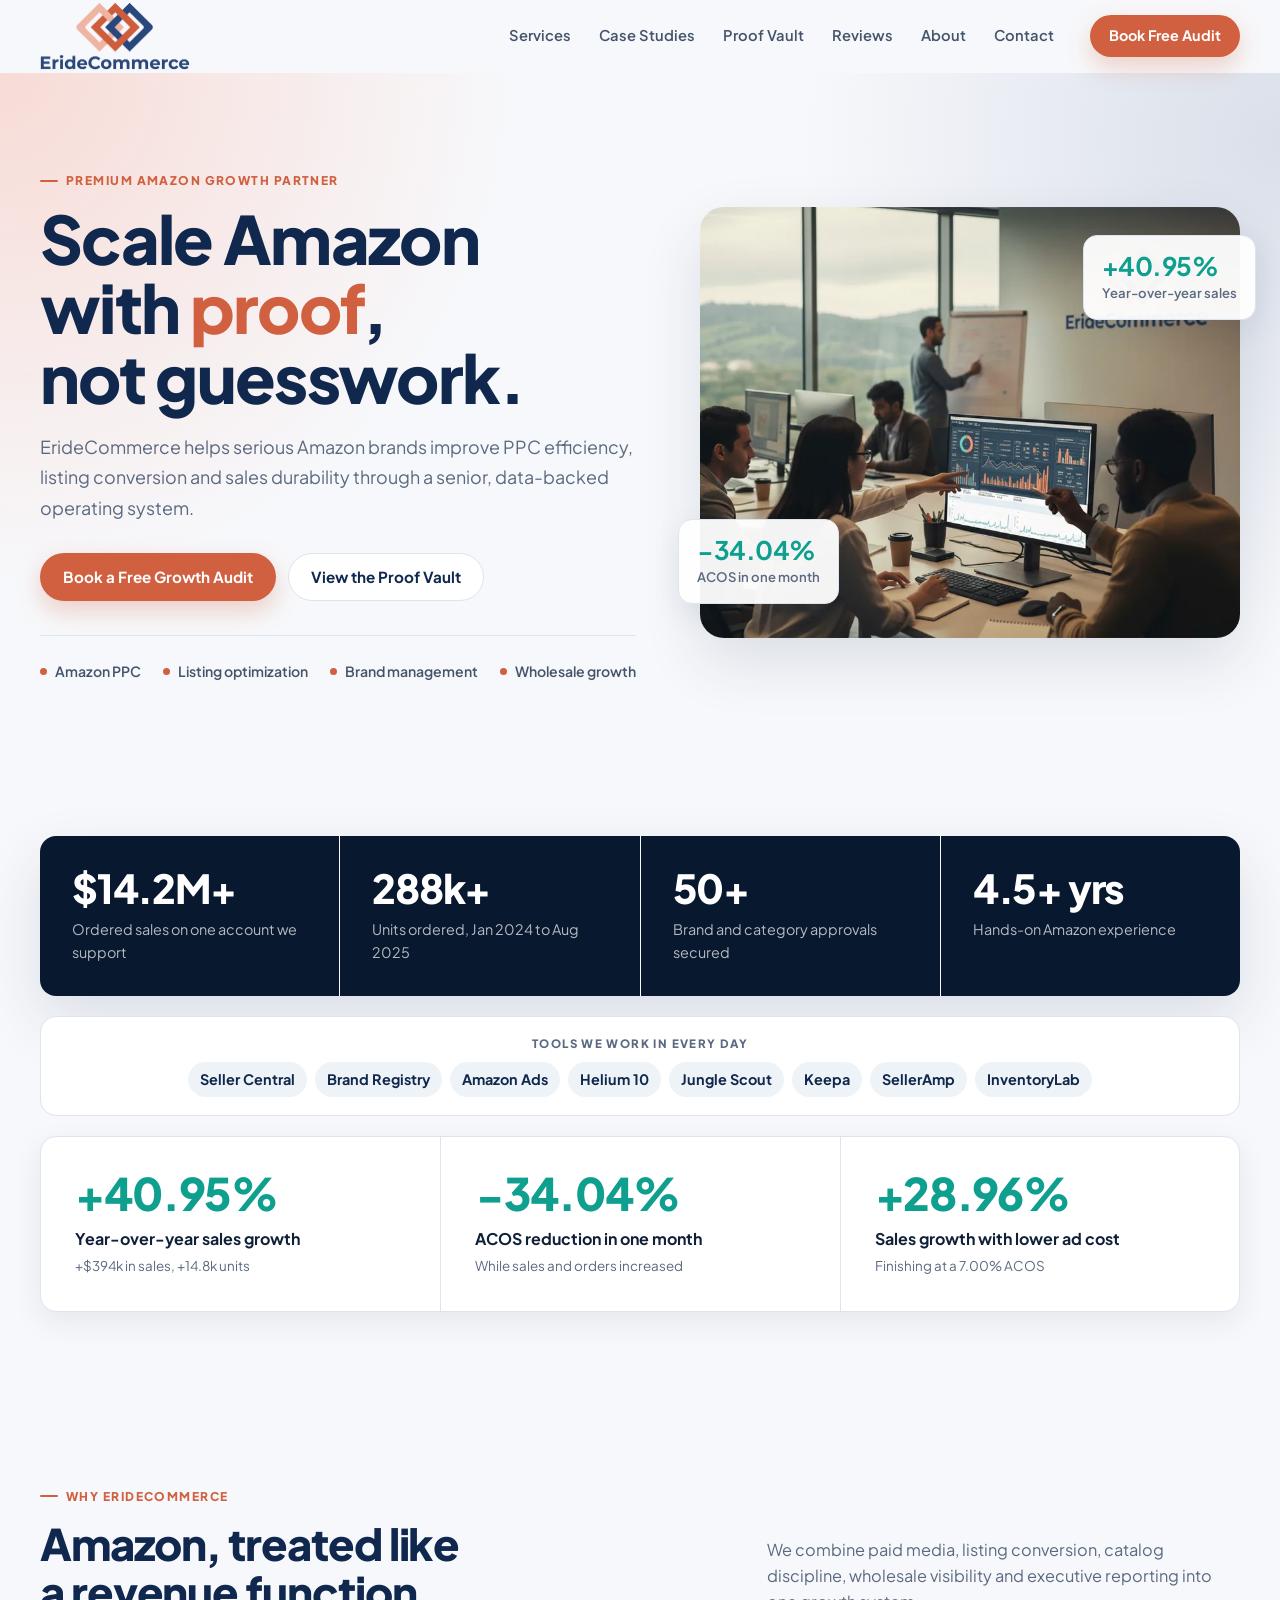
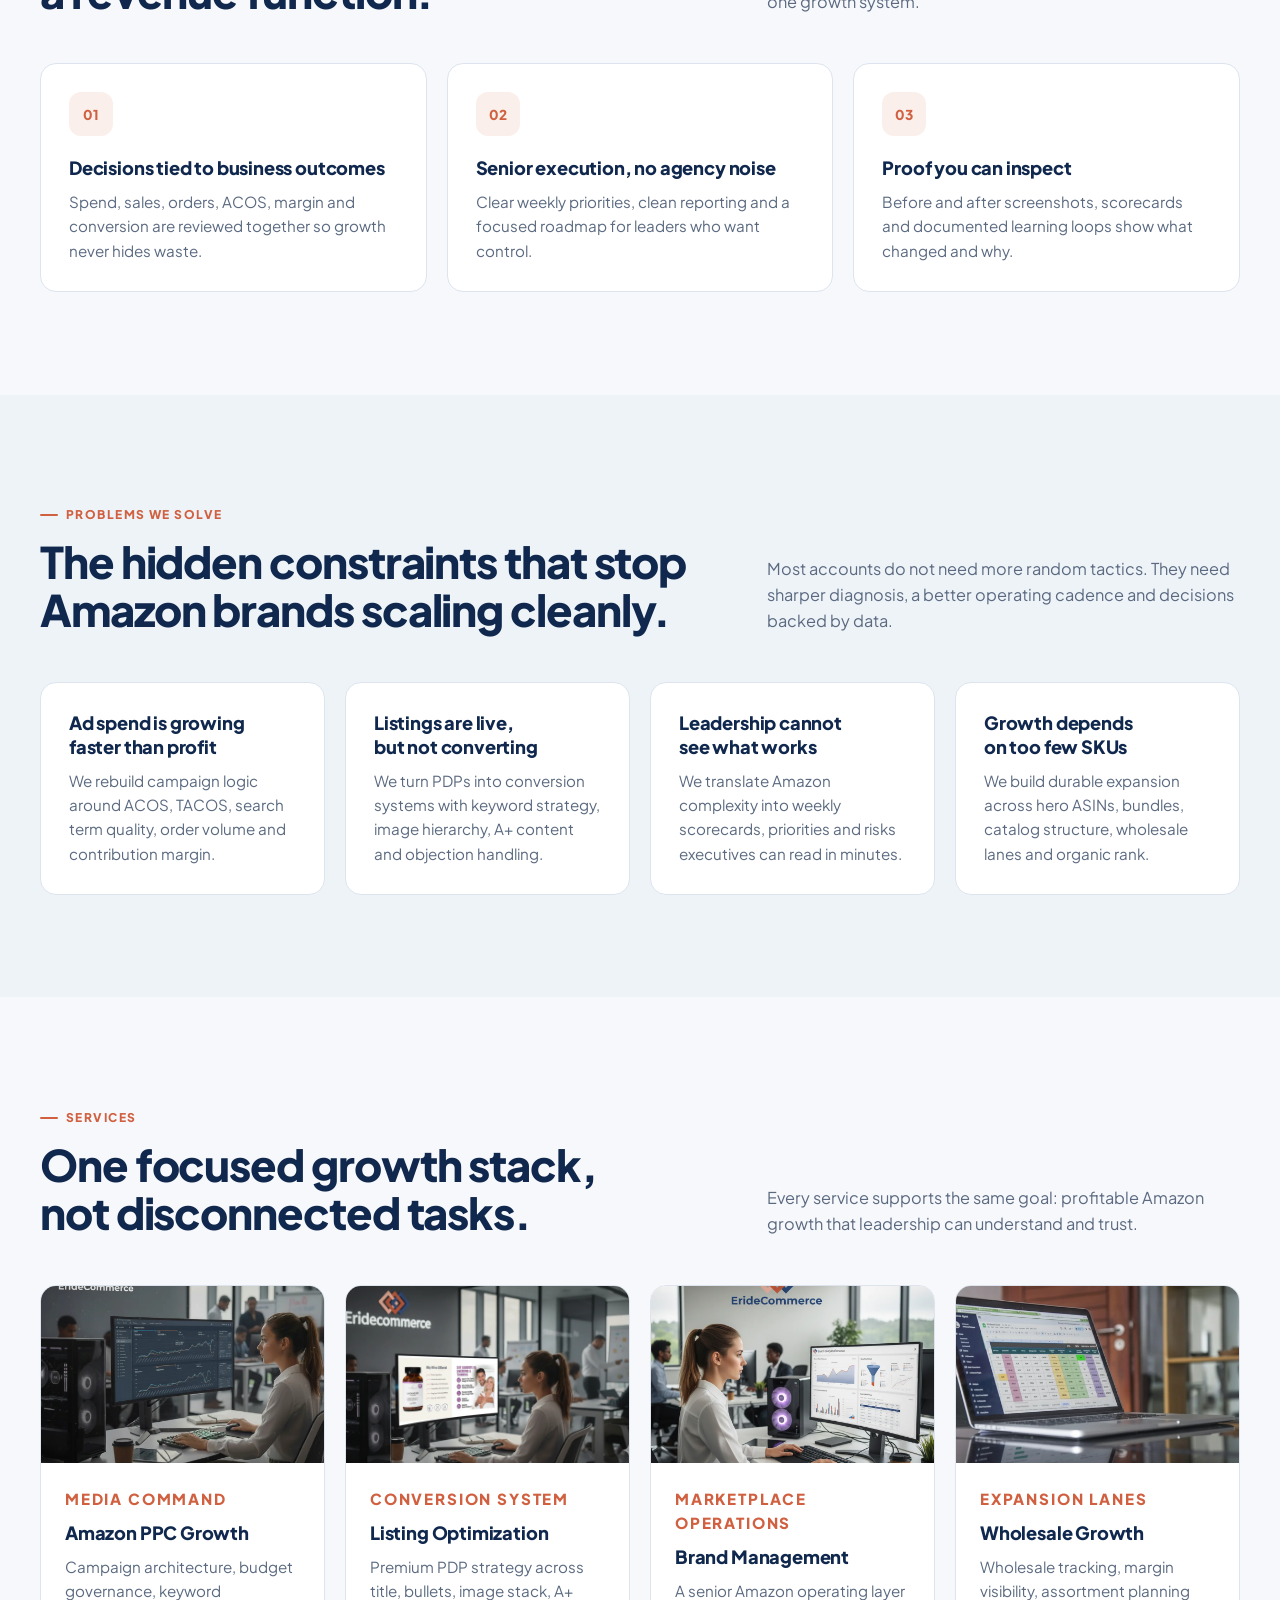
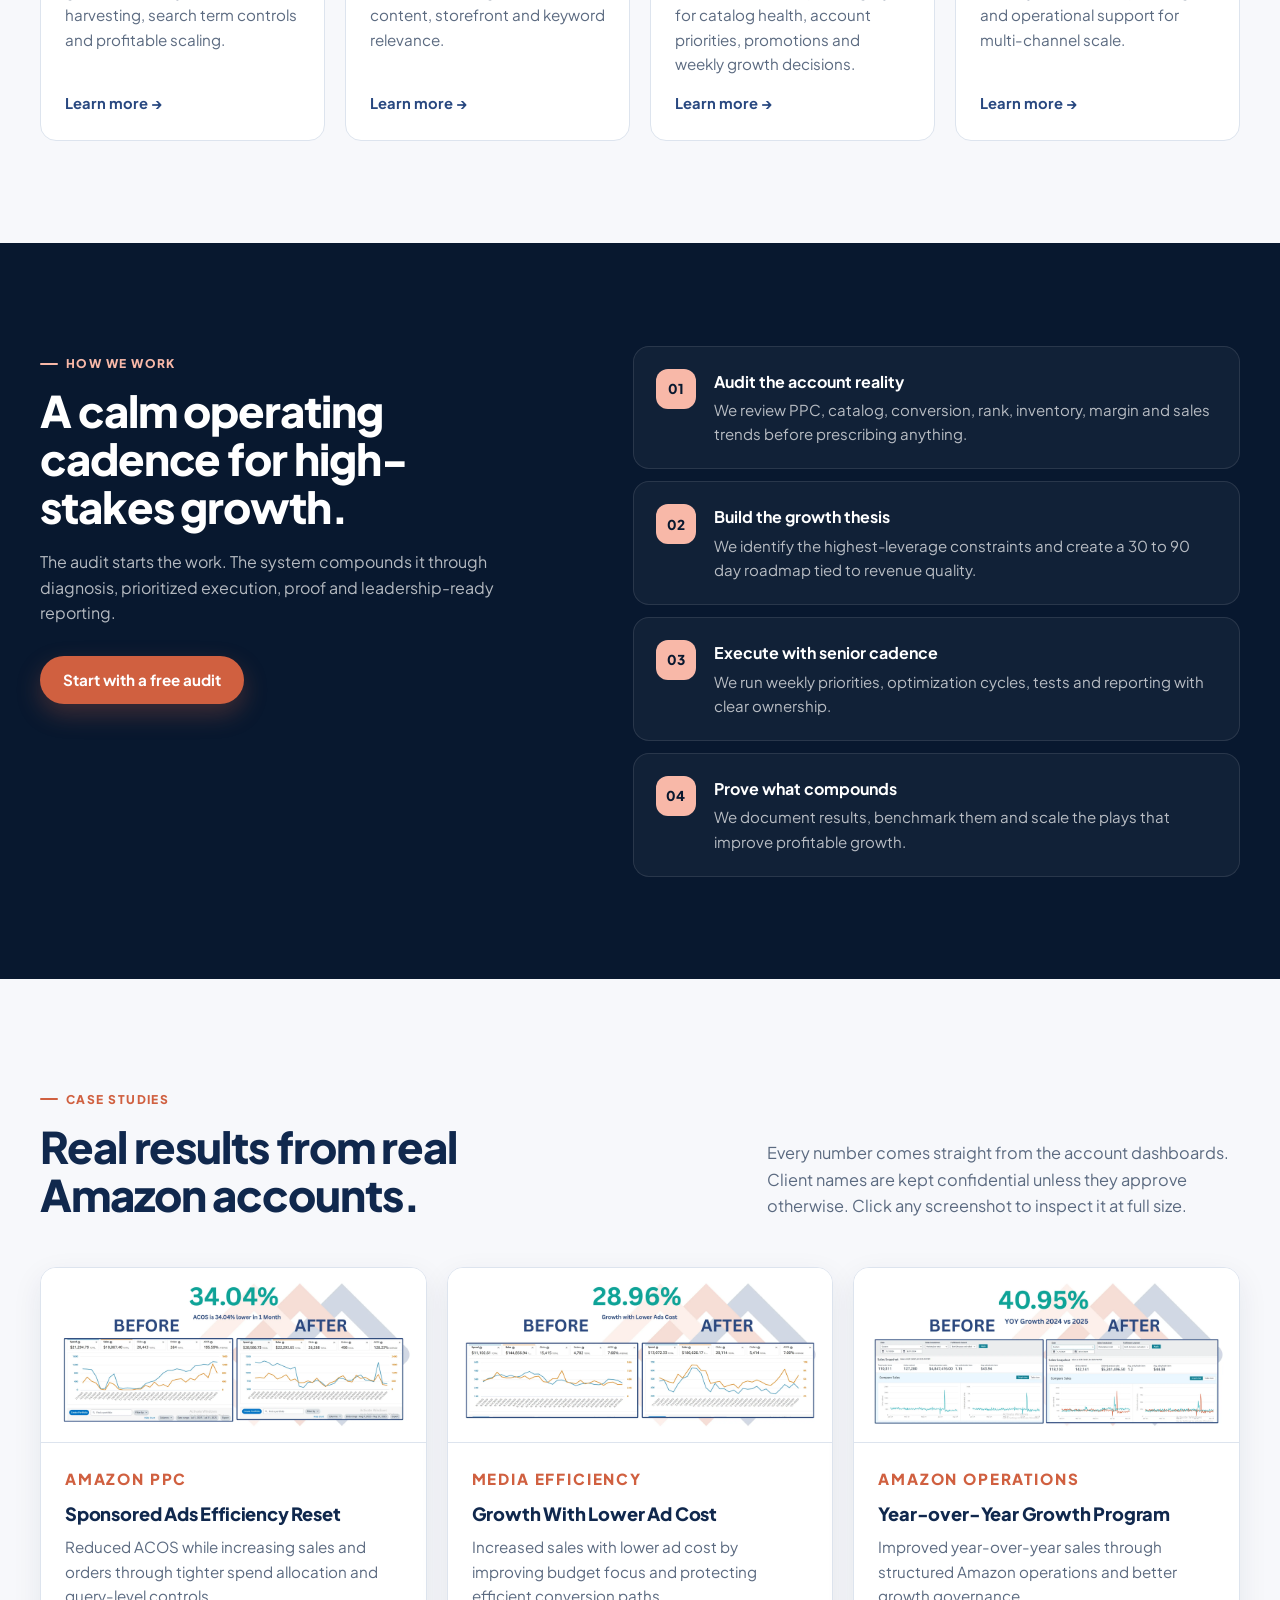
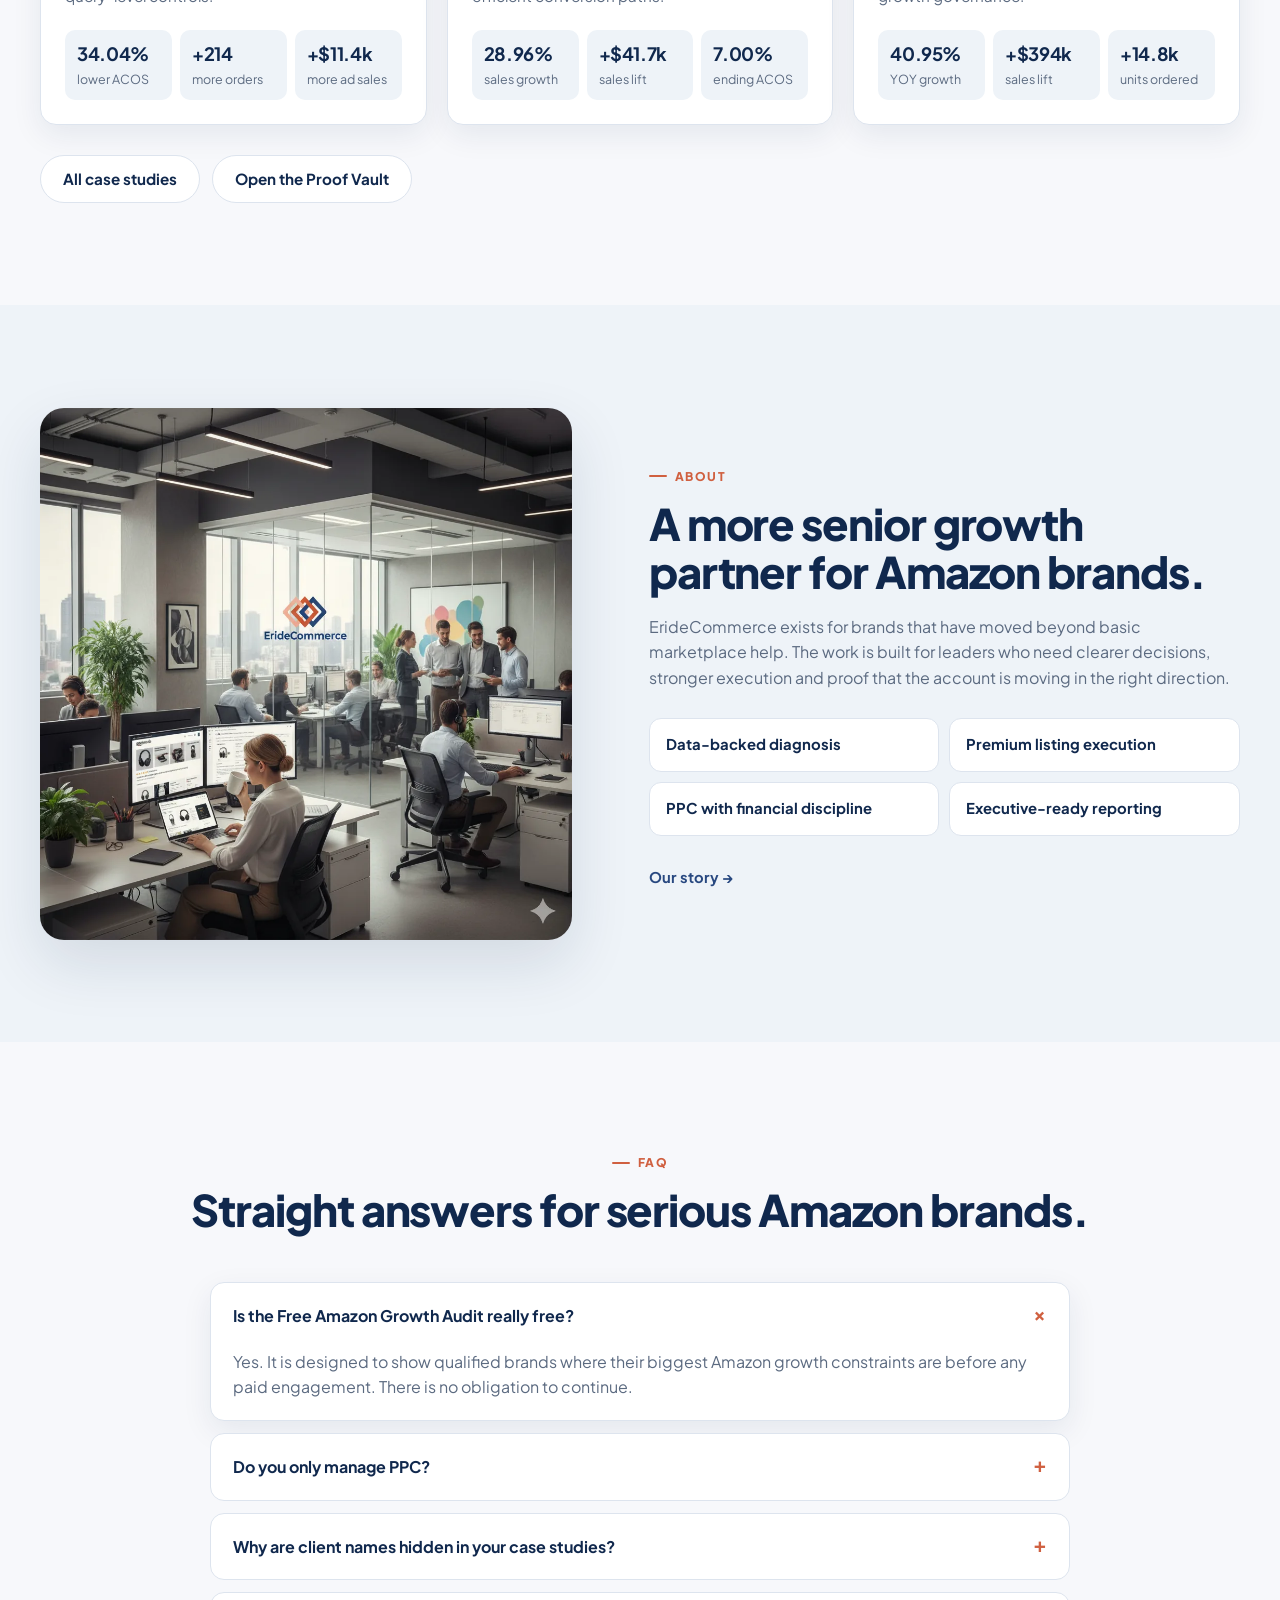
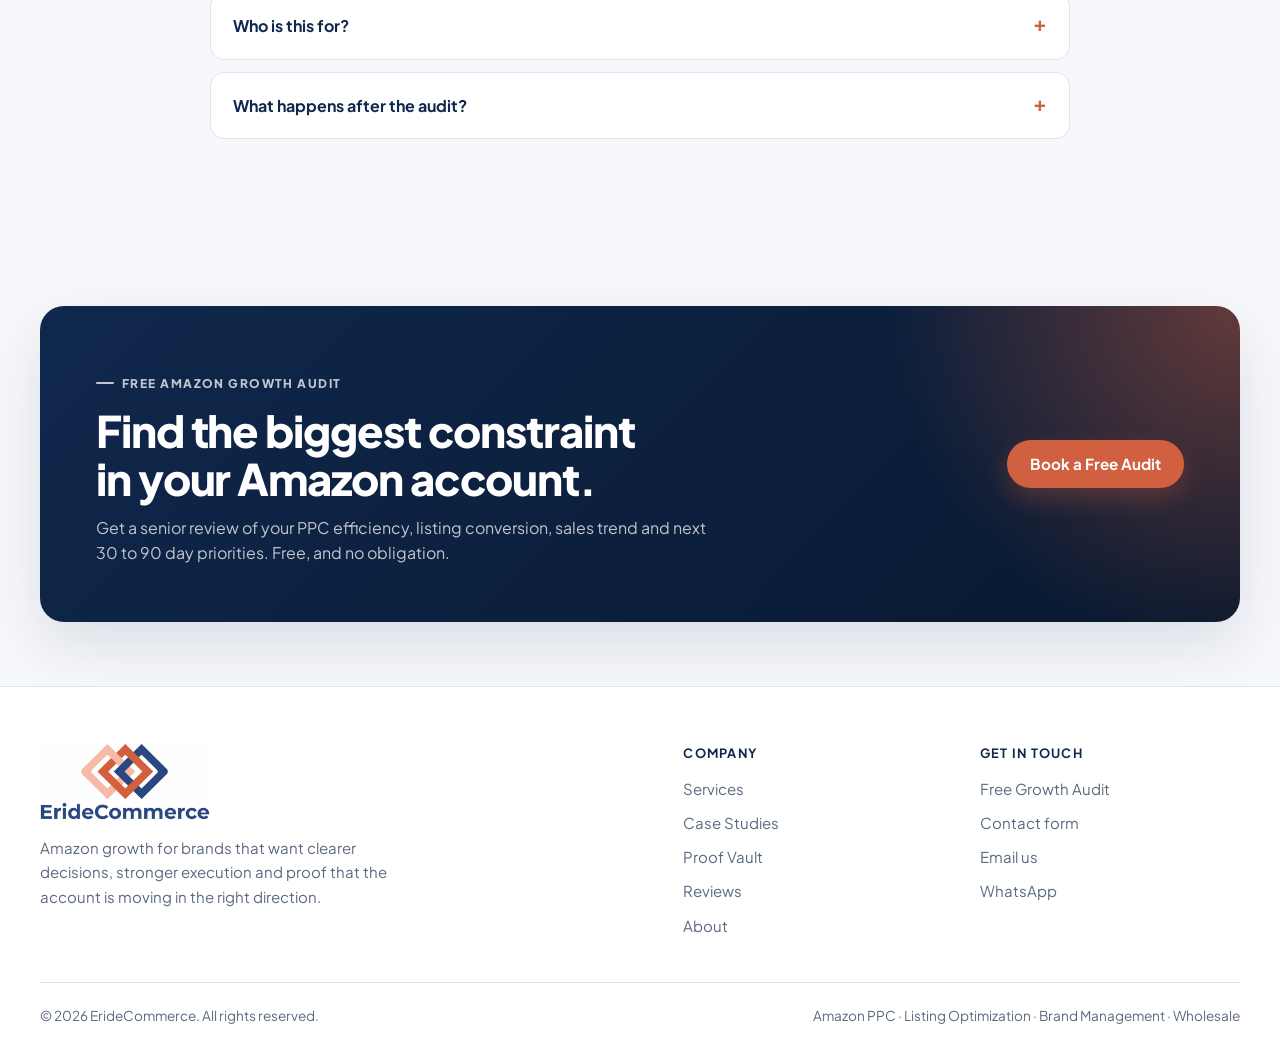
==== commit d372604e: "Add track record, tools strip and operations proof Real figures from the Seller Central sales snapsh" ====
--- a/index.html
+++ b/index.html
@@ -61,6 +61,16 @@
 
 <section class="section tight">
   <div class="container">
+    <div class="track reveal">
+      <div><strong>$14.2M+</strong><span>Ordered sales on one account we support</span></div>
+      <div><strong>288k+</strong><span>Units ordered, Jan 2024 to Aug 2025</span></div>
+      <div><strong>50+</strong><span>Brand and category approvals secured</span></div>
+      <div><strong>4.5+ yrs</strong><span>Hands-on Amazon experience</span></div>
+    </div>
+    <div class="tools reveal">
+      <span class="tools-label">Tools we work in every day</span>
+      <span>Seller Central</span><span>Brand Registry</span><span>Amazon Ads</span><span>Helium 10</span><span>Jungle Scout</span><span>Keepa</span><span>SellerAmp</span><span>InventoryLab</span>
+    </div>
     <div class="metric-grid reveal">
       <div class="metric"><strong><em>+40.95%</em></strong><span>Year-over-year sales growth</span><small>+$394k in sales, +14.8k units</small></div>
       <div class="metric"><strong><em>&minus;34.04%</em></strong><span>ACOS reduction in one month</span><small>While sales and orders increased</small></div>
--- a/page.css
+++ b/page.css
@@ -481,3 +481,16 @@
   .case-stats strong { font-size: 1rem; }
 }
 .service-body .eyebrow::before, .case-body .eyebrow::before { display: none; }
+
+/* Track record and tools */
+.track { display: grid; grid-template-columns: repeat(4, minmax(0, 1fr)); gap: 1px; overflow: hidden; margin-bottom: 20px; border-radius: var(--radius); background: rgba(255, 255, 255, .1); box-shadow: var(--shadow); }
+.track div { padding: clamp(22px, 3vw, 32px); background: var(--navy-deep); }
+.track strong { display: block; color: #fff; font-size: clamp(1.8rem, 3.2vw, 2.5rem); font-weight: 800; line-height: 1; letter-spacing: -.03em; }
+.track span { display: block; margin-top: 10px; color: rgba(255, 255, 255, .7); font-size: .9rem; }
+.tools { display: flex; flex-wrap: wrap; align-items: center; justify-content: center; gap: 8px; margin-bottom: 20px; padding: 18px 20px; border: 1px solid var(--border); border-radius: var(--radius); background: #fff; }
+.tools span { color: var(--navy); font-size: .9rem; font-weight: 700; }
+.tools span:not(.tools-label) { padding: 6px 12px; border-radius: 999px; background: var(--soft); }
+.tools .tools-label { flex-basis: 100%; text-align: center; color: var(--muted); font-size: .72rem; font-weight: 800; letter-spacing: .12em; text-transform: uppercase; }
+.proof-frame.plain img { aspect-ratio: 2 / 1; object-fit: cover; object-position: top; }
+@media (max-width: 1040px) { .track { grid-template-columns: repeat(2, minmax(0, 1fr)); } }
+@media (max-width: 400px) { .track { grid-template-columns: 1fr; } }
